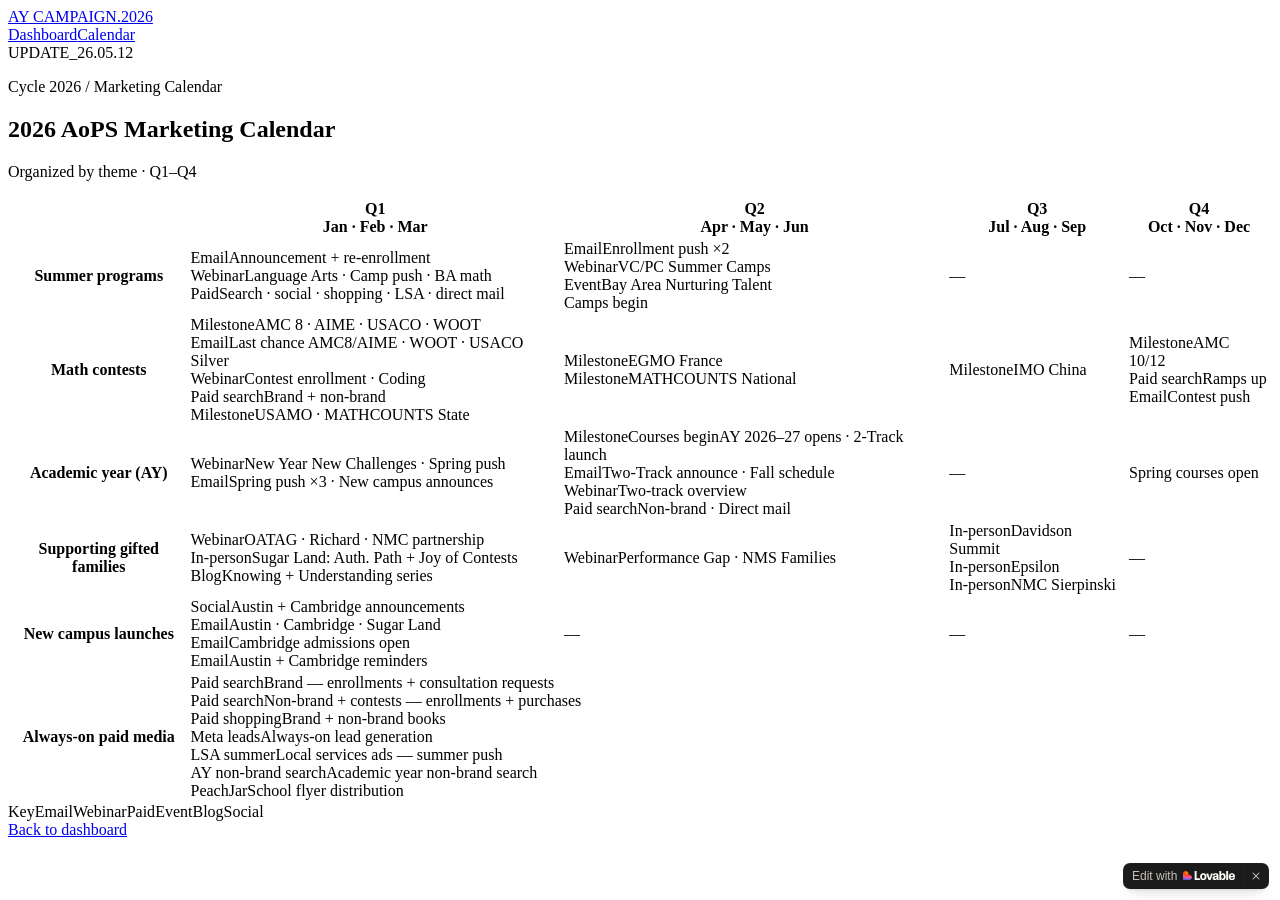
==== calendar.html @ ad394bd1 "Rename Marketing Calendar — Academia.HQ.html to calendar.html" ====
<!DOCTYPE html>
<!-- saved from url=(0062)https://preview-%2Dacademy-2026-dashboard.lovable.app/calendar -->
<html lang="en"><head><meta http-equiv="Content-Type" content="text/html; charset=UTF-8"><meta name="viewport" content="width=device-width, initial-scale=1"><link rel="stylesheet" href="./Marketing Calendar — Academia.HQ_files/styles-Cn8V7JbX.css" data-precedence="default"><title>Marketing Calendar — Academia.HQ</title><meta name="author" content="Lovable"><meta property="og:title" content="Lovable App"><meta property="og:description" content="Lovable Generated Project"><meta property="og:type" content="website"><meta name="twitter:card" content="summary"><meta name="twitter:site" content="@Lovable"><meta name="description" content="2026 marketing activities calendar organized by theme across Q1–Q4: summer programs, math contests, academic year, gifted families, and new campus launches."><link rel="modulepreload" href="https://preview--academy-2026-dashboard.lovable.app/assets/index-B-Gn3S8Y.js"><link rel="modulepreload" href="https://preview--academy-2026-dashboard.lovable.app/assets/calendar-WyUyFaJq.js">
<style>
	@font-face {
		font-family: 'CameraPlainVariable';
		src: url('https://cdn.gpteng.co/mcp-widgets/v1/fonts/CameraPlainVariable.woff2') format('woff2');
		font-weight: 100 900;
		font-style: normal;
		font-display: swap;
	}

	#lovable-badge {
		--badge-bg: #1b1b1b;
		--badge-text: #c5c1b9;
		--badge-text-hover: #dcdad5;
		--badge-radius: 6px;
		--badge-padding: 8px;
		--badge-gap: 6px;
		--badge-shadow: 
			0 0 0 1px rgba(0, 0, 0, 0.88),
			0 1px 0 0 rgba(0, 0, 0, 0.04),
			0 2px 2px -1px rgba(0, 0, 0, 0.08),
			0 4px 4px -2px rgba(0, 0, 0, 0.08),
			0 8px 8px -4px rgba(0, 0, 0, 0.08),
			0 16px 16px -8px rgba(0, 0, 0, 0.08);
		--badge-transition-duration: 0.2s;
		--badge-transition-easing: cubic-bezier(0.16, 1, 0.32, 1);
		--focus-color: #575ECF;
		--focus-offset: 2px;
		--focus-width: 2px;
		
		position: fixed;
		bottom: 12px;
		right: 12px;
		height: 24px;
		display: flex;
		align-items: center;
		z-index: 1000000;
		background-color: var(--badge-bg);
		color: var(--badge-text);
		border-radius: var(--badge-radius);
		box-shadow: var(--badge-shadow);
		font-size: 12px;
		font-family: CameraPlainVariable, "CameraPlainVariable Fallback", -apple-system, BlinkMacSystemFont, 'Segoe UI', Roboto, sans-serif;
		font-weight: 400 !important;
		text-transform: none !important;
		font-feature-settings: normal !important;
		transform: translateZ(0);
		will-change: transform, opacity;
	}

	#lovable-badge-cta {
		display: flex;
		align-items: center;
		gap: var(--badge-gap);
		padding: 0 var(--badge-padding);
		height: 100%;
		color: inherit;
		text-decoration: none;
		white-space: nowrap;
		border-radius: var(--badge-radius) 0 0 var(--badge-radius);
		transition: 
			background-color var(--badge-transition-duration) ease,
			color var(--badge-transition-duration) ease,
			transform 0.1s ease;
	}

	#lovable-badge-cta:hover {
		background: rgba(255, 255, 255, 0.04);
		color: var(--badge-text-hover);
	}

	#lovable-badge-cta:active {
		transform: scale(0.98);
	}

	#lovable-badge-cta:focus {
		outline: none;
	}

	#lovable-badge-cta:focus-visible {
		outline: var(--focus-width) solid var(--focus-color);
		outline-offset: var(--focus-offset);
		z-index: 1;
	}

	#lovable-badge-text {
		line-height: 1;
	}

	#lovable-badge-divider {
		width: 1px;
		height: 24px;
		background-color: rgba(255, 255, 255, 0.04);
		flex-shrink: 0;
	}

	#lovable-badge-close {
		width: 24px;
		height: 24px;
		min-width: 24px;
		min-height: 24px;
		cursor: pointer;
		background: none;
		border: none;
		padding: 0;
		display: flex;
		align-items: center;
		justify-content: center;
		border-radius: 0 var(--badge-radius) var(--badge-radius) 0;
		flex-shrink: 0;
		transition: 
			background-color var(--badge-transition-duration) ease,
			transform 0.1s ease;
	}

	#lovable-badge-close:hover {
		background: rgba(255, 255, 255, 0.04);
	}

	#lovable-badge-close:active {
		transform: scale(0.92);
	}

	#lovable-badge-close:focus {
		outline: none;
	}

	#lovable-badge-close:focus-visible {
		outline: var(--focus-width) solid var(--focus-color);
		outline-offset: calc(var(--focus-offset) * -1);
		z-index: 1;
	}

	#lovable-badge-close svg path {
		fill: var(--badge-text);
		transition: fill var(--badge-transition-duration) ease;
	}

	#lovable-badge-close:hover svg path {
		fill: var(--badge-text-hover);
	}

	@media (prefers-reduced-motion: reduce) {
		#lovable-badge-cta,
		#lovable-badge-close,
		#lovable-badge-close svg path {
			transition: none;
		}
		
		#lovable-badge-cta:active,
		#lovable-badge-close:active {
			transform: none;
		}
	}

	@media (prefers-contrast: high) {
		#lovable-badge {
			--badge-bg: #000;
			--badge-text: #fff;
			--badge-text-hover: #fff;
			border: 2px solid currentColor;
		}
		
		#lovable-badge-cta:focus-visible,
		#lovable-badge-close:focus-visible {
			outline-width: 3px;
		}
	}
</style>
<meta name="twitter:title" content="Lovable App"><meta name="twitter:description" content="Lovable Generated Project"><meta property="og:image" content="https://pub-bb2e103a32db4e198524a2e9ed8f35b4.r2.dev/c86d6704-e318-472f-9293-c8a360c2b26d/id-preview-19be04c4--fb2c8c8b-38e6-4d74-97dd-ea251c42cca8.lovable.app-1778769795192.png"><meta name="twitter:image" content="https://pub-bb2e103a32db4e198524a2e9ed8f35b4.r2.dev/c86d6704-e318-472f-9293-c8a360c2b26d/id-preview-19be04c4--fb2c8c8b-38e6-4d74-97dd-ea251c42cca8.lovable.app-1778769795192.png"><style type="text/css">
            .jcpwm-preloader {
                transform: translateX(0px) !important;
            }
        </style></head><body><!--$--><main class="min-h-screen bg-background text-foreground font-display"><nav class="sticky top-0 z-50 border-b border-border bg-background/80 backdrop-blur-md"><div class="mx-auto flex h-16 max-w-[1400px] items-center justify-between px-6"><div class="flex items-center gap-8"><a href="https://preview--academy-2026-dashboard.lovable.app/" class="text-xl font-extrabold tracking-tighter">AY CAMPAIGN.2026</a><div class="hidden gap-6 text-sm font-medium text-muted-foreground md:flex"><a href="https://preview--academy-2026-dashboard.lovable.app/" class="transition-colors hover:text-foreground">Dashboard</a><a class="text-foreground text-foreground" href="https://preview--academy-2026-dashboard.lovable.app/calendar" data-status="active" aria-current="page">Calendar</a></div></div><div class="rounded bg-foreground/5 px-2 py-1 font-mono text-[10px]">UPDATE_26.05.12</div></div></nav><section class="mx-auto max-w-[1400px] px-6 py-12"><header class="animate-entrance mb-10"><p class="mb-3 font-mono text-[11px] uppercase tracking-widest text-muted-foreground">Cycle 2026 / Marketing Calendar</p><h1 class="text-4xl font-extrabold tracking-tight md:text-5xl">2026 AoPS Marketing Calendar</h1><p class="mt-3 text-muted-foreground">Organized by theme · Q1–Q4</p></header><div class="animate-entrance overflow-hidden rounded-xl border border-border [animation-delay:100ms]"><div class="overflow-x-auto"><table class="w-full min-w-[1100px] border-collapse"><thead><tr class="border-b border-border bg-foreground/5"><th class="w-[180px] p-4 text-left"></th><th class="border-l border-border p-4 text-left align-bottom"><div class="text-lg font-bold">Q1</div><div class="font-mono text-[10px] uppercase tracking-widest text-muted-foreground">Jan · Feb · Mar</div></th><th class="border-l border-border p-4 text-left align-bottom"><div class="text-lg font-bold">Q2</div><div class="font-mono text-[10px] uppercase tracking-widest text-muted-foreground">Apr · May · Jun</div></th><th class="border-l border-border p-4 text-left align-bottom"><div class="text-lg font-bold">Q3</div><div class="font-mono text-[10px] uppercase tracking-widest text-muted-foreground">Jul · Aug · Sep</div></th><th class="border-l border-border p-4 text-left align-bottom"><div class="text-lg font-bold">Q4</div><div class="font-mono text-[10px] uppercase tracking-widest text-muted-foreground">Oct · Nov · Dec</div></th></tr></thead><tbody><tr class="border-b border-border align-top last:border-b-0"><th class="relative p-4 pl-6 text-left align-top"><span class="absolute left-0 top-4 bottom-4 w-1 rounded-r bg-indigo-400"></span><span class="text-sm font-bold">Summer programs</span></th><td class="border-l border-border p-4"><div class="space-y-2.5"><div class="text-xs leading-relaxed"><span class="mr-1 inline-block rounded px-1.5 py-0.5 font-mono text-[10px] font-medium bg-blue-100 text-blue-900 dark:bg-blue-950 dark:text-blue-200">Email</span><span>Announcement + re-enrollment</span></div><div class="text-xs leading-relaxed"><span class="mr-1 inline-block rounded px-1.5 py-0.5 font-mono text-[10px] font-medium bg-emerald-100 text-emerald-900 dark:bg-emerald-950 dark:text-emerald-200">Webinar</span><span>Language Arts · Camp push · BA math</span></div><div class="text-xs leading-relaxed"><span class="mr-1 inline-block rounded px-1.5 py-0.5 font-mono text-[10px] font-medium bg-amber-100 text-amber-900 dark:bg-amber-950 dark:text-amber-200">Paid</span><span>Search · social · shopping · LSA · direct mail</span></div></div></td><td class="border-l border-border p-4"><div class="space-y-2.5"><div class="text-xs leading-relaxed"><span class="mr-1 inline-block rounded px-1.5 py-0.5 font-mono text-[10px] font-medium bg-blue-100 text-blue-900 dark:bg-blue-950 dark:text-blue-200">Email</span><span>Enrollment push ×2</span></div><div class="text-xs leading-relaxed"><span class="mr-1 inline-block rounded px-1.5 py-0.5 font-mono text-[10px] font-medium bg-emerald-100 text-emerald-900 dark:bg-emerald-950 dark:text-emerald-200">Webinar</span><span>VC/PC Summer Camps</span></div><div class="text-xs leading-relaxed"><span class="mr-1 inline-block rounded px-1.5 py-0.5 font-mono text-[10px] font-medium bg-rose-100 text-rose-900 dark:bg-rose-950 dark:text-rose-200">Event</span><span>Bay Area Nurturing Talent</span></div><div class="text-xs leading-relaxed"><span class="mr-1 inline-block rounded px-1.5 py-0.5 font-mono text-[10px] font-medium bg-rose-100 text-rose-900 dark:bg-rose-950 dark:text-rose-200">Camps begin</span><span></span></div></div></td><td class="border-l border-border p-4"><div class="flex h-full min-h-[60px] items-center justify-center text-muted-foreground/30">—</div></td><td class="border-l border-border p-4"><div class="flex h-full min-h-[60px] items-center justify-center text-muted-foreground/30">—</div></td></tr><tr class="border-b border-border align-top last:border-b-0"><th class="relative p-4 pl-6 text-left align-top"><span class="absolute left-0 top-4 bottom-4 w-1 rounded-r bg-orange-400"></span><span class="text-sm font-bold">Math contests</span></th><td class="border-l border-border p-4"><div class="space-y-2.5"><div class="text-xs leading-relaxed"><span class="mr-1 inline-block rounded px-1.5 py-0.5 font-mono text-[10px] font-medium bg-rose-100 text-rose-900 dark:bg-rose-950 dark:text-rose-200">Milestone</span><span>AMC 8 · AIME · USACO · WOOT</span></div><div class="text-xs leading-relaxed"><span class="mr-1 inline-block rounded px-1.5 py-0.5 font-mono text-[10px] font-medium bg-blue-100 text-blue-900 dark:bg-blue-950 dark:text-blue-200">Email</span><span>Last chance AMC8/AIME · WOOT · USACO Silver</span></div><div class="text-xs leading-relaxed"><span class="mr-1 inline-block rounded px-1.5 py-0.5 font-mono text-[10px] font-medium bg-emerald-100 text-emerald-900 dark:bg-emerald-950 dark:text-emerald-200">Webinar</span><span>Contest enrollment · Coding</span></div><div class="text-xs leading-relaxed"><span class="mr-1 inline-block rounded px-1.5 py-0.5 font-mono text-[10px] font-medium bg-amber-100 text-amber-900 dark:bg-amber-950 dark:text-amber-200">Paid search</span><span>Brand + non-brand</span></div><div class="text-xs leading-relaxed"><span class="mr-1 inline-block rounded px-1.5 py-0.5 font-mono text-[10px] font-medium bg-rose-100 text-rose-900 dark:bg-rose-950 dark:text-rose-200">Milestone</span><span>USAMO · MATHCOUNTS State</span></div></div></td><td class="border-l border-border p-4"><div class="space-y-2.5"><div class="text-xs leading-relaxed"><span class="mr-1 inline-block rounded px-1.5 py-0.5 font-mono text-[10px] font-medium bg-rose-100 text-rose-900 dark:bg-rose-950 dark:text-rose-200">Milestone</span><span>EGMO France</span></div><div class="text-xs leading-relaxed"><span class="mr-1 inline-block rounded px-1.5 py-0.5 font-mono text-[10px] font-medium bg-rose-100 text-rose-900 dark:bg-rose-950 dark:text-rose-200">Milestone</span><span>MATHCOUNTS National</span></div></div></td><td class="border-l border-border p-4"><div class="space-y-2.5"><div class="text-xs leading-relaxed"><span class="mr-1 inline-block rounded px-1.5 py-0.5 font-mono text-[10px] font-medium bg-rose-100 text-rose-900 dark:bg-rose-950 dark:text-rose-200">Milestone</span><span>IMO China</span></div></div></td><td class="border-l border-border p-4"><div class="space-y-2.5"><div class="text-xs leading-relaxed"><span class="mr-1 inline-block rounded px-1.5 py-0.5 font-mono text-[10px] font-medium bg-rose-100 text-rose-900 dark:bg-rose-950 dark:text-rose-200">Milestone</span><span>AMC 10/12</span></div><div class="text-xs leading-relaxed"><span class="mr-1 inline-block rounded px-1.5 py-0.5 font-mono text-[10px] font-medium bg-amber-100 text-amber-900 dark:bg-amber-950 dark:text-amber-200">Paid search</span><span>Ramps up</span></div><div class="text-xs leading-relaxed"><span class="mr-1 inline-block rounded px-1.5 py-0.5 font-mono text-[10px] font-medium bg-blue-100 text-blue-900 dark:bg-blue-950 dark:text-blue-200">Email</span><span>Contest push</span></div></div></td></tr><tr class="border-b border-border align-top last:border-b-0"><th class="relative p-4 pl-6 text-left align-top"><span class="absolute left-0 top-4 bottom-4 w-1 rounded-r bg-emerald-400"></span><span class="text-sm font-bold">Academic year (AY)</span></th><td class="border-l border-border p-4"><div class="space-y-2.5"><div class="text-xs leading-relaxed"><span class="mr-1 inline-block rounded px-1.5 py-0.5 font-mono text-[10px] font-medium bg-emerald-100 text-emerald-900 dark:bg-emerald-950 dark:text-emerald-200">Webinar</span><span>New Year New Challenges · Spring push</span></div><div class="text-xs leading-relaxed"><span class="mr-1 inline-block rounded px-1.5 py-0.5 font-mono text-[10px] font-medium bg-blue-100 text-blue-900 dark:bg-blue-950 dark:text-blue-200">Email</span><span>Spring push ×3 · New campus announces</span></div></div></td><td class="border-l border-border p-4"><div class="space-y-2.5"><div class="text-xs leading-relaxed"><span class="mr-1 inline-block rounded px-1.5 py-0.5 font-mono text-[10px] font-medium bg-rose-100 text-rose-900 dark:bg-rose-950 dark:text-rose-200">Milestone</span><span class="mr-1 inline-block rounded px-1.5 py-0.5 font-mono text-[10px] font-medium bg-rose-100 text-rose-900 dark:bg-rose-950 dark:text-rose-200">Courses begin</span><span>AY 2026–27 opens · 2-Track launch</span></div><div class="text-xs leading-relaxed"><span class="mr-1 inline-block rounded px-1.5 py-0.5 font-mono text-[10px] font-medium bg-blue-100 text-blue-900 dark:bg-blue-950 dark:text-blue-200">Email</span><span>Two-Track announce · Fall schedule</span></div><div class="text-xs leading-relaxed"><span class="mr-1 inline-block rounded px-1.5 py-0.5 font-mono text-[10px] font-medium bg-emerald-100 text-emerald-900 dark:bg-emerald-950 dark:text-emerald-200">Webinar</span><span>Two-track overview</span></div><div class="text-xs leading-relaxed"><span class="mr-1 inline-block rounded px-1.5 py-0.5 font-mono text-[10px] font-medium bg-amber-100 text-amber-900 dark:bg-amber-950 dark:text-amber-200">Paid search</span><span>Non-brand · Direct mail</span></div></div></td><td class="border-l border-border p-4"><div class="flex h-full min-h-[60px] items-center justify-center text-muted-foreground/30">—</div></td><td class="border-l border-border p-4"><div class="space-y-2.5"><div class="text-xs leading-relaxed"><span class="mr-1 inline-block rounded px-1.5 py-0.5 font-mono text-[10px] font-medium bg-rose-100 text-rose-900 dark:bg-rose-950 dark:text-rose-200">Spring courses open</span><span></span></div></div></td></tr><tr class="border-b border-border align-top last:border-b-0"><th class="relative p-4 pl-6 text-left align-top"><span class="absolute left-0 top-4 bottom-4 w-1 rounded-r bg-rose-400"></span><span class="text-sm font-bold">Supporting gifted families</span></th><td class="border-l border-border p-4"><div class="space-y-2.5"><div class="text-xs leading-relaxed"><span class="mr-1 inline-block rounded px-1.5 py-0.5 font-mono text-[10px] font-medium bg-emerald-100 text-emerald-900 dark:bg-emerald-950 dark:text-emerald-200">Webinar</span><span>OATAG · Richard · NMC partnership</span></div><div class="text-xs leading-relaxed"><span class="mr-1 inline-block rounded px-1.5 py-0.5 font-mono text-[10px] font-medium bg-rose-100 text-rose-900 dark:bg-rose-950 dark:text-rose-200">In-person</span><span>Sugar Land: Auth. Path + Joy of Contests</span></div><div class="text-xs leading-relaxed"><span class="mr-1 inline-block rounded px-1.5 py-0.5 font-mono text-[10px] font-medium bg-violet-100 text-violet-900 dark:bg-violet-950 dark:text-violet-200">Blog</span><span>Knowing + Understanding series</span></div></div></td><td class="border-l border-border p-4"><div class="space-y-2.5"><div class="text-xs leading-relaxed"><span class="mr-1 inline-block rounded px-1.5 py-0.5 font-mono text-[10px] font-medium bg-emerald-100 text-emerald-900 dark:bg-emerald-950 dark:text-emerald-200">Webinar</span><span>Performance Gap · NMS Families</span></div></div></td><td class="border-l border-border p-4"><div class="space-y-2.5"><div class="text-xs leading-relaxed"><span class="mr-1 inline-block rounded px-1.5 py-0.5 font-mono text-[10px] font-medium bg-rose-100 text-rose-900 dark:bg-rose-950 dark:text-rose-200">In-person</span><span>Davidson Summit</span></div><div class="text-xs leading-relaxed"><span class="mr-1 inline-block rounded px-1.5 py-0.5 font-mono text-[10px] font-medium bg-rose-100 text-rose-900 dark:bg-rose-950 dark:text-rose-200">In-person</span><span>Epsilon</span></div><div class="text-xs leading-relaxed"><span class="mr-1 inline-block rounded px-1.5 py-0.5 font-mono text-[10px] font-medium bg-rose-100 text-rose-900 dark:bg-rose-950 dark:text-rose-200">In-person</span><span>NMC Sierpinski</span></div></div></td><td class="border-l border-border p-4"><div class="flex h-full min-h-[60px] items-center justify-center text-muted-foreground/30">—</div></td></tr><tr class="border-b border-border align-top last:border-b-0"><th class="relative p-4 pl-6 text-left align-top"><span class="absolute left-0 top-4 bottom-4 w-1 rounded-r bg-amber-400"></span><span class="text-sm font-bold">New campus launches</span></th><td class="border-l border-border p-4"><div class="space-y-2.5"><div class="text-xs leading-relaxed"><span class="mr-1 inline-block rounded px-1.5 py-0.5 font-mono text-[10px] font-medium bg-sky-100 text-sky-900 dark:bg-sky-950 dark:text-sky-200">Social</span><span>Austin + Cambridge announcements</span></div><div class="text-xs leading-relaxed"><span class="mr-1 inline-block rounded px-1.5 py-0.5 font-mono text-[10px] font-medium bg-blue-100 text-blue-900 dark:bg-blue-950 dark:text-blue-200">Email</span><span>Austin · Cambridge · Sugar Land</span></div><div class="text-xs leading-relaxed"><span class="mr-1 inline-block rounded px-1.5 py-0.5 font-mono text-[10px] font-medium bg-blue-100 text-blue-900 dark:bg-blue-950 dark:text-blue-200">Email</span><span>Cambridge admissions open</span></div><div class="text-xs leading-relaxed"><span class="mr-1 inline-block rounded px-1.5 py-0.5 font-mono text-[10px] font-medium bg-blue-100 text-blue-900 dark:bg-blue-950 dark:text-blue-200">Email</span><span>Austin + Cambridge reminders</span></div></div></td><td class="border-l border-border p-4"><div class="flex h-full min-h-[60px] items-center justify-center text-muted-foreground/30">—</div></td><td class="border-l border-border p-4"><div class="flex h-full min-h-[60px] items-center justify-center text-muted-foreground/30">—</div></td><td class="border-l border-border p-4"><div class="flex h-full min-h-[60px] items-center justify-center text-muted-foreground/30">—</div></td></tr><tr class="bg-foreground/[0.03] align-top"><th class="relative p-4 pl-6 text-left align-top"><span class="absolute left-0 top-4 bottom-4 w-1 rounded-r bg-foreground/40"></span><span class="text-sm font-bold">Always-on paid media</span></th><td colspan="4" class="border-l border-border p-4"><div class="grid grid-cols-1 gap-2 md:grid-cols-2 lg:grid-cols-3"><div class="text-xs leading-relaxed"><span class="mr-1 inline-block rounded px-1.5 py-0.5 font-mono text-[10px] font-medium bg-amber-100 text-amber-900 dark:bg-amber-950 dark:text-amber-200">Paid search</span><span>Brand — enrollments + consultation requests</span></div><div class="text-xs leading-relaxed"><span class="mr-1 inline-block rounded px-1.5 py-0.5 font-mono text-[10px] font-medium bg-amber-100 text-amber-900 dark:bg-amber-950 dark:text-amber-200">Paid search</span><span>Non-brand + contests — enrollments + purchases</span></div><div class="text-xs leading-relaxed"><span class="mr-1 inline-block rounded px-1.5 py-0.5 font-mono text-[10px] font-medium bg-amber-100 text-amber-900 dark:bg-amber-950 dark:text-amber-200">Paid shopping</span><span>Brand + non-brand books</span></div><div class="text-xs leading-relaxed"><span class="mr-1 inline-block rounded px-1.5 py-0.5 font-mono text-[10px] font-medium bg-amber-100 text-amber-900 dark:bg-amber-950 dark:text-amber-200">Meta leads</span><span>Always-on lead generation</span></div><div class="text-xs leading-relaxed"><span class="mr-1 inline-block rounded px-1.5 py-0.5 font-mono text-[10px] font-medium bg-amber-100 text-amber-900 dark:bg-amber-950 dark:text-amber-200">LSA summer</span><span>Local services ads — summer push</span></div><div class="text-xs leading-relaxed"><span class="mr-1 inline-block rounded px-1.5 py-0.5 font-mono text-[10px] font-medium bg-amber-100 text-amber-900 dark:bg-amber-950 dark:text-amber-200">AY non-brand search</span><span>Academic year non-brand search</span></div><div class="text-xs leading-relaxed"><span class="mr-1 inline-block rounded px-1.5 py-0.5 font-mono text-[10px] font-medium bg-amber-100 text-amber-900 dark:bg-amber-950 dark:text-amber-200">PeachJar</span><span>School flyer distribution</span></div></div></td></tr></tbody></table></div></div><div class="mt-6 flex flex-wrap items-center gap-3 text-xs text-muted-foreground"><span class="font-mono text-[10px] uppercase tracking-widest">Key</span><span class="flex items-center gap-1.5"><span class="size-2.5 rounded-sm bg-blue-100"></span>Email</span><span class="flex items-center gap-1.5"><span class="size-2.5 rounded-sm bg-emerald-100"></span>Webinar</span><span class="flex items-center gap-1.5"><span class="size-2.5 rounded-sm bg-amber-100"></span>Paid</span><span class="flex items-center gap-1.5"><span class="size-2.5 rounded-sm bg-rose-100"></span>Event</span><span class="flex items-center gap-1.5"><span class="size-2.5 rounded-sm bg-violet-100"></span>Blog</span><span class="flex items-center gap-1.5"><span class="size-2.5 rounded-sm bg-sky-100"></span>Social</span></div><div class="mt-10 flex gap-3"><a href="https://preview--academy-2026-dashboard.lovable.app/" class="rounded-md bg-foreground px-4 py-2 text-sm font-medium text-background transition-all hover:opacity-90">Back to dashboard</a></div></section></main><!--/$--><script src="./Marketing Calendar — Academia.HQ_files/lovable.js" type="module"></script>
<aside id="lovable-badge" role="complementary" dir="ltr" lang="en" aria-label="Edit with Lovable">
	<a id="lovable-badge-cta" target="_blank" href="https://lovable.dev/projects/fb2c8c8b-38e6-4d74-97dd-ea251c42cca8?utm_source=lovable-badge" rel="noopener nofollow" aria-label="Edit with Lovable">
		<span id="lovable-badge-text">Edit with</span>
		<svg xmlns="http://www.w3.org/2000/svg" width="52" height="16" fill="none" viewBox="0 0 52 16">
  <path fill="#FCFBF8" fill-rule="evenodd" d="M20.318 5.25c.643 0 1.206.14 1.69.418a2.81 2.81 0 0 1 1.118 1.191c.266.513.4 1.115.4 1.807s-.134 1.296-.4 1.812a2.81 2.81 0 0 1-1.118 1.193c-.484.278-1.047.418-1.69.418s-1.208-.14-1.695-.418a2.85 2.85 0 0 1-1.125-1.193c-.262-.516-.393-1.12-.393-1.812s.131-1.294.393-1.807a2.848 2.848 0 0 1 1.125-1.191c.487-.279 1.052-.418 1.695-.418Zm0 1.425c-.27 0-.504.076-.7.228-.193.147-.34.37-.443.67-.102.295-.153.66-.153 1.093 0 .435.05.801.153 1.1.102.3.25.524.443.676.196.147.43.22.7.22.27 0 .502-.073.694-.22.193-.152.341-.375.443-.67.103-.299.153-.667.153-1.106 0-.65-.112-1.145-.337-1.481a1.08 1.08 0 0 0-.953-.51ZM32.7 5.25c.61 0 1.127.1 1.549.3.422.197.74.48.953.849.217.368.325.809.325 1.32v2.704c0 .29.02.562.062.812.044.245.108.4.19.466V12h-1.935a5.895 5.895 0 0 1-.105-.684 7.745 7.745 0 0 1-.02-.228 2.293 2.293 0 0 1-.151.203c-.205.242-.47.437-.793.584-.32.143-.685.215-1.094.215-.406 0-.77-.08-1.094-.24a1.845 1.845 0 0 1-.756-.682 1.984 1.984 0 0 1-.27-1.045c0-.606.178-1.069.535-1.388.356-.324.87-.534 1.542-.633l1.125-.16c.225-.032.403-.074.534-.123a.622.622 0 0 0 .288-.196.549.549 0 0 0 .093-.327.65.65 0 0 0-.11-.367.702.702 0 0 0-.32-.27c-.14-.07-.31-.105-.51-.105-.32 0-.576.083-.768.251-.193.164-.298.39-.314.676h-1.923c.016-.434.147-.82.393-1.155.25-.34.596-.604 1.039-.792.442-.189.954-.283 1.535-.283Zm.99 3.498a.98.98 0 0 1-.215.14 2.49 2.49 0 0 1-.584.178l-.473.092c-.315.061-.553.156-.713.283-.155.127-.233.305-.233.534 0 .23.084.412.252.547.168.135.383.203.645.203s.494-.058.694-.173c.201-.118.355-.282.461-.49.11-.21.166-.448.166-.714v-.6Zm4.526-2.375c.065-.125.138-.243.221-.349.197-.25.437-.44.719-.571.282-.135.6-.203.952-.203.528 0 .988.138 1.377.412.389.275.688.67.896 1.186.21.512.314 1.12.314 1.824 0 .7-.107 1.309-.32 1.825-.213.512-.518.906-.915 1.18-.393.275-.854.412-1.383.412-.352 0-.667-.062-.946-.184a1.832 1.832 0 0 1-.7-.554 2.2 2.2 0 0 1-.234-.383V12h-1.843V3h1.862v3.373Zm1.284.296c-.274 0-.51.085-.707.253-.192.163-.338.397-.436.7a3.376 3.376 0 0 0-.148 1.05c0 .406.05.759.148 1.058.098.299.243.53.436.694.197.164.433.246.707.246.279 0 .512-.082.7-.246.193-.164.336-.395.43-.694.099-.3.148-.652.148-1.058 0-.405-.05-.757-.147-1.056-.095-.299-.238-.53-.43-.694a1.015 1.015 0 0 0-.7-.253Zm9.416-1.419c.602 0 1.136.131 1.604.393.466.262.829.643 1.086 1.143.263.5.394 1.097.394 1.794 0 .25-.002.449-.006.596H47.51c.018.288.071.538.164.75a1.3 1.3 0 0 0 .491.596c.214.13.465.196.757.196.319 0 .583-.082.792-.246.209-.167.34-.403.393-.706h1.862a2.48 2.48 0 0 1-.485 1.235 2.54 2.54 0 0 1-1.051.805c-.439.188-.949.283-1.53.283-.655 0-1.225-.125-1.708-.375a2.672 2.672 0 0 1-1.13-1.143c-.267-.508-.4-1.137-.4-1.887 0-.712.14-1.327.418-1.843a2.86 2.86 0 0 1 1.155-1.186c.491-.27 1.051-.405 1.678-.405Zm-.044 1.345c-.274 0-.516.068-.725.203a1.29 1.29 0 0 0-.479.59 2.045 2.045 0 0 0-.132.498h2.562a1.873 1.873 0 0 0-.138-.602 1.061 1.061 0 0 0-.418-.516 1.243 1.243 0 0 0-.67-.173Z" clip-rule="evenodd"></path>
  <path fill="#FCFBF8" d="m26.605 9.995 1.342-4.566h1.924L27.628 12h-2.07l-2.33-6.57h1.98l1.397 4.565Zm-13.013.143h2.256c1.632 0 1.421 1.837 1.418 1.861h-5.603V3h1.93v7.138Zm31.516 1.861h-1.862V3h1.862v8.999Z"></path>
  <path fill="url(#a)" fill-rule="evenodd" d="M2.7 3c1.492 0 2.7 1.192 2.7 2.663v1.012h.9c1.49 0 2.7 1.192 2.7 2.662S7.791 12 6.3 12H0V5.663C0 4.193 1.209 3 2.7 3Z" clip-rule="evenodd"></path>
  <defs>
    <radialgradient id="a" cx="0" cy="0" r="1" gradientTransform="matrix(-1.54236 7.07838 -10.231 -2.15602 4.627 5.022)" gradientUnits="userSpaceOnUse">
      <stop offset=".106" stop-color="#FE7B02"></stop>
      <stop offset=".394" stop-color="#FE3F21"></stop>
      <stop offset=".608" stop-color="#F858BC"></stop>
      <stop offset=".929" stop-color="#575ECF"></stop>
    </radialgradient>
  </defs>
</svg>


	</a>
	
	<span id="lovable-badge-divider" aria-hidden="true"></span>
	
	<button id="lovable-badge-close" aria-label="Dismiss" title="Dismiss" type="button">
		<svg xmlns="http://www.w3.org/2000/svg" width="16" height="16" fill="none" viewBox="0 0 16 16" aria-hidden="true">
			<path d="M10.646 4.646a.5.5 0 1 1 .707.708L8.707 8l2.646 2.646a.5.5 0 1 1-.707.707L8 8.707l-2.646 2.646a.5.5 0 1 1-.708-.707L7.293 8 4.646 5.354a.5.5 0 1 1 .708-.708L8 7.293l2.646-2.647Z"></path>
		</svg>
	</button>
</aside>
<script>
	// Don't show the lovable-badge if the page is in an iframe or if it's being rendered by puppeteer (screenshot service)
	if (window.self !== window.top || navigator.userAgent.includes('puppeteer')) {
		// the page is in an iframe
		var badge = document.getElementById('lovable-badge');
		if (badge) {
			badge.style.display = 'none';
		}
	}

	// Add click event listener to close button with animation
	var closeButton = document.getElementById('lovable-badge-close');
	if (closeButton) {
		closeButton.addEventListener('click', function(event) {
			event.preventDefault();
			event.stopPropagation();
			var badge = document.getElementById('lovable-badge');
			if (badge) {
				badge.classList.add('closing');
				setTimeout(function() {
					if (badge) {
						badge.style.display = 'none';
					}
				}, 240);
			}
		});
	}
</script>
</body></html>
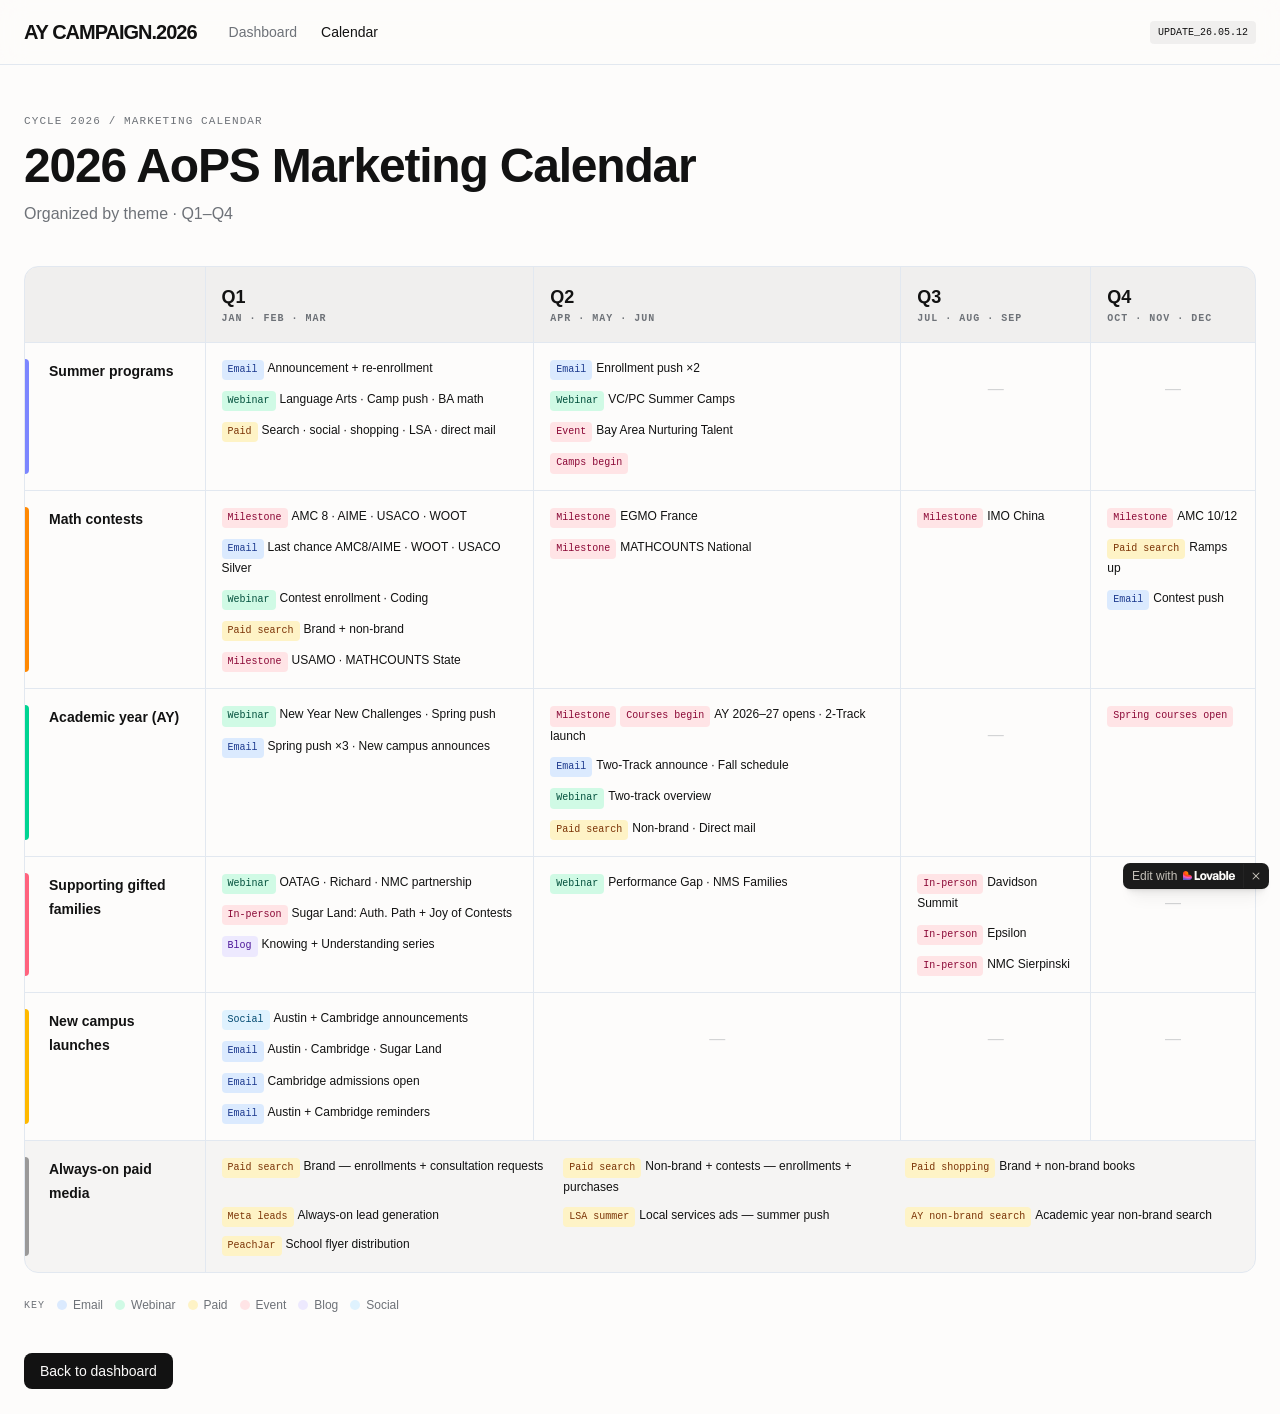
==== commit 60ce936c: "Update calendar.html" ====
--- a/calendar.html
+++ b/calendar.html
@@ -1,6 +1,6 @@
 <!DOCTYPE html>
 <!-- saved from url=(0062)https://preview-%2Dacademy-2026-dashboard.lovable.app/calendar -->
-<html lang="en"><head><meta http-equiv="Content-Type" content="text/html; charset=UTF-8"><meta name="viewport" content="width=device-width, initial-scale=1"><link rel="stylesheet" href="./Marketing Calendar — Academia.HQ_files/styles-Cn8V7JbX.css" data-precedence="default"><title>Marketing Calendar — Academia.HQ</title><meta name="author" content="Lovable"><meta property="og:title" content="Lovable App"><meta property="og:description" content="Lovable Generated Project"><meta property="og:type" content="website"><meta name="twitter:card" content="summary"><meta name="twitter:site" content="@Lovable"><meta name="description" content="2026 marketing activities calendar organized by theme across Q1–Q4: summer programs, math contests, academic year, gifted families, and new campus launches."><link rel="modulepreload" href="https://preview--academy-2026-dashboard.lovable.app/assets/index-B-Gn3S8Y.js"><link rel="modulepreload" href="https://preview--academy-2026-dashboard.lovable.app/assets/calendar-WyUyFaJq.js">
+<html lang="en"><head><meta http-equiv="Content-Type" content="text/html; charset=UTF-8"><meta name="viewport" content="width=device-width, initial-scale=1"><link rel="stylesheet" href="./styles-Cn8V7JbX.css" data-precedence="default"><title>Marketing Calendar — Academia.HQ</title><meta name="author" content="Lovable"><meta property="og:title" content="Lovable App"><meta property="og:description" content="Lovable Generated Project"><meta property="og:type" content="website"><meta name="twitter:card" content="summary"><meta name="twitter:site" content="@Lovable"><meta name="description" content="2026 marketing activities calendar organized by theme across Q1–Q4: summer programs, math contests, academic year, gifted families, and new campus launches."><link rel="modulepreload" href="./assets/index-B-Gn3S8Y.js"><link rel="modulepreload" href="./assets/calendar-WyUyFaJq.js">
 <style>
 	@font-face {
 		font-family: 'CameraPlainVariable';
@@ -173,7 +173,7 @@
             .jcpwm-preloader {
                 transform: translateX(0px) !important;
             }
-        </style></head><body><!--$--><main class="min-h-screen bg-background text-foreground font-display"><nav class="sticky top-0 z-50 border-b border-border bg-background/80 backdrop-blur-md"><div class="mx-auto flex h-16 max-w-[1400px] items-center justify-between px-6"><div class="flex items-center gap-8"><a href="https://preview--academy-2026-dashboard.lovable.app/" class="text-xl font-extrabold tracking-tighter">AY CAMPAIGN.2026</a><div class="hidden gap-6 text-sm font-medium text-muted-foreground md:flex"><a href="https://preview--academy-2026-dashboard.lovable.app/" class="transition-colors hover:text-foreground">Dashboard</a><a class="text-foreground text-foreground" href="https://preview--academy-2026-dashboard.lovable.app/calendar" data-status="active" aria-current="page">Calendar</a></div></div><div class="rounded bg-foreground/5 px-2 py-1 font-mono text-[10px]">UPDATE_26.05.12</div></div></nav><section class="mx-auto max-w-[1400px] px-6 py-12"><header class="animate-entrance mb-10"><p class="mb-3 font-mono text-[11px] uppercase tracking-widest text-muted-foreground">Cycle 2026 / Marketing Calendar</p><h1 class="text-4xl font-extrabold tracking-tight md:text-5xl">2026 AoPS Marketing Calendar</h1><p class="mt-3 text-muted-foreground">Organized by theme · Q1–Q4</p></header><div class="animate-entrance overflow-hidden rounded-xl border border-border [animation-delay:100ms]"><div class="overflow-x-auto"><table class="w-full min-w-[1100px] border-collapse"><thead><tr class="border-b border-border bg-foreground/5"><th class="w-[180px] p-4 text-left"></th><th class="border-l border-border p-4 text-left align-bottom"><div class="text-lg font-bold">Q1</div><div class="font-mono text-[10px] uppercase tracking-widest text-muted-foreground">Jan · Feb · Mar</div></th><th class="border-l border-border p-4 text-left align-bottom"><div class="text-lg font-bold">Q2</div><div class="font-mono text-[10px] uppercase tracking-widest text-muted-foreground">Apr · May · Jun</div></th><th class="border-l border-border p-4 text-left align-bottom"><div class="text-lg font-bold">Q3</div><div class="font-mono text-[10px] uppercase tracking-widest text-muted-foreground">Jul · Aug · Sep</div></th><th class="border-l border-border p-4 text-left align-bottom"><div class="text-lg font-bold">Q4</div><div class="font-mono text-[10px] uppercase tracking-widest text-muted-foreground">Oct · Nov · Dec</div></th></tr></thead><tbody><tr class="border-b border-border align-top last:border-b-0"><th class="relative p-4 pl-6 text-left align-top"><span class="absolute left-0 top-4 bottom-4 w-1 rounded-r bg-indigo-400"></span><span class="text-sm font-bold">Summer programs</span></th><td class="border-l border-border p-4"><div class="space-y-2.5"><div class="text-xs leading-relaxed"><span class="mr-1 inline-block rounded px-1.5 py-0.5 font-mono text-[10px] font-medium bg-blue-100 text-blue-900 dark:bg-blue-950 dark:text-blue-200">Email</span><span>Announcement + re-enrollment</span></div><div class="text-xs leading-relaxed"><span class="mr-1 inline-block rounded px-1.5 py-0.5 font-mono text-[10px] font-medium bg-emerald-100 text-emerald-900 dark:bg-emerald-950 dark:text-emerald-200">Webinar</span><span>Language Arts · Camp push · BA math</span></div><div class="text-xs leading-relaxed"><span class="mr-1 inline-block rounded px-1.5 py-0.5 font-mono text-[10px] font-medium bg-amber-100 text-amber-900 dark:bg-amber-950 dark:text-amber-200">Paid</span><span>Search · social · shopping · LSA · direct mail</span></div></div></td><td class="border-l border-border p-4"><div class="space-y-2.5"><div class="text-xs leading-relaxed"><span class="mr-1 inline-block rounded px-1.5 py-0.5 font-mono text-[10px] font-medium bg-blue-100 text-blue-900 dark:bg-blue-950 dark:text-blue-200">Email</span><span>Enrollment push ×2</span></div><div class="text-xs leading-relaxed"><span class="mr-1 inline-block rounded px-1.5 py-0.5 font-mono text-[10px] font-medium bg-emerald-100 text-emerald-900 dark:bg-emerald-950 dark:text-emerald-200">Webinar</span><span>VC/PC Summer Camps</span></div><div class="text-xs leading-relaxed"><span class="mr-1 inline-block rounded px-1.5 py-0.5 font-mono text-[10px] font-medium bg-rose-100 text-rose-900 dark:bg-rose-950 dark:text-rose-200">Event</span><span>Bay Area Nurturing Talent</span></div><div class="text-xs leading-relaxed"><span class="mr-1 inline-block rounded px-1.5 py-0.5 font-mono text-[10px] font-medium bg-rose-100 text-rose-900 dark:bg-rose-950 dark:text-rose-200">Camps begin</span><span></span></div></div></td><td class="border-l border-border p-4"><div class="flex h-full min-h-[60px] items-center justify-center text-muted-foreground/30">—</div></td><td class="border-l border-border p-4"><div class="flex h-full min-h-[60px] items-center justify-center text-muted-foreground/30">—</div></td></tr><tr class="border-b border-border align-top last:border-b-0"><th class="relative p-4 pl-6 text-left align-top"><span class="absolute left-0 top-4 bottom-4 w-1 rounded-r bg-orange-400"></span><span class="text-sm font-bold">Math contests</span></th><td class="border-l border-border p-4"><div class="space-y-2.5"><div class="text-xs leading-relaxed"><span class="mr-1 inline-block rounded px-1.5 py-0.5 font-mono text-[10px] font-medium bg-rose-100 text-rose-900 dark:bg-rose-950 dark:text-rose-200">Milestone</span><span>AMC 8 · AIME · USACO · WOOT</span></div><div class="text-xs leading-relaxed"><span class="mr-1 inline-block rounded px-1.5 py-0.5 font-mono text-[10px] font-medium bg-blue-100 text-blue-900 dark:bg-blue-950 dark:text-blue-200">Email</span><span>Last chance AMC8/AIME · WOOT · USACO Silver</span></div><div class="text-xs leading-relaxed"><span class="mr-1 inline-block rounded px-1.5 py-0.5 font-mono text-[10px] font-medium bg-emerald-100 text-emerald-900 dark:bg-emerald-950 dark:text-emerald-200">Webinar</span><span>Contest enrollment · Coding</span></div><div class="text-xs leading-relaxed"><span class="mr-1 inline-block rounded px-1.5 py-0.5 font-mono text-[10px] font-medium bg-amber-100 text-amber-900 dark:bg-amber-950 dark:text-amber-200">Paid search</span><span>Brand + non-brand</span></div><div class="text-xs leading-relaxed"><span class="mr-1 inline-block rounded px-1.5 py-0.5 font-mono text-[10px] font-medium bg-rose-100 text-rose-900 dark:bg-rose-950 dark:text-rose-200">Milestone</span><span>USAMO · MATHCOUNTS State</span></div></div></td><td class="border-l border-border p-4"><div class="space-y-2.5"><div class="text-xs leading-relaxed"><span class="mr-1 inline-block rounded px-1.5 py-0.5 font-mono text-[10px] font-medium bg-rose-100 text-rose-900 dark:bg-rose-950 dark:text-rose-200">Milestone</span><span>EGMO France</span></div><div class="text-xs leading-relaxed"><span class="mr-1 inline-block rounded px-1.5 py-0.5 font-mono text-[10px] font-medium bg-rose-100 text-rose-900 dark:bg-rose-950 dark:text-rose-200">Milestone</span><span>MATHCOUNTS National</span></div></div></td><td class="border-l border-border p-4"><div class="space-y-2.5"><div class="text-xs leading-relaxed"><span class="mr-1 inline-block rounded px-1.5 py-0.5 font-mono text-[10px] font-medium bg-rose-100 text-rose-900 dark:bg-rose-950 dark:text-rose-200">Milestone</span><span>IMO China</span></div></div></td><td class="border-l border-border p-4"><div class="space-y-2.5"><div class="text-xs leading-relaxed"><span class="mr-1 inline-block rounded px-1.5 py-0.5 font-mono text-[10px] font-medium bg-rose-100 text-rose-900 dark:bg-rose-950 dark:text-rose-200">Milestone</span><span>AMC 10/12</span></div><div class="text-xs leading-relaxed"><span class="mr-1 inline-block rounded px-1.5 py-0.5 font-mono text-[10px] font-medium bg-amber-100 text-amber-900 dark:bg-amber-950 dark:text-amber-200">Paid search</span><span>Ramps up</span></div><div class="text-xs leading-relaxed"><span class="mr-1 inline-block rounded px-1.5 py-0.5 font-mono text-[10px] font-medium bg-blue-100 text-blue-900 dark:bg-blue-950 dark:text-blue-200">Email</span><span>Contest push</span></div></div></td></tr><tr class="border-b border-border align-top last:border-b-0"><th class="relative p-4 pl-6 text-left align-top"><span class="absolute left-0 top-4 bottom-4 w-1 rounded-r bg-emerald-400"></span><span class="text-sm font-bold">Academic year (AY)</span></th><td class="border-l border-border p-4"><div class="space-y-2.5"><div class="text-xs leading-relaxed"><span class="mr-1 inline-block rounded px-1.5 py-0.5 font-mono text-[10px] font-medium bg-emerald-100 text-emerald-900 dark:bg-emerald-950 dark:text-emerald-200">Webinar</span><span>New Year New Challenges · Spring push</span></div><div class="text-xs leading-relaxed"><span class="mr-1 inline-block rounded px-1.5 py-0.5 font-mono text-[10px] font-medium bg-blue-100 text-blue-900 dark:bg-blue-950 dark:text-blue-200">Email</span><span>Spring push ×3 · New campus announces</span></div></div></td><td class="border-l border-border p-4"><div class="space-y-2.5"><div class="text-xs leading-relaxed"><span class="mr-1 inline-block rounded px-1.5 py-0.5 font-mono text-[10px] font-medium bg-rose-100 text-rose-900 dark:bg-rose-950 dark:text-rose-200">Milestone</span><span class="mr-1 inline-block rounded px-1.5 py-0.5 font-mono text-[10px] font-medium bg-rose-100 text-rose-900 dark:bg-rose-950 dark:text-rose-200">Courses begin</span><span>AY 2026–27 opens · 2-Track launch</span></div><div class="text-xs leading-relaxed"><span class="mr-1 inline-block rounded px-1.5 py-0.5 font-mono text-[10px] font-medium bg-blue-100 text-blue-900 dark:bg-blue-950 dark:text-blue-200">Email</span><span>Two-Track announce · Fall schedule</span></div><div class="text-xs leading-relaxed"><span class="mr-1 inline-block rounded px-1.5 py-0.5 font-mono text-[10px] font-medium bg-emerald-100 text-emerald-900 dark:bg-emerald-950 dark:text-emerald-200">Webinar</span><span>Two-track overview</span></div><div class="text-xs leading-relaxed"><span class="mr-1 inline-block rounded px-1.5 py-0.5 font-mono text-[10px] font-medium bg-amber-100 text-amber-900 dark:bg-amber-950 dark:text-amber-200">Paid search</span><span>Non-brand · Direct mail</span></div></div></td><td class="border-l border-border p-4"><div class="flex h-full min-h-[60px] items-center justify-center text-muted-foreground/30">—</div></td><td class="border-l border-border p-4"><div class="space-y-2.5"><div class="text-xs leading-relaxed"><span class="mr-1 inline-block rounded px-1.5 py-0.5 font-mono text-[10px] font-medium bg-rose-100 text-rose-900 dark:bg-rose-950 dark:text-rose-200">Spring courses open</span><span></span></div></div></td></tr><tr class="border-b border-border align-top last:border-b-0"><th class="relative p-4 pl-6 text-left align-top"><span class="absolute left-0 top-4 bottom-4 w-1 rounded-r bg-rose-400"></span><span class="text-sm font-bold">Supporting gifted families</span></th><td class="border-l border-border p-4"><div class="space-y-2.5"><div class="text-xs leading-relaxed"><span class="mr-1 inline-block rounded px-1.5 py-0.5 font-mono text-[10px] font-medium bg-emerald-100 text-emerald-900 dark:bg-emerald-950 dark:text-emerald-200">Webinar</span><span>OATAG · Richard · NMC partnership</span></div><div class="text-xs leading-relaxed"><span class="mr-1 inline-block rounded px-1.5 py-0.5 font-mono text-[10px] font-medium bg-rose-100 text-rose-900 dark:bg-rose-950 dark:text-rose-200">In-person</span><span>Sugar Land: Auth. Path + Joy of Contests</span></div><div class="text-xs leading-relaxed"><span class="mr-1 inline-block rounded px-1.5 py-0.5 font-mono text-[10px] font-medium bg-violet-100 text-violet-900 dark:bg-violet-950 dark:text-violet-200">Blog</span><span>Knowing + Understanding series</span></div></div></td><td class="border-l border-border p-4"><div class="space-y-2.5"><div class="text-xs leading-relaxed"><span class="mr-1 inline-block rounded px-1.5 py-0.5 font-mono text-[10px] font-medium bg-emerald-100 text-emerald-900 dark:bg-emerald-950 dark:text-emerald-200">Webinar</span><span>Performance Gap · NMS Families</span></div></div></td><td class="border-l border-border p-4"><div class="space-y-2.5"><div class="text-xs leading-relaxed"><span class="mr-1 inline-block rounded px-1.5 py-0.5 font-mono text-[10px] font-medium bg-rose-100 text-rose-900 dark:bg-rose-950 dark:text-rose-200">In-person</span><span>Davidson Summit</span></div><div class="text-xs leading-relaxed"><span class="mr-1 inline-block rounded px-1.5 py-0.5 font-mono text-[10px] font-medium bg-rose-100 text-rose-900 dark:bg-rose-950 dark:text-rose-200">In-person</span><span>Epsilon</span></div><div class="text-xs leading-relaxed"><span class="mr-1 inline-block rounded px-1.5 py-0.5 font-mono text-[10px] font-medium bg-rose-100 text-rose-900 dark:bg-rose-950 dark:text-rose-200">In-person</span><span>NMC Sierpinski</span></div></div></td><td class="border-l border-border p-4"><div class="flex h-full min-h-[60px] items-center justify-center text-muted-foreground/30">—</div></td></tr><tr class="border-b border-border align-top last:border-b-0"><th class="relative p-4 pl-6 text-left align-top"><span class="absolute left-0 top-4 bottom-4 w-1 rounded-r bg-amber-400"></span><span class="text-sm font-bold">New campus launches</span></th><td class="border-l border-border p-4"><div class="space-y-2.5"><div class="text-xs leading-relaxed"><span class="mr-1 inline-block rounded px-1.5 py-0.5 font-mono text-[10px] font-medium bg-sky-100 text-sky-900 dark:bg-sky-950 dark:text-sky-200">Social</span><span>Austin + Cambridge announcements</span></div><div class="text-xs leading-relaxed"><span class="mr-1 inline-block rounded px-1.5 py-0.5 font-mono text-[10px] font-medium bg-blue-100 text-blue-900 dark:bg-blue-950 dark:text-blue-200">Email</span><span>Austin · Cambridge · Sugar Land</span></div><div class="text-xs leading-relaxed"><span class="mr-1 inline-block rounded px-1.5 py-0.5 font-mono text-[10px] font-medium bg-blue-100 text-blue-900 dark:bg-blue-950 dark:text-blue-200">Email</span><span>Cambridge admissions open</span></div><div class="text-xs leading-relaxed"><span class="mr-1 inline-block rounded px-1.5 py-0.5 font-mono text-[10px] font-medium bg-blue-100 text-blue-900 dark:bg-blue-950 dark:text-blue-200">Email</span><span>Austin + Cambridge reminders</span></div></div></td><td class="border-l border-border p-4"><div class="flex h-full min-h-[60px] items-center justify-center text-muted-foreground/30">—</div></td><td class="border-l border-border p-4"><div class="flex h-full min-h-[60px] items-center justify-center text-muted-foreground/30">—</div></td><td class="border-l border-border p-4"><div class="flex h-full min-h-[60px] items-center justify-center text-muted-foreground/30">—</div></td></tr><tr class="bg-foreground/[0.03] align-top"><th class="relative p-4 pl-6 text-left align-top"><span class="absolute left-0 top-4 bottom-4 w-1 rounded-r bg-foreground/40"></span><span class="text-sm font-bold">Always-on paid media</span></th><td colspan="4" class="border-l border-border p-4"><div class="grid grid-cols-1 gap-2 md:grid-cols-2 lg:grid-cols-3"><div class="text-xs leading-relaxed"><span class="mr-1 inline-block rounded px-1.5 py-0.5 font-mono text-[10px] font-medium bg-amber-100 text-amber-900 dark:bg-amber-950 dark:text-amber-200">Paid search</span><span>Brand — enrollments + consultation requests</span></div><div class="text-xs leading-relaxed"><span class="mr-1 inline-block rounded px-1.5 py-0.5 font-mono text-[10px] font-medium bg-amber-100 text-amber-900 dark:bg-amber-950 dark:text-amber-200">Paid search</span><span>Non-brand + contests — enrollments + purchases</span></div><div class="text-xs leading-relaxed"><span class="mr-1 inline-block rounded px-1.5 py-0.5 font-mono text-[10px] font-medium bg-amber-100 text-amber-900 dark:bg-amber-950 dark:text-amber-200">Paid shopping</span><span>Brand + non-brand books</span></div><div class="text-xs leading-relaxed"><span class="mr-1 inline-block rounded px-1.5 py-0.5 font-mono text-[10px] font-medium bg-amber-100 text-amber-900 dark:bg-amber-950 dark:text-amber-200">Meta leads</span><span>Always-on lead generation</span></div><div class="text-xs leading-relaxed"><span class="mr-1 inline-block rounded px-1.5 py-0.5 font-mono text-[10px] font-medium bg-amber-100 text-amber-900 dark:bg-amber-950 dark:text-amber-200">LSA summer</span><span>Local services ads — summer push</span></div><div class="text-xs leading-relaxed"><span class="mr-1 inline-block rounded px-1.5 py-0.5 font-mono text-[10px] font-medium bg-amber-100 text-amber-900 dark:bg-amber-950 dark:text-amber-200">AY non-brand search</span><span>Academic year non-brand search</span></div><div class="text-xs leading-relaxed"><span class="mr-1 inline-block rounded px-1.5 py-0.5 font-mono text-[10px] font-medium bg-amber-100 text-amber-900 dark:bg-amber-950 dark:text-amber-200">PeachJar</span><span>School flyer distribution</span></div></div></td></tr></tbody></table></div></div><div class="mt-6 flex flex-wrap items-center gap-3 text-xs text-muted-foreground"><span class="font-mono text-[10px] uppercase tracking-widest">Key</span><span class="flex items-center gap-1.5"><span class="size-2.5 rounded-sm bg-blue-100"></span>Email</span><span class="flex items-center gap-1.5"><span class="size-2.5 rounded-sm bg-emerald-100"></span>Webinar</span><span class="flex items-center gap-1.5"><span class="size-2.5 rounded-sm bg-amber-100"></span>Paid</span><span class="flex items-center gap-1.5"><span class="size-2.5 rounded-sm bg-rose-100"></span>Event</span><span class="flex items-center gap-1.5"><span class="size-2.5 rounded-sm bg-violet-100"></span>Blog</span><span class="flex items-center gap-1.5"><span class="size-2.5 rounded-sm bg-sky-100"></span>Social</span></div><div class="mt-10 flex gap-3"><a href="https://preview--academy-2026-dashboard.lovable.app/" class="rounded-md bg-foreground px-4 py-2 text-sm font-medium text-background transition-all hover:opacity-90">Back to dashboard</a></div></section></main><!--/$--><script src="./Marketing Calendar — Academia.HQ_files/lovable.js" type="module"></script>
+        </style></head><body><!--$--><main class="min-h-screen bg-background text-foreground font-display"><nav class="sticky top-0 z-50 border-b border-border bg-background/80 backdrop-blur-md"><div class="mx-auto flex h-16 max-w-[1400px] items-center justify-between px-6"><div class="flex items-center gap-8"><a href="./" class="text-xl font-extrabold tracking-tighter">AY CAMPAIGN.2026</a><div class="hidden gap-6 text-sm font-medium text-muted-foreground md:flex"><a href="./" class="transition-colors hover:text-foreground">Dashboard</a><a class="text-foreground text-foreground" href="./calendar" data-status="active" aria-current="page">Calendar</a></div></div><div class="rounded bg-foreground/5 px-2 py-1 font-mono text-[10px]">UPDATE_26.05.12</div></div></nav><section class="mx-auto max-w-[1400px] px-6 py-12"><header class="animate-entrance mb-10"><p class="mb-3 font-mono text-[11px] uppercase tracking-widest text-muted-foreground">Cycle 2026 / Marketing Calendar</p><h1 class="text-4xl font-extrabold tracking-tight md:text-5xl">2026 AoPS Marketing Calendar</h1><p class="mt-3 text-muted-foreground">Organized by theme · Q1–Q4</p></header><div class="animate-entrance overflow-hidden rounded-xl border border-border [animation-delay:100ms]"><div class="overflow-x-auto"><table class="w-full min-w-[1100px] border-collapse"><thead><tr class="border-b border-border bg-foreground/5"><th class="w-[180px] p-4 text-left"></th><th class="border-l border-border p-4 text-left align-bottom"><div class="text-lg font-bold">Q1</div><div class="font-mono text-[10px] uppercase tracking-widest text-muted-foreground">Jan · Feb · Mar</div></th><th class="border-l border-border p-4 text-left align-bottom"><div class="text-lg font-bold">Q2</div><div class="font-mono text-[10px] uppercase tracking-widest text-muted-foreground">Apr · May · Jun</div></th><th class="border-l border-border p-4 text-left align-bottom"><div class="text-lg font-bold">Q3</div><div class="font-mono text-[10px] uppercase tracking-widest text-muted-foreground">Jul · Aug · Sep</div></th><th class="border-l border-border p-4 text-left align-bottom"><div class="text-lg font-bold">Q4</div><div class="font-mono text-[10px] uppercase tracking-widest text-muted-foreground">Oct · Nov · Dec</div></th></tr></thead><tbody><tr class="border-b border-border align-top last:border-b-0"><th class="relative p-4 pl-6 text-left align-top"><span class="absolute left-0 top-4 bottom-4 w-1 rounded-r bg-indigo-400"></span><span class="text-sm font-bold">Summer programs</span></th><td class="border-l border-border p-4"><div class="space-y-2.5"><div class="text-xs leading-relaxed"><span class="mr-1 inline-block rounded px-1.5 py-0.5 font-mono text-[10px] font-medium bg-blue-100 text-blue-900 dark:bg-blue-950 dark:text-blue-200">Email</span><span>Announcement + re-enrollment</span></div><div class="text-xs leading-relaxed"><span class="mr-1 inline-block rounded px-1.5 py-0.5 font-mono text-[10px] font-medium bg-emerald-100 text-emerald-900 dark:bg-emerald-950 dark:text-emerald-200">Webinar</span><span>Language Arts · Camp push · BA math</span></div><div class="text-xs leading-relaxed"><span class="mr-1 inline-block rounded px-1.5 py-0.5 font-mono text-[10px] font-medium bg-amber-100 text-amber-900 dark:bg-amber-950 dark:text-amber-200">Paid</span><span>Search · social · shopping · LSA · direct mail</span></div></div></td><td class="border-l border-border p-4"><div class="space-y-2.5"><div class="text-xs leading-relaxed"><span class="mr-1 inline-block rounded px-1.5 py-0.5 font-mono text-[10px] font-medium bg-blue-100 text-blue-900 dark:bg-blue-950 dark:text-blue-200">Email</span><span>Enrollment push ×2</span></div><div class="text-xs leading-relaxed"><span class="mr-1 inline-block rounded px-1.5 py-0.5 font-mono text-[10px] font-medium bg-emerald-100 text-emerald-900 dark:bg-emerald-950 dark:text-emerald-200">Webinar</span><span>VC/PC Summer Camps</span></div><div class="text-xs leading-relaxed"><span class="mr-1 inline-block rounded px-1.5 py-0.5 font-mono text-[10px] font-medium bg-rose-100 text-rose-900 dark:bg-rose-950 dark:text-rose-200">Event</span><span>Bay Area Nurturing Talent</span></div><div class="text-xs leading-relaxed"><span class="mr-1 inline-block rounded px-1.5 py-0.5 font-mono text-[10px] font-medium bg-rose-100 text-rose-900 dark:bg-rose-950 dark:text-rose-200">Camps begin</span><span></span></div></div></td><td class="border-l border-border p-4"><div class="flex h-full min-h-[60px] items-center justify-center text-muted-foreground/30">—</div></td><td class="border-l border-border p-4"><div class="flex h-full min-h-[60px] items-center justify-center text-muted-foreground/30">—</div></td></tr><tr class="border-b border-border align-top last:border-b-0"><th class="relative p-4 pl-6 text-left align-top"><span class="absolute left-0 top-4 bottom-4 w-1 rounded-r bg-orange-400"></span><span class="text-sm font-bold">Math contests</span></th><td class="border-l border-border p-4"><div class="space-y-2.5"><div class="text-xs leading-relaxed"><span class="mr-1 inline-block rounded px-1.5 py-0.5 font-mono text-[10px] font-medium bg-rose-100 text-rose-900 dark:bg-rose-950 dark:text-rose-200">Milestone</span><span>AMC 8 · AIME · USACO · WOOT</span></div><div class="text-xs leading-relaxed"><span class="mr-1 inline-block rounded px-1.5 py-0.5 font-mono text-[10px] font-medium bg-blue-100 text-blue-900 dark:bg-blue-950 dark:text-blue-200">Email</span><span>Last chance AMC8/AIME · WOOT · USACO Silver</span></div><div class="text-xs leading-relaxed"><span class="mr-1 inline-block rounded px-1.5 py-0.5 font-mono text-[10px] font-medium bg-emerald-100 text-emerald-900 dark:bg-emerald-950 dark:text-emerald-200">Webinar</span><span>Contest enrollment · Coding</span></div><div class="text-xs leading-relaxed"><span class="mr-1 inline-block rounded px-1.5 py-0.5 font-mono text-[10px] font-medium bg-amber-100 text-amber-900 dark:bg-amber-950 dark:text-amber-200">Paid search</span><span>Brand + non-brand</span></div><div class="text-xs leading-relaxed"><span class="mr-1 inline-block rounded px-1.5 py-0.5 font-mono text-[10px] font-medium bg-rose-100 text-rose-900 dark:bg-rose-950 dark:text-rose-200">Milestone</span><span>USAMO · MATHCOUNTS State</span></div></div></td><td class="border-l border-border p-4"><div class="space-y-2.5"><div class="text-xs leading-relaxed"><span class="mr-1 inline-block rounded px-1.5 py-0.5 font-mono text-[10px] font-medium bg-rose-100 text-rose-900 dark:bg-rose-950 dark:text-rose-200">Milestone</span><span>EGMO France</span></div><div class="text-xs leading-relaxed"><span class="mr-1 inline-block rounded px-1.5 py-0.5 font-mono text-[10px] font-medium bg-rose-100 text-rose-900 dark:bg-rose-950 dark:text-rose-200">Milestone</span><span>MATHCOUNTS National</span></div></div></td><td class="border-l border-border p-4"><div class="space-y-2.5"><div class="text-xs leading-relaxed"><span class="mr-1 inline-block rounded px-1.5 py-0.5 font-mono text-[10px] font-medium bg-rose-100 text-rose-900 dark:bg-rose-950 dark:text-rose-200">Milestone</span><span>IMO China</span></div></div></td><td class="border-l border-border p-4"><div class="space-y-2.5"><div class="text-xs leading-relaxed"><span class="mr-1 inline-block rounded px-1.5 py-0.5 font-mono text-[10px] font-medium bg-rose-100 text-rose-900 dark:bg-rose-950 dark:text-rose-200">Milestone</span><span>AMC 10/12</span></div><div class="text-xs leading-relaxed"><span class="mr-1 inline-block rounded px-1.5 py-0.5 font-mono text-[10px] font-medium bg-amber-100 text-amber-900 dark:bg-amber-950 dark:text-amber-200">Paid search</span><span>Ramps up</span></div><div class="text-xs leading-relaxed"><span class="mr-1 inline-block rounded px-1.5 py-0.5 font-mono text-[10px] font-medium bg-blue-100 text-blue-900 dark:bg-blue-950 dark:text-blue-200">Email</span><span>Contest push</span></div></div></td></tr><tr class="border-b border-border align-top last:border-b-0"><th class="relative p-4 pl-6 text-left align-top"><span class="absolute left-0 top-4 bottom-4 w-1 rounded-r bg-emerald-400"></span><span class="text-sm font-bold">Academic year (AY)</span></th><td class="border-l border-border p-4"><div class="space-y-2.5"><div class="text-xs leading-relaxed"><span class="mr-1 inline-block rounded px-1.5 py-0.5 font-mono text-[10px] font-medium bg-emerald-100 text-emerald-900 dark:bg-emerald-950 dark:text-emerald-200">Webinar</span><span>New Year New Challenges · Spring push</span></div><div class="text-xs leading-relaxed"><span class="mr-1 inline-block rounded px-1.5 py-0.5 font-mono text-[10px] font-medium bg-blue-100 text-blue-900 dark:bg-blue-950 dark:text-blue-200">Email</span><span>Spring push ×3 · New campus announces</span></div></div></td><td class="border-l border-border p-4"><div class="space-y-2.5"><div class="text-xs leading-relaxed"><span class="mr-1 inline-block rounded px-1.5 py-0.5 font-mono text-[10px] font-medium bg-rose-100 text-rose-900 dark:bg-rose-950 dark:text-rose-200">Milestone</span><span class="mr-1 inline-block rounded px-1.5 py-0.5 font-mono text-[10px] font-medium bg-rose-100 text-rose-900 dark:bg-rose-950 dark:text-rose-200">Courses begin</span><span>AY 2026–27 opens · 2-Track launch</span></div><div class="text-xs leading-relaxed"><span class="mr-1 inline-block rounded px-1.5 py-0.5 font-mono text-[10px] font-medium bg-blue-100 text-blue-900 dark:bg-blue-950 dark:text-blue-200">Email</span><span>Two-Track announce · Fall schedule</span></div><div class="text-xs leading-relaxed"><span class="mr-1 inline-block rounded px-1.5 py-0.5 font-mono text-[10px] font-medium bg-emerald-100 text-emerald-900 dark:bg-emerald-950 dark:text-emerald-200">Webinar</span><span>Two-track overview</span></div><div class="text-xs leading-relaxed"><span class="mr-1 inline-block rounded px-1.5 py-0.5 font-mono text-[10px] font-medium bg-amber-100 text-amber-900 dark:bg-amber-950 dark:text-amber-200">Paid search</span><span>Non-brand · Direct mail</span></div></div></td><td class="border-l border-border p-4"><div class="flex h-full min-h-[60px] items-center justify-center text-muted-foreground/30">—</div></td><td class="border-l border-border p-4"><div class="space-y-2.5"><div class="text-xs leading-relaxed"><span class="mr-1 inline-block rounded px-1.5 py-0.5 font-mono text-[10px] font-medium bg-rose-100 text-rose-900 dark:bg-rose-950 dark:text-rose-200">Spring courses open</span><span></span></div></div></td></tr><tr class="border-b border-border align-top last:border-b-0"><th class="relative p-4 pl-6 text-left align-top"><span class="absolute left-0 top-4 bottom-4 w-1 rounded-r bg-rose-400"></span><span class="text-sm font-bold">Supporting gifted families</span></th><td class="border-l border-border p-4"><div class="space-y-2.5"><div class="text-xs leading-relaxed"><span class="mr-1 inline-block rounded px-1.5 py-0.5 font-mono text-[10px] font-medium bg-emerald-100 text-emerald-900 dark:bg-emerald-950 dark:text-emerald-200">Webinar</span><span>OATAG · Richard · NMC partnership</span></div><div class="text-xs leading-relaxed"><span class="mr-1 inline-block rounded px-1.5 py-0.5 font-mono text-[10px] font-medium bg-rose-100 text-rose-900 dark:bg-rose-950 dark:text-rose-200">In-person</span><span>Sugar Land: Auth. Path + Joy of Contests</span></div><div class="text-xs leading-relaxed"><span class="mr-1 inline-block rounded px-1.5 py-0.5 font-mono text-[10px] font-medium bg-violet-100 text-violet-900 dark:bg-violet-950 dark:text-violet-200">Blog</span><span>Knowing + Understanding series</span></div></div></td><td class="border-l border-border p-4"><div class="space-y-2.5"><div class="text-xs leading-relaxed"><span class="mr-1 inline-block rounded px-1.5 py-0.5 font-mono text-[10px] font-medium bg-emerald-100 text-emerald-900 dark:bg-emerald-950 dark:text-emerald-200">Webinar</span><span>Performance Gap · NMS Families</span></div></div></td><td class="border-l border-border p-4"><div class="space-y-2.5"><div class="text-xs leading-relaxed"><span class="mr-1 inline-block rounded px-1.5 py-0.5 font-mono text-[10px] font-medium bg-rose-100 text-rose-900 dark:bg-rose-950 dark:text-rose-200">In-person</span><span>Davidson Summit</span></div><div class="text-xs leading-relaxed"><span class="mr-1 inline-block rounded px-1.5 py-0.5 font-mono text-[10px] font-medium bg-rose-100 text-rose-900 dark:bg-rose-950 dark:text-rose-200">In-person</span><span>Epsilon</span></div><div class="text-xs leading-relaxed"><span class="mr-1 inline-block rounded px-1.5 py-0.5 font-mono text-[10px] font-medium bg-rose-100 text-rose-900 dark:bg-rose-950 dark:text-rose-200">In-person</span><span>NMC Sierpinski</span></div></div></td><td class="border-l border-border p-4"><div class="flex h-full min-h-[60px] items-center justify-center text-muted-foreground/30">—</div></td></tr><tr class="border-b border-border align-top last:border-b-0"><th class="relative p-4 pl-6 text-left align-top"><span class="absolute left-0 top-4 bottom-4 w-1 rounded-r bg-amber-400"></span><span class="text-sm font-bold">New campus launches</span></th><td class="border-l border-border p-4"><div class="space-y-2.5"><div class="text-xs leading-relaxed"><span class="mr-1 inline-block rounded px-1.5 py-0.5 font-mono text-[10px] font-medium bg-sky-100 text-sky-900 dark:bg-sky-950 dark:text-sky-200">Social</span><span>Austin + Cambridge announcements</span></div><div class="text-xs leading-relaxed"><span class="mr-1 inline-block rounded px-1.5 py-0.5 font-mono text-[10px] font-medium bg-blue-100 text-blue-900 dark:bg-blue-950 dark:text-blue-200">Email</span><span>Austin · Cambridge · Sugar Land</span></div><div class="text-xs leading-relaxed"><span class="mr-1 inline-block rounded px-1.5 py-0.5 font-mono text-[10px] font-medium bg-blue-100 text-blue-900 dark:bg-blue-950 dark:text-blue-200">Email</span><span>Cambridge admissions open</span></div><div class="text-xs leading-relaxed"><span class="mr-1 inline-block rounded px-1.5 py-0.5 font-mono text-[10px] font-medium bg-blue-100 text-blue-900 dark:bg-blue-950 dark:text-blue-200">Email</span><span>Austin + Cambridge reminders</span></div></div></td><td class="border-l border-border p-4"><div class="flex h-full min-h-[60px] items-center justify-center text-muted-foreground/30">—</div></td><td class="border-l border-border p-4"><div class="flex h-full min-h-[60px] items-center justify-center text-muted-foreground/30">—</div></td><td class="border-l border-border p-4"><div class="flex h-full min-h-[60px] items-center justify-center text-muted-foreground/30">—</div></td></tr><tr class="bg-foreground/[0.03] align-top"><th class="relative p-4 pl-6 text-left align-top"><span class="absolute left-0 top-4 bottom-4 w-1 rounded-r bg-foreground/40"></span><span class="text-sm font-bold">Always-on paid media</span></th><td colspan="4" class="border-l border-border p-4"><div class="grid grid-cols-1 gap-2 md:grid-cols-2 lg:grid-cols-3"><div class="text-xs leading-relaxed"><span class="mr-1 inline-block rounded px-1.5 py-0.5 font-mono text-[10px] font-medium bg-amber-100 text-amber-900 dark:bg-amber-950 dark:text-amber-200">Paid search</span><span>Brand — enrollments + consultation requests</span></div><div class="text-xs leading-relaxed"><span class="mr-1 inline-block rounded px-1.5 py-0.5 font-mono text-[10px] font-medium bg-amber-100 text-amber-900 dark:bg-amber-950 dark:text-amber-200">Paid search</span><span>Non-brand + contests — enrollments + purchases</span></div><div class="text-xs leading-relaxed"><span class="mr-1 inline-block rounded px-1.5 py-0.5 font-mono text-[10px] font-medium bg-amber-100 text-amber-900 dark:bg-amber-950 dark:text-amber-200">Paid shopping</span><span>Brand + non-brand books</span></div><div class="text-xs leading-relaxed"><span class="mr-1 inline-block rounded px-1.5 py-0.5 font-mono text-[10px] font-medium bg-amber-100 text-amber-900 dark:bg-amber-950 dark:text-amber-200">Meta leads</span><span>Always-on lead generation</span></div><div class="text-xs leading-relaxed"><span class="mr-1 inline-block rounded px-1.5 py-0.5 font-mono text-[10px] font-medium bg-amber-100 text-amber-900 dark:bg-amber-950 dark:text-amber-200">LSA summer</span><span>Local services ads — summer push</span></div><div class="text-xs leading-relaxed"><span class="mr-1 inline-block rounded px-1.5 py-0.5 font-mono text-[10px] font-medium bg-amber-100 text-amber-900 dark:bg-amber-950 dark:text-amber-200">AY non-brand search</span><span>Academic year non-brand search</span></div><div class="text-xs leading-relaxed"><span class="mr-1 inline-block rounded px-1.5 py-0.5 font-mono text-[10px] font-medium bg-amber-100 text-amber-900 dark:bg-amber-950 dark:text-amber-200">PeachJar</span><span>School flyer distribution</span></div></div></td></tr></tbody></table></div></div><div class="mt-6 flex flex-wrap items-center gap-3 text-xs text-muted-foreground"><span class="font-mono text-[10px] uppercase tracking-widest">Key</span><span class="flex items-center gap-1.5"><span class="size-2.5 rounded-sm bg-blue-100"></span>Email</span><span class="flex items-center gap-1.5"><span class="size-2.5 rounded-sm bg-emerald-100"></span>Webinar</span><span class="flex items-center gap-1.5"><span class="size-2.5 rounded-sm bg-amber-100"></span>Paid</span><span class="flex items-center gap-1.5"><span class="size-2.5 rounded-sm bg-rose-100"></span>Event</span><span class="flex items-center gap-1.5"><span class="size-2.5 rounded-sm bg-violet-100"></span>Blog</span><span class="flex items-center gap-1.5"><span class="size-2.5 rounded-sm bg-sky-100"></span>Social</span></div><div class="mt-10 flex gap-3"><a href="./" class="rounded-md bg-foreground px-4 py-2 text-sm font-medium text-background transition-all hover:opacity-90">Back to dashboard</a></div></section></main><!--/$--><script src="./lovable.js" type="module"></script>
 <aside id="lovable-badge" role="complementary" dir="ltr" lang="en" aria-label="Edit with Lovable">
 	<a id="lovable-badge-cta" target="_blank" href="https://lovable.dev/projects/fb2c8c8b-38e6-4d74-97dd-ea251c42cca8?utm_source=lovable-badge" rel="noopener nofollow" aria-label="Edit with Lovable">
 		<span id="lovable-badge-text">Edit with</span>
--- a/styles-Cn8V7JbX.css
+++ b/styles-Cn8V7JbX.css
@@ -0,0 +1 @@
+@layer properties{@supports (((-webkit-hyphens:none)) and (not (margin-trim:inline))) or ((-moz-orient:inline) and (not (color:rgb(from red r g b)))){*,:before,:after,::backdrop{--tw-translate-x:0;--tw-translate-y:0;--tw-translate-z:0;--tw-rotate-x:initial;--tw-rotate-y:initial;--tw-rotate-z:initial;--tw-skew-x:initial;--tw-skew-y:initial;--tw-space-y-reverse:0;--tw-space-x-reverse:0;--tw-border-style:solid;--tw-leading:initial;--tw-font-weight:initial;--tw-tracking:initial;--tw-ordinal:initial;--tw-slashed-zero:initial;--tw-numeric-figure:initial;--tw-numeric-spacing:initial;--tw-numeric-fraction:initial;--tw-shadow:0 0 #0000;--tw-shadow-color:initial;--tw-shadow-alpha:100%;--tw-inset-shadow:0 0 #0000;--tw-inset-shadow-color:initial;--tw-inset-shadow-alpha:100%;--tw-ring-color:initial;--tw-ring-shadow:0 0 #0000;--tw-inset-ring-color:initial;--tw-inset-ring-shadow:0 0 #0000;--tw-ring-inset:initial;--tw-ring-offset-width:0px;--tw-ring-offset-color:#fff;--tw-ring-offset-shadow:0 0 #0000;--tw-outline-style:solid;--tw-backdrop-blur:initial;--tw-backdrop-brightness:initial;--tw-backdrop-contrast:initial;--tw-backdrop-grayscale:initial;--tw-backdrop-hue-rotate:initial;--tw-backdrop-invert:initial;--tw-backdrop-opacity:initial;--tw-backdrop-saturate:initial;--tw-backdrop-sepia:initial;--tw-duration:initial;--tw-ease:initial;--tw-content:"";--tw-animation-delay:0s;--tw-animation-direction:normal;--tw-animation-duration:initial;--tw-animation-fill-mode:none;--tw-animation-iteration-count:1;--tw-enter-blur:0;--tw-enter-opacity:1;--tw-enter-rotate:0;--tw-enter-scale:1;--tw-enter-translate-x:0;--tw-enter-translate-y:0;--tw-exit-blur:0;--tw-exit-opacity:1;--tw-exit-rotate:0;--tw-exit-scale:1;--tw-exit-translate-x:0;--tw-exit-translate-y:0}}}@layer theme{:root,:host{--font-sans:ui-sans-serif, system-ui, sans-serif, "Apple Color Emoji", "Segoe UI Emoji", "Segoe UI Symbol", "Noto Color Emoji";--color-orange-400:oklch(75% .183 55.934);--color-amber-100:oklch(96.2% .059 95.617);--color-amber-200:oklch(92.4% .12 95.746);--color-amber-400:oklch(82.8% .189 84.429);--color-amber-900:oklch(41.4% .112 45.904);--color-amber-950:oklch(27.9% .077 45.635);--color-emerald-100:oklch(95% .052 163.051);--color-emerald-200:oklch(90.5% .093 164.15);--color-emerald-400:oklch(76.5% .177 163.223);--color-emerald-600:oklch(59.6% .145 163.225);--color-emerald-900:oklch(37.8% .077 168.94);--color-emerald-950:oklch(26.2% .051 172.552);--color-sky-100:oklch(95.1% .026 236.824);--color-sky-200:oklch(90.1% .058 230.902);--color-sky-900:oklch(39.1% .09 240.876);--color-sky-950:oklch(29.3% .066 243.157);--color-blue-100:oklch(93.2% .032 255.585);--color-blue-200:oklch(88.2% .059 254.128);--color-blue-900:oklch(37.9% .146 265.522);--color-blue-950:oklch(28.2% .091 267.935);--color-indigo-400:oklch(67.3% .182 276.935);--color-violet-100:oklch(94.3% .029 294.588);--color-violet-200:oklch(89.4% .057 293.283);--color-violet-900:oklch(38% .189 293.745);--color-violet-950:oklch(28.3% .141 291.089);--color-rose-100:oklch(94.1% .03 12.58);--color-rose-200:oklch(89.2% .058 10.001);--color-rose-400:oklch(71.2% .194 13.428);--color-rose-900:oklch(41% .159 10.272);--color-rose-950:oklch(27.1% .105 12.094);--color-black:#000;--spacing:.25rem;--container-sm:24rem;--container-md:28rem;--container-lg:32rem;--container-xl:36rem;--container-2xl:42rem;--container-7xl:80rem;--text-xs:.75rem;--text-xs--line-height:calc(1 / .75);--text-sm:.875rem;--text-sm--line-height:calc(1.25 / .875);--text-base:1rem;--text-base--line-height: 1.5 ;--text-lg:1.125rem;--text-lg--line-height:calc(1.75 / 1.125);--text-xl:1.25rem;--text-xl--line-height:calc(1.75 / 1.25);--text-2xl:1.5rem;--text-2xl--line-height:calc(2 / 1.5);--text-3xl:1.875rem;--text-3xl--line-height: 1.2 ;--text-4xl:2.25rem;--text-4xl--line-height:calc(2.5 / 2.25);--text-5xl:3rem;--text-5xl--line-height:1;--text-7xl:4.5rem;--text-7xl--line-height:1;--font-weight-normal:400;--font-weight-medium:500;--font-weight-semibold:600;--font-weight-bold:700;--font-weight-extrabold:800;--tracking-tighter:-.05em;--tracking-tight:-.025em;--tracking-widest:.1em;--leading-relaxed:1.625;--ease-in-out:cubic-bezier(.4, 0, .2, 1);--animate-pulse:pulse 2s cubic-bezier(.4, 0, .6, 1) infinite;--blur-md:12px;--aspect-video:16 / 9;--default-transition-duration:.15s;--default-transition-timing-function:cubic-bezier(.4, 0, .2, 1);--default-font-family:var(--font-sans);--default-mono-font-family:"JetBrains Mono", monospace;--color-background:var(--background);--color-foreground:var(--foreground);--color-border:var(--border)}}@layer base{*,:after,:before,::backdrop{box-sizing:border-box;border:0 solid;margin:0;padding:0}::file-selector-button{box-sizing:border-box;border:0 solid;margin:0;padding:0}html,:host{-webkit-text-size-adjust:100%;tab-size:4;line-height:1.5;font-family:var(--default-font-family,ui-sans-serif, system-ui, sans-serif, "Apple Color Emoji", "Segoe UI Emoji", "Segoe UI Symbol", "Noto Color Emoji");font-feature-settings:var(--default-font-feature-settings,normal);font-variation-settings:var(--default-font-variation-settings,normal);-webkit-tap-highlight-color:transparent}hr{height:0;color:inherit;border-top-width:1px}abbr:where([title]){-webkit-text-decoration:underline dotted;text-decoration:underline dotted}h1,h2,h3,h4,h5,h6{font-size:inherit;font-weight:inherit}a{color:inherit;-webkit-text-decoration:inherit;text-decoration:inherit}b,strong{font-weight:bolder}code,kbd,samp,pre{font-family:var(--default-mono-font-family,ui-monospace, SFMono-Regular, Menlo, Monaco, Consolas, "Liberation Mono", "Courier New", monospace);font-feature-settings:var(--default-mono-font-feature-settings,normal);font-variation-settings:var(--default-mono-font-variation-settings,normal);font-size:1em}small{font-size:80%}sub,sup{vertical-align:baseline;font-size:75%;line-height:0;position:relative}sub{bottom:-.25em}sup{top:-.5em}table{text-indent:0;border-color:inherit;border-collapse:collapse}:-moz-focusring{outline:auto}progress{vertical-align:baseline}summary{display:list-item}ol,ul,menu{list-style:none}img,svg,video,canvas,audio,iframe,embed,object{vertical-align:middle;display:block}img,video{max-width:100%;height:auto}button,input,select,optgroup,textarea{font:inherit;font-feature-settings:inherit;font-variation-settings:inherit;letter-spacing:inherit;color:inherit;opacity:1;background-color:#0000;border-radius:0}::file-selector-button{font:inherit;font-feature-settings:inherit;font-variation-settings:inherit;letter-spacing:inherit;color:inherit;opacity:1;background-color:#0000;border-radius:0}:where(select:is([multiple],[size])) optgroup{font-weight:bolder}:where(select:is([multiple],[size])) optgroup option{padding-inline-start:20px}::file-selector-button{margin-inline-end:4px}::placeholder{opacity:1}@supports (not ((-webkit-appearance:-apple-pay-button))) or (contain-intrinsic-size:1px){::placeholder{color:currentColor}@supports (color:color-mix(in lab,red,red)){::placeholder{color:color-mix(in oklab,currentcolor 50%,transparent)}}}textarea{resize:vertical}::-webkit-search-decoration{-webkit-appearance:none}::-webkit-date-and-time-value{min-height:1lh;text-align:inherit}::-webkit-datetime-edit{display:inline-flex}::-webkit-datetime-edit-fields-wrapper{padding:0}::-webkit-datetime-edit{padding-block:0}::-webkit-datetime-edit-year-field{padding-block:0}::-webkit-datetime-edit-month-field{padding-block:0}::-webkit-datetime-edit-day-field{padding-block:0}::-webkit-datetime-edit-hour-field{padding-block:0}::-webkit-datetime-edit-minute-field{padding-block:0}::-webkit-datetime-edit-second-field{padding-block:0}::-webkit-datetime-edit-millisecond-field{padding-block:0}::-webkit-datetime-edit-meridiem-field{padding-block:0}::-webkit-calendar-picker-indicator{line-height:1}:-moz-ui-invalid{box-shadow:none}button,input:where([type=button],[type=reset],[type=submit]){appearance:button}::file-selector-button{appearance:button}::-webkit-inner-spin-button{height:auto}::-webkit-outer-spin-button{height:auto}[hidden]:where(:not([hidden=until-found])){display:none!important}*{border-color:var(--color-border)}body{background-color:var(--color-background);color:var(--color-foreground)}}@layer components;@layer utilities{.pointer-events-none{pointer-events:none}.invisible{visibility:hidden}.sr-only{clip-path:inset(50%);white-space:nowrap;border-width:0;width:1px;height:1px;margin:-1px;padding:0;position:absolute;overflow:hidden}.absolute{position:absolute}.fixed{position:fixed}.relative{position:relative}.sticky{position:sticky}.inset-0{inset:calc(var(--spacing) * 0)}.inset-x-0{inset-inline:calc(var(--spacing) * 0)}.inset-y-0{inset-block:calc(var(--spacing) * 0)}.start{inset-inline-start:var(--spacing)}.-top-12{top:calc(var(--spacing) * -12)}.top-0{top:calc(var(--spacing) * 0)}.top-1\.5{top:calc(var(--spacing) * 1.5)}.top-1\/2{top:50%}.top-2{top:calc(var(--spacing) * 2)}.top-3\.5{top:calc(var(--spacing) * 3.5)}.top-4{top:calc(var(--spacing) * 4)}.top-\[1px\]{top:1px}.top-\[50\%\]{top:50%}.top-\[60\%\]{top:60%}.top-full{top:100%}.-right-12{right:calc(var(--spacing) * -12)}.right-0{right:calc(var(--spacing) * 0)}.right-1{right:calc(var(--spacing) * 1)}.right-2{right:calc(var(--spacing) * 2)}.right-3{right:calc(var(--spacing) * 3)}.right-4{right:calc(var(--spacing) * 4)}.-bottom-12{bottom:calc(var(--spacing) * -12)}.bottom-0{bottom:calc(var(--spacing) * 0)}.bottom-4{bottom:calc(var(--spacing) * 4)}.-left-12{left:calc(var(--spacing) * -12)}.-left-\[33px\]{left:-33px}.-left-\[37px\]{left:-37px}.left-0{left:calc(var(--spacing) * 0)}.left-1\/2{left:50%}.left-2{left:calc(var(--spacing) * 2)}.left-\[50\%\]{left:50%}.z-10{z-index:10}.z-20{z-index:20}.z-50{z-index:50}.z-\[1\]{z-index:1}.-mx-1{margin-inline:calc(var(--spacing) * -1)}.mx-2{margin-inline:calc(var(--spacing) * 2)}.mx-3\.5{margin-inline:calc(var(--spacing) * 3.5)}.mx-auto{margin-inline:auto}.my-0\.5{margin-block:calc(var(--spacing) * .5)}.my-1{margin-block:calc(var(--spacing) * 1)}.-mt-4{margin-top:calc(var(--spacing) * -4)}.mt-1{margin-top:calc(var(--spacing) * 1)}.mt-1\.5{margin-top:calc(var(--spacing) * 1.5)}.mt-2{margin-top:calc(var(--spacing) * 2)}.mt-3{margin-top:calc(var(--spacing) * 3)}.mt-4{margin-top:calc(var(--spacing) * 4)}.mt-6{margin-top:calc(var(--spacing) * 6)}.mt-10{margin-top:calc(var(--spacing) * 10)}.mt-12{margin-top:calc(var(--spacing) * 12)}.mt-24{margin-top:calc(var(--spacing) * 24)}.mt-auto{margin-top:auto}.mr-1{margin-right:calc(var(--spacing) * 1)}.mr-2{margin-right:calc(var(--spacing) * 2)}.mb-1{margin-bottom:calc(var(--spacing) * 1)}.mb-2{margin-bottom:calc(var(--spacing) * 2)}.mb-3{margin-bottom:calc(var(--spacing) * 3)}.mb-6{margin-bottom:calc(var(--spacing) * 6)}.mb-8{margin-bottom:calc(var(--spacing) * 8)}.mb-10{margin-bottom:calc(var(--spacing) * 10)}.mb-12{margin-bottom:calc(var(--spacing) * 12)}.mb-16{margin-bottom:calc(var(--spacing) * 16)}.-ml-4{margin-left:calc(var(--spacing) * -4)}.ml-1{margin-left:calc(var(--spacing) * 1)}.ml-auto{margin-left:auto}.block{display:block}.flex{display:flex}.grid{display:grid}.hidden{display:none}.inline-block{display:inline-block}.inline-flex{display:inline-flex}.table{display:table}.aspect-square{aspect-ratio:1}.aspect-video{aspect-ratio:var(--aspect-video)}.size-\(--cell-size\){width:var(--cell-size);height:var(--cell-size)}.size-2{width:calc(var(--spacing) * 2);height:calc(var(--spacing) * 2)}.size-2\.5{width:calc(var(--spacing) * 2.5);height:calc(var(--spacing) * 2.5)}.size-4{width:calc(var(--spacing) * 4);height:calc(var(--spacing) * 4)}.size-8{width:calc(var(--spacing) * 8);height:calc(var(--spacing) * 8)}.h-\(--cell-size\){height:var(--cell-size)}.h-1\.5{height:calc(var(--spacing) * 1.5)}.h-2{height:calc(var(--spacing) * 2)}.h-2\.5{height:calc(var(--spacing) * 2.5)}.h-3{height:calc(var(--spacing) * 3)}.h-3\.5{height:calc(var(--spacing) * 3.5)}.h-4{height:calc(var(--spacing) * 4)}.h-5{height:calc(var(--spacing) * 5)}.h-7{height:calc(var(--spacing) * 7)}.h-8{height:calc(var(--spacing) * 8)}.h-9{height:calc(var(--spacing) * 9)}.h-10{height:calc(var(--spacing) * 10)}.h-12{height:calc(var(--spacing) * 12)}.h-16{height:calc(var(--spacing) * 16)}.h-\[1px\]{height:1px}.h-\[var\(--radix-navigation-menu-viewport-height\)\]{height:var(--radix-navigation-menu-viewport-height)}.h-\[var\(--radix-select-trigger-height\)\]{height:var(--radix-select-trigger-height)}.h-auto{height:auto}.h-full{height:100%}.h-px{height:1px}.h-svh{height:100svh}.max-h-\(--radix-context-menu-content-available-height\){max-height:var(--radix-context-menu-content-available-height)}.max-h-\(--radix-select-content-available-height\){max-height:var(--radix-select-content-available-height)}.max-h-\[300px\]{max-height:300px}.max-h-\[var\(--radix-dropdown-menu-content-available-height\)\]{max-height:var(--radix-dropdown-menu-content-available-height)}.min-h-0{min-height:calc(var(--spacing) * 0)}.min-h-\[60px\]{min-height:60px}.min-h-screen{min-height:100vh}.min-h-svh{min-height:100svh}.w-\(--cell-size\){width:var(--cell-size)}.w-\(--sidebar-width\){width:var(--sidebar-width)}.w-0{width:calc(var(--spacing) * 0)}.w-1{width:calc(var(--spacing) * 1)}.w-2{width:calc(var(--spacing) * 2)}.w-2\.5{width:calc(var(--spacing) * 2.5)}.w-3{width:calc(var(--spacing) * 3)}.w-3\.5{width:calc(var(--spacing) * 3.5)}.w-3\/4{width:75%}.w-4{width:calc(var(--spacing) * 4)}.w-5{width:calc(var(--spacing) * 5)}.w-7{width:calc(var(--spacing) * 7)}.w-8{width:calc(var(--spacing) * 8)}.w-9{width:calc(var(--spacing) * 9)}.w-10{width:calc(var(--spacing) * 10)}.w-64{width:calc(var(--spacing) * 64)}.w-72{width:calc(var(--spacing) * 72)}.w-\[1px\]{width:1px}.w-\[100px\]{width:100px}.w-\[180px\]{width:180px}.w-auto{width:auto}.w-fit{width:fit-content}.w-full{width:100%}.w-max{width:max-content}.w-px{width:1px}.max-w-\(--skeleton-width\){max-width:var(--skeleton-width)}.max-w-2xl{max-width:var(--container-2xl)}.max-w-7xl{max-width:var(--container-7xl)}.max-w-\[1400px\]{max-width:1400px}.max-w-lg{max-width:var(--container-lg)}.max-w-max{max-width:max-content}.max-w-md{max-width:var(--container-md)}.max-w-xl{max-width:var(--container-xl)}.min-w-\(--cell-size\){min-width:var(--cell-size)}.min-w-0{min-width:calc(var(--spacing) * 0)}.min-w-5{min-width:calc(var(--spacing) * 5)}.min-w-8{min-width:calc(var(--spacing) * 8)}.min-w-9{min-width:calc(var(--spacing) * 9)}.min-w-10{min-width:calc(var(--spacing) * 10)}.min-w-\[8rem\]{min-width:8rem}.min-w-\[12rem\]{min-width:12rem}.min-w-\[1100px\]{min-width:1100px}.min-w-\[var\(--radix-select-trigger-width\)\]{min-width:var(--radix-select-trigger-width)}.flex-1{flex:1}.shrink-0{flex-shrink:0}.grow{flex-grow:1}.grow-0{flex-grow:0}.basis-full{flex-basis:100%}.caption-bottom{caption-side:bottom}.border-collapse{border-collapse:collapse}.origin-\(--radix-context-menu-content-transform-origin\){transform-origin:var(--radix-context-menu-content-transform-origin)}.origin-\(--radix-dropdown-menu-content-transform-origin\){transform-origin:var(--radix-dropdown-menu-content-transform-origin)}.origin-\(--radix-hover-card-content-transform-origin\){transform-origin:var(--radix-hover-card-content-transform-origin)}.origin-\(--radix-menubar-content-transform-origin\){transform-origin:var(--radix-menubar-content-transform-origin)}.origin-\(--radix-popover-content-transform-origin\){transform-origin:var(--radix-popover-content-transform-origin)}.origin-\(--radix-select-content-transform-origin\){transform-origin:var(--radix-select-content-transform-origin)}.origin-\(--radix-tooltip-content-transform-origin\){transform-origin:var(--radix-tooltip-content-transform-origin)}.-translate-x-1\/2{--tw-translate-x: -50% ;translate:var(--tw-translate-x) var(--tw-translate-y)}.-translate-x-px{--tw-translate-x:-1px;translate:var(--tw-translate-x) var(--tw-translate-y)}.translate-x-\[-50\%\]{--tw-translate-x:-50%;translate:var(--tw-translate-x) var(--tw-translate-y)}.translate-x-px{--tw-translate-x:1px;translate:var(--tw-translate-x) var(--tw-translate-y)}.-translate-y-1\/2{--tw-translate-y: -50% ;translate:var(--tw-translate-x) var(--tw-translate-y)}.translate-y-\[-50\%\]{--tw-translate-y:-50%;translate:var(--tw-translate-x) var(--tw-translate-y)}.rotate-45{rotate:45deg}.rotate-90{rotate:90deg}.transform{transform:var(--tw-rotate-x,) var(--tw-rotate-y,) var(--tw-rotate-z,) var(--tw-skew-x,) var(--tw-skew-y,)}.animate-caret-blink{animation:1.25s ease-out infinite caret-blink}.animate-in{animation:enter var(--tw-animation-duration,var(--tw-duration,.15s))var(--tw-ease,ease)var(--tw-animation-delay,0s)var(--tw-animation-iteration-count,1)var(--tw-animation-direction,normal)var(--tw-animation-fill-mode,none)}.animate-pulse{animation:var(--animate-pulse)}.cursor-default{cursor:default}.cursor-pointer{cursor:pointer}.touch-none{touch-action:none}.list-none{list-style-type:none}.grid-cols-1{grid-template-columns:repeat(1,minmax(0,1fr))}.grid-cols-3{grid-template-columns:repeat(3,minmax(0,1fr))}.flex-col{flex-direction:column}.flex-col-reverse{flex-direction:column-reverse}.flex-row{flex-direction:row}.flex-wrap{flex-wrap:wrap}.place-content-center{place-content:center}.items-baseline{align-items:baseline}.items-center{align-items:center}.items-end{align-items:flex-end}.items-start{align-items:flex-start}.items-stretch{align-items:stretch}.justify-between{justify-content:space-between}.justify-center{justify-content:center}.gap-1{gap:calc(var(--spacing) * 1)}.gap-1\.5{gap:calc(var(--spacing) * 1.5)}.gap-2{gap:calc(var(--spacing) * 2)}.gap-3{gap:calc(var(--spacing) * 3)}.gap-4{gap:calc(var(--spacing) * 4)}.gap-6{gap:calc(var(--spacing) * 6)}.gap-8{gap:calc(var(--spacing) * 8)}.gap-12{gap:calc(var(--spacing) * 12)}.gap-px{gap:1px}:where(.space-y-1\.5>:not(:last-child)){--tw-space-y-reverse:0;margin-block-start:calc(calc(var(--spacing) * 1.5) * var(--tw-space-y-reverse));margin-block-end:calc(calc(var(--spacing) * 1.5) * calc(1 - var(--tw-space-y-reverse)))}:where(.space-y-2>:not(:last-child)){--tw-space-y-reverse:0;margin-block-start:calc(calc(var(--spacing) * 2) * var(--tw-space-y-reverse));margin-block-end:calc(calc(var(--spacing) * 2) * calc(1 - var(--tw-space-y-reverse)))}:where(.space-y-2\.5>:not(:last-child)){--tw-space-y-reverse:0;margin-block-start:calc(calc(var(--spacing) * 2.5) * var(--tw-space-y-reverse));margin-block-end:calc(calc(var(--spacing) * 2.5) * calc(1 - var(--tw-space-y-reverse)))}:where(.space-y-6>:not(:last-child)){--tw-space-y-reverse:0;margin-block-start:calc(calc(var(--spacing) * 6) * var(--tw-space-y-reverse));margin-block-end:calc(calc(var(--spacing) * 6) * calc(1 - var(--tw-space-y-reverse)))}:where(.space-y-12>:not(:last-child)){--tw-space-y-reverse:0;margin-block-start:calc(calc(var(--spacing) * 12) * var(--tw-space-y-reverse));margin-block-end:calc(calc(var(--spacing) * 12) * calc(1 - var(--tw-space-y-reverse)))}:where(.space-x-1>:not(:last-child)){--tw-space-x-reverse:0;margin-inline-start:calc(calc(var(--spacing) * 1) * var(--tw-space-x-reverse));margin-inline-end:calc(calc(var(--spacing) * 1) * calc(1 - var(--tw-space-x-reverse)))}.overflow-auto{overflow:auto}.overflow-hidden{overflow:hidden}.overflow-x-auto{overflow-x:auto}.overflow-x-hidden{overflow-x:hidden}.overflow-y-auto{overflow-y:auto}.rounded{border-radius:.25rem}.rounded-2xl{border-radius:calc(var(--radius) + 8px)}.rounded-\[2px\]{border-radius:2px}.rounded-\[inherit\]{border-radius:inherit}.rounded-full{border-radius:3.40282e38px}.rounded-lg{border-radius:var(--radius)}.rounded-md{border-radius:calc(var(--radius) - 2px)}.rounded-none{border-radius:0}.rounded-sm{border-radius:calc(var(--radius) - 4px)}.rounded-xl{border-radius:calc(var(--radius) + 4px)}.rounded-t-\[10px\]{border-top-left-radius:10px;border-top-right-radius:10px}.rounded-l-md{border-top-left-radius:calc(var(--radius) - 2px);border-bottom-left-radius:calc(var(--radius) - 2px)}.rounded-tl-sm{border-top-left-radius:calc(var(--radius) - 4px)}.rounded-r{border-top-right-radius:.25rem;border-bottom-right-radius:.25rem}.rounded-r-md{border-top-right-radius:calc(var(--radius) - 2px);border-bottom-right-radius:calc(var(--radius) - 2px)}.border{border-style:var(--tw-border-style);border-width:1px}.border-2{border-style:var(--tw-border-style);border-width:2px}.border-\[1\.5px\]{border-style:var(--tw-border-style);border-width:1.5px}.border-y{border-block-style:var(--tw-border-style);border-block-width:1px}.border-t{border-top-style:var(--tw-border-style);border-top-width:1px}.border-r{border-right-style:var(--tw-border-style);border-right-width:1px}.border-b{border-bottom-style:var(--tw-border-style);border-bottom-width:1px}.border-l{border-left-style:var(--tw-border-style);border-left-width:1px}.border-dashed{--tw-border-style:dashed;border-style:dashed}.border-\(--color-border\){border-color:var(--color-border)}.border-border,.border-border\/50{border-color:var(--border)}@supports (color:color-mix(in lab,red,red)){.border-border\/50{border-color:color-mix(in oklab,var(--border) 50%,transparent)}}.border-destructive\/50{border-color:var(--destructive)}@supports (color:color-mix(in lab,red,red)){.border-destructive\/50{border-color:color-mix(in oklab,var(--destructive) 50%,transparent)}}.border-foreground\/10{border-color:var(--foreground)}@supports (color:color-mix(in lab,red,red)){.border-foreground\/10{border-color:color-mix(in oklab,var(--foreground) 10%,transparent)}}.border-input{border-color:var(--input)}.border-primary,.border-primary\/50{border-color:var(--primary)}@supports (color:color-mix(in lab,red,red)){.border-primary\/50{border-color:color-mix(in oklab,var(--primary) 50%,transparent)}}.border-sidebar-border{border-color:var(--sidebar-border)}.border-transparent{border-color:#0000}.border-t-transparent{border-top-color:#0000}.border-l-transparent{border-left-color:#0000}.bg-\(--color-bg\){background-color:var(--color-bg)}.bg-accent{background-color:var(--accent)}.bg-amber-100{background-color:var(--color-amber-100)}.bg-amber-400{background-color:var(--color-amber-400)}.bg-background,.bg-background\/80{background-color:var(--background)}@supports (color:color-mix(in lab,red,red)){.bg-background\/80{background-color:color-mix(in oklab,var(--background) 80%,transparent)}}.bg-black\/80{background-color:#000c}@supports (color:color-mix(in lab,red,red)){.bg-black\/80{background-color:color-mix(in oklab,var(--color-black) 80%,transparent)}}.bg-blue-100{background-color:var(--color-blue-100)}.bg-border{background-color:var(--border)}.bg-card{background-color:var(--card)}.bg-destructive{background-color:var(--destructive)}.bg-emerald-100{background-color:var(--color-emerald-100)}.bg-emerald-400{background-color:var(--color-emerald-400)}.bg-foreground,.bg-foreground\/5{background-color:var(--foreground)}@supports (color:color-mix(in lab,red,red)){.bg-foreground\/5{background-color:color-mix(in oklab,var(--foreground) 5%,transparent)}}.bg-foreground\/10{background-color:var(--foreground)}@supports (color:color-mix(in lab,red,red)){.bg-foreground\/10{background-color:color-mix(in oklab,var(--foreground) 10%,transparent)}}.bg-foreground\/25{background-color:var(--foreground)}@supports (color:color-mix(in lab,red,red)){.bg-foreground\/25{background-color:color-mix(in oklab,var(--foreground) 25%,transparent)}}.bg-foreground\/40{background-color:var(--foreground)}@supports (color:color-mix(in lab,red,red)){.bg-foreground\/40{background-color:color-mix(in oklab,var(--foreground) 40%,transparent)}}.bg-foreground\/45{background-color:var(--foreground)}@supports (color:color-mix(in lab,red,red)){.bg-foreground\/45{background-color:color-mix(in oklab,var(--foreground) 45%,transparent)}}.bg-foreground\/70{background-color:var(--foreground)}@supports (color:color-mix(in lab,red,red)){.bg-foreground\/70{background-color:color-mix(in oklab,var(--foreground) 70%,transparent)}}.bg-foreground\/\[0\.03\]{background-color:var(--foreground)}@supports (color:color-mix(in lab,red,red)){.bg-foreground\/\[0\.03\]{background-color:color-mix(in oklab,var(--foreground) 3%,transparent)}}.bg-indigo-400{background-color:var(--color-indigo-400)}.bg-muted,.bg-muted\/50{background-color:var(--muted)}@supports (color:color-mix(in lab,red,red)){.bg-muted\/50{background-color:color-mix(in oklab,var(--muted) 50%,transparent)}}.bg-orange-400{background-color:var(--color-orange-400)}.bg-popover{background-color:var(--popover)}.bg-primary,.bg-primary\/10{background-color:var(--primary)}@supports (color:color-mix(in lab,red,red)){.bg-primary\/10{background-color:color-mix(in oklab,var(--primary) 10%,transparent)}}.bg-primary\/20{background-color:var(--primary)}@supports (color:color-mix(in lab,red,red)){.bg-primary\/20{background-color:color-mix(in oklab,var(--primary) 20%,transparent)}}.bg-rose-100{background-color:var(--color-rose-100)}.bg-rose-400{background-color:var(--color-rose-400)}.bg-secondary{background-color:var(--secondary)}.bg-sidebar{background-color:var(--sidebar)}.bg-sidebar-border{background-color:var(--sidebar-border)}.bg-sky-100{background-color:var(--color-sky-100)}.bg-transparent{background-color:#0000}.bg-violet-100{background-color:var(--color-violet-100)}.fill-current{fill:currentColor}.fill-primary{fill:var(--primary)}.p-0{padding:calc(var(--spacing) * 0)}.p-1{padding:calc(var(--spacing) * 1)}.p-2{padding:calc(var(--spacing) * 2)}.p-3{padding:calc(var(--spacing) * 3)}.p-4{padding:calc(var(--spacing) * 4)}.p-5{padding:calc(var(--spacing) * 5)}.p-6{padding:calc(var(--spacing) * 6)}.p-8{padding:calc(var(--spacing) * 8)}.p-\[1px\]{padding:1px}.px-\(--cell-size\){padding-inline:var(--cell-size)}.px-1{padding-inline:calc(var(--spacing) * 1)}.px-1\.5{padding-inline:calc(var(--spacing) * 1.5)}.px-2{padding-inline:calc(var(--spacing) * 2)}.px-2\.5{padding-inline:calc(var(--spacing) * 2.5)}.px-3{padding-inline:calc(var(--spacing) * 3)}.px-4{padding-inline:calc(var(--spacing) * 4)}.px-6{padding-inline:calc(var(--spacing) * 6)}.px-8{padding-inline:calc(var(--spacing) * 8)}.py-0\.5{padding-block:calc(var(--spacing) * .5)}.py-1{padding-block:calc(var(--spacing) * 1)}.py-1\.5{padding-block:calc(var(--spacing) * 1.5)}.py-2{padding-block:calc(var(--spacing) * 2)}.py-3{padding-block:calc(var(--spacing) * 3)}.py-4{padding-block:calc(var(--spacing) * 4)}.py-6{padding-block:calc(var(--spacing) * 6)}.py-12{padding-block:calc(var(--spacing) * 12)}.pt-0{padding-top:calc(var(--spacing) * 0)}.pt-3{padding-top:calc(var(--spacing) * 3)}.pt-4{padding-top:calc(var(--spacing) * 4)}.pt-6{padding-top:calc(var(--spacing) * 6)}.pr-1{padding-right:calc(var(--spacing) * 1)}.pr-2{padding-right:calc(var(--spacing) * 2)}.pr-2\.5{padding-right:calc(var(--spacing) * 2.5)}.pr-8{padding-right:calc(var(--spacing) * 8)}.pb-3{padding-bottom:calc(var(--spacing) * 3)}.pb-4{padding-bottom:calc(var(--spacing) * 4)}.pl-2{padding-left:calc(var(--spacing) * 2)}.pl-2\.5{padding-left:calc(var(--spacing) * 2.5)}.pl-4{padding-left:calc(var(--spacing) * 4)}.pl-6{padding-left:calc(var(--spacing) * 6)}.pl-8{padding-left:calc(var(--spacing) * 8)}.text-center{text-align:center}.text-left{text-align:left}.align-bottom{vertical-align:bottom}.align-middle{vertical-align:middle}.align-top{vertical-align:top}.font-display{font-family:Inter,sans-serif}.font-mono{font-family:JetBrains Mono,monospace}.text-2xl{font-size:var(--text-2xl);line-height:var(--tw-leading,var(--text-2xl--line-height))}.text-3xl{font-size:var(--text-3xl);line-height:var(--tw-leading,var(--text-3xl--line-height))}.text-4xl{font-size:var(--text-4xl);line-height:var(--tw-leading,var(--text-4xl--line-height))}.text-7xl{font-size:var(--text-7xl);line-height:var(--tw-leading,var(--text-7xl--line-height))}.text-base{font-size:var(--text-base);line-height:var(--tw-leading,var(--text-base--line-height))}.text-lg{font-size:var(--text-lg);line-height:var(--tw-leading,var(--text-lg--line-height))}.text-sm{font-size:var(--text-sm);line-height:var(--tw-leading,var(--text-sm--line-height))}.text-xl{font-size:var(--text-xl);line-height:var(--tw-leading,var(--text-xl--line-height))}.text-xs{font-size:var(--text-xs);line-height:var(--tw-leading,var(--text-xs--line-height))}.text-\[0\.8rem\]{font-size:.8rem}.text-\[10px\]{font-size:10px}.text-\[11px\]{font-size:11px}.leading-none{--tw-leading:1;line-height:1}.leading-relaxed{--tw-leading:var(--leading-relaxed);line-height:var(--leading-relaxed)}.font-bold{--tw-font-weight:var(--font-weight-bold);font-weight:var(--font-weight-bold)}.font-extrabold{--tw-font-weight:var(--font-weight-extrabold);font-weight:var(--font-weight-extrabold)}.font-medium{--tw-font-weight:var(--font-weight-medium);font-weight:var(--font-weight-medium)}.font-normal{--tw-font-weight:var(--font-weight-normal);font-weight:var(--font-weight-normal)}.font-semibold{--tw-font-weight:var(--font-weight-semibold);font-weight:var(--font-weight-semibold)}.tracking-tight{--tw-tracking:var(--tracking-tight);letter-spacing:var(--tracking-tight)}.tracking-tighter{--tw-tracking:var(--tracking-tighter);letter-spacing:var(--tracking-tighter)}.tracking-widest{--tw-tracking:var(--tracking-widest);letter-spacing:var(--tracking-widest)}.text-balance{text-wrap:balance}.text-pretty{text-wrap:pretty}.break-words{overflow-wrap:break-word}.whitespace-nowrap{white-space:nowrap}.text-accent-foreground{color:var(--accent-foreground)}.text-amber-900{color:var(--color-amber-900)}.text-background{color:var(--background)}.text-blue-900{color:var(--color-blue-900)}.text-card-foreground{color:var(--card-foreground)}.text-current{color:currentColor}.text-destructive{color:var(--destructive)}.text-destructive-foreground{color:var(--destructive-foreground)}.text-emerald-600{color:var(--color-emerald-600)}.text-emerald-900{color:var(--color-emerald-900)}.text-foreground{color:var(--foreground)}.text-muted-foreground,.text-muted-foreground\/30{color:var(--muted-foreground)}@supports (color:color-mix(in lab,red,red)){.text-muted-foreground\/30{color:color-mix(in oklab,var(--muted-foreground) 30%,transparent)}}.text-popover-foreground{color:var(--popover-foreground)}.text-primary{color:var(--primary)}.text-primary-foreground{color:var(--primary-foreground)}.text-rose-900{color:var(--color-rose-900)}.text-secondary-foreground{color:var(--secondary-foreground)}.text-sidebar-foreground,.text-sidebar-foreground\/70{color:var(--sidebar-foreground)}@supports (color:color-mix(in lab,red,red)){.text-sidebar-foreground\/70{color:color-mix(in oklab,var(--sidebar-foreground) 70%,transparent)}}.text-sky-900{color:var(--color-sky-900)}.text-violet-900{color:var(--color-violet-900)}.uppercase{text-transform:uppercase}.tabular-nums{--tw-numeric-spacing:tabular-nums;font-variant-numeric:var(--tw-ordinal,) var(--tw-slashed-zero,) var(--tw-numeric-figure,) var(--tw-numeric-spacing,) var(--tw-numeric-fraction,)}.underline-offset-4{text-underline-offset:4px}.opacity-0{opacity:0}.opacity-50{opacity:.5}.opacity-60{opacity:.6}.opacity-70{opacity:.7}.shadow{--tw-shadow:0 1px 3px 0 var(--tw-shadow-color,#0000001a), 0 1px 2px -1px var(--tw-shadow-color,#0000001a);box-shadow:var(--tw-inset-shadow),var(--tw-inset-ring-shadow),var(--tw-ring-offset-shadow),var(--tw-ring-shadow),var(--tw-shadow)}.shadow-\[0_0_0_1px_var\(--sidebar-border\)\]{--tw-shadow:0 0 0 1px var(--tw-shadow-color,var(--sidebar-border));box-shadow:var(--tw-inset-shadow),var(--tw-inset-ring-shadow),var(--tw-ring-offset-shadow),var(--tw-ring-shadow),var(--tw-shadow)}.shadow-lg{--tw-shadow:0 10px 15px -3px var(--tw-shadow-color,#0000001a), 0 4px 6px -4px var(--tw-shadow-color,#0000001a);box-shadow:var(--tw-inset-shadow),var(--tw-inset-ring-shadow),var(--tw-ring-offset-shadow),var(--tw-ring-shadow),var(--tw-shadow)}.shadow-md{--tw-shadow:0 4px 6px -1px var(--tw-shadow-color,#0000001a), 0 2px 4px -2px var(--tw-shadow-color,#0000001a);box-shadow:var(--tw-inset-shadow),var(--tw-inset-ring-shadow),var(--tw-ring-offset-shadow),var(--tw-ring-shadow),var(--tw-shadow)}.shadow-none{--tw-shadow:0 0 #0000;box-shadow:var(--tw-inset-shadow),var(--tw-inset-ring-shadow),var(--tw-ring-offset-shadow),var(--tw-ring-shadow),var(--tw-shadow)}.shadow-sm{--tw-shadow:0 1px 3px 0 var(--tw-shadow-color,#0000001a), 0 1px 2px -1px var(--tw-shadow-color,#0000001a);box-shadow:var(--tw-inset-shadow),var(--tw-inset-ring-shadow),var(--tw-ring-offset-shadow),var(--tw-ring-shadow),var(--tw-shadow)}.shadow-xl{--tw-shadow:0 20px 25px -5px var(--tw-shadow-color,#0000001a), 0 8px 10px -6px var(--tw-shadow-color,#0000001a);box-shadow:var(--tw-inset-shadow),var(--tw-inset-ring-shadow),var(--tw-ring-offset-shadow),var(--tw-ring-shadow),var(--tw-shadow)}.shadow-xs{--tw-shadow:0 1px 2px 0 var(--tw-shadow-color,#0000000d);box-shadow:var(--tw-inset-shadow),var(--tw-inset-ring-shadow),var(--tw-ring-offset-shadow),var(--tw-ring-shadow),var(--tw-shadow)}.ring-0{--tw-ring-shadow:var(--tw-ring-inset,) 0 0 0 calc(0px + var(--tw-ring-offset-width)) var(--tw-ring-color,currentcolor);box-shadow:var(--tw-inset-shadow),var(--tw-inset-ring-shadow),var(--tw-ring-offset-shadow),var(--tw-ring-shadow),var(--tw-shadow)}.ring-1{--tw-ring-shadow:var(--tw-ring-inset,) 0 0 0 calc(1px + var(--tw-ring-offset-width)) var(--tw-ring-color,currentcolor);box-shadow:var(--tw-inset-shadow),var(--tw-inset-ring-shadow),var(--tw-ring-offset-shadow),var(--tw-ring-shadow),var(--tw-shadow)}.ring-4{--tw-ring-shadow:var(--tw-ring-inset,) 0 0 0 calc(4px + var(--tw-ring-offset-width)) var(--tw-ring-color,currentcolor);box-shadow:var(--tw-inset-shadow),var(--tw-inset-ring-shadow),var(--tw-ring-offset-shadow),var(--tw-ring-shadow),var(--tw-shadow)}.ring-background{--tw-ring-color:var(--background)}.ring-ring{--tw-ring-color:var(--ring)}.ring-sidebar-ring{--tw-ring-color:var(--sidebar-ring)}.ring-offset-background{--tw-ring-offset-color:var(--background)}.outline{outline-style:var(--tw-outline-style);outline-width:1px}.backdrop-blur-md{--tw-backdrop-blur:blur(var(--blur-md));-webkit-backdrop-filter:var(--tw-backdrop-blur,) var(--tw-backdrop-brightness,) var(--tw-backdrop-contrast,) var(--tw-backdrop-grayscale,) var(--tw-backdrop-hue-rotate,) var(--tw-backdrop-invert,) var(--tw-backdrop-opacity,) var(--tw-backdrop-saturate,) var(--tw-backdrop-sepia,);backdrop-filter:var(--tw-backdrop-blur,) var(--tw-backdrop-brightness,) var(--tw-backdrop-contrast,) var(--tw-backdrop-grayscale,) var(--tw-backdrop-hue-rotate,) var(--tw-backdrop-invert,) var(--tw-backdrop-opacity,) var(--tw-backdrop-saturate,) var(--tw-backdrop-sepia,)}.transition{transition-property:color,background-color,border-color,outline-color,text-decoration-color,fill,stroke,--tw-gradient-from,--tw-gradient-via,--tw-gradient-to,opacity,box-shadow,transform,translate,scale,rotate,filter,-webkit-backdrop-filter,backdrop-filter,display,content-visibility,overlay,pointer-events;transition-timing-function:var(--tw-ease,var(--default-transition-timing-function));transition-duration:var(--tw-duration,var(--default-transition-duration))}.transition-\[left\,right\,width\]{transition-property:left,right,width;transition-timing-function:var(--tw-ease,var(--default-transition-timing-function));transition-duration:var(--tw-duration,var(--default-transition-duration))}.transition-\[margin\,opacity\]{transition-property:margin,opacity;transition-timing-function:var(--tw-ease,var(--default-transition-timing-function));transition-duration:var(--tw-duration,var(--default-transition-duration))}.transition-\[width\,height\,padding\]{transition-property:width,height,padding;transition-timing-function:var(--tw-ease,var(--default-transition-timing-function));transition-duration:var(--tw-duration,var(--default-transition-duration))}.transition-\[width\]{transition-property:width;transition-timing-function:var(--tw-ease,var(--default-transition-timing-function));transition-duration:var(--tw-duration,var(--default-transition-duration))}.transition-all{transition-property:all;transition-timing-function:var(--tw-ease,var(--default-transition-timing-function));transition-duration:var(--tw-duration,var(--default-transition-duration))}.transition-colors{transition-property:color,background-color,border-color,outline-color,text-decoration-color,fill,stroke,--tw-gradient-from,--tw-gradient-via,--tw-gradient-to;transition-timing-function:var(--tw-ease,var(--default-transition-timing-function));transition-duration:var(--tw-duration,var(--default-transition-duration))}.transition-opacity{transition-property:opacity;transition-timing-function:var(--tw-ease,var(--default-transition-timing-function));transition-duration:var(--tw-duration,var(--default-transition-duration))}.transition-transform{transition-property:transform,translate,scale,rotate;transition-timing-function:var(--tw-ease,var(--default-transition-timing-function));transition-duration:var(--tw-duration,var(--default-transition-duration))}.duration-200{--tw-duration:.2s;transition-duration:.2s}.duration-300{--tw-duration:.3s;transition-duration:.3s}.duration-1000{--tw-duration:1s;transition-duration:1s}.ease-in-out{--tw-ease:var(--ease-in-out);transition-timing-function:var(--ease-in-out)}.ease-linear{--tw-ease:linear;transition-timing-function:linear}.fade-in-0{--tw-enter-opacity:0}.outline-none{--tw-outline-style:none;outline-style:none}.select-none{-webkit-user-select:none;user-select:none}.zoom-in-95{--tw-enter-scale:.95}.\[--cell-size\:2rem\]{--cell-size:2rem}.\[animation-delay\:100ms\]{animation-delay:.1s}.\[animation-delay\:200ms\]{animation-delay:.2s}.\[animation-delay\:300ms\]{animation-delay:.3s}.group-focus-within\/menu-item\:opacity-100:is(:where(.group\/menu-item):focus-within *){opacity:1}@media(hover:hover){.group-hover\/menu-item\:opacity-100:is(:where(.group\/menu-item):hover *){opacity:1}}.group-has-\[\[data-sidebar\=menu-action\]\]\/menu-item\:pr-8:is(:where(.group\/menu-item):has([data-sidebar=menu-action]) *){padding-right:calc(var(--spacing) * 8)}.group-data-\[collapsible\=icon\]\:-mt-8:is(:where(.group)[data-collapsible=icon] *){margin-top:calc(var(--spacing) * -8)}.group-data-\[collapsible\=icon\]\:hidden:is(:where(.group)[data-collapsible=icon] *){display:none}.group-data-\[collapsible\=icon\]\:\!size-8:is(:where(.group)[data-collapsible=icon] *){width:calc(var(--spacing) * 8)!important;height:calc(var(--spacing) * 8)!important}.group-data-\[collapsible\=icon\]\:w-\(--sidebar-width-icon\):is(:where(.group)[data-collapsible=icon] *){width:var(--sidebar-width-icon)}.group-data-\[collapsible\=icon\]\:w-\[calc\(var\(--sidebar-width-icon\)_\+_theme\(spacing\.4\)\)\]:is(:where(.group)[data-collapsible=icon] *){width:calc(var(--sidebar-width-icon) + 1rem)}.group-data-\[collapsible\=icon\]\:w-\[calc\(var\(--sidebar-width-icon\)_\+_theme\(spacing\.4\)_\+2px\)\]:is(:where(.group)[data-collapsible=icon] *){width:calc(var(--sidebar-width-icon) + 1rem + 2px)}.group-data-\[collapsible\=icon\]\:overflow-hidden:is(:where(.group)[data-collapsible=icon] *){overflow:hidden}.group-data-\[collapsible\=icon\]\:\!p-0:is(:where(.group)[data-collapsible=icon] *){padding:calc(var(--spacing) * 0)!important}.group-data-\[collapsible\=icon\]\:\!p-2:is(:where(.group)[data-collapsible=icon] *){padding:calc(var(--spacing) * 2)!important}.group-data-\[collapsible\=icon\]\:opacity-0:is(:where(.group)[data-collapsible=icon] *){opacity:0}.group-data-\[collapsible\=offcanvas\]\:right-\[calc\(var\(--sidebar-width\)\*-1\)\]:is(:where(.group)[data-collapsible=offcanvas] *){right:calc(var(--sidebar-width) * -1)}.group-data-\[collapsible\=offcanvas\]\:left-\[calc\(var\(--sidebar-width\)\*-1\)\]:is(:where(.group)[data-collapsible=offcanvas] *){left:calc(var(--sidebar-width) * -1)}.group-data-\[collapsible\=offcanvas\]\:w-0:is(:where(.group)[data-collapsible=offcanvas] *){width:calc(var(--spacing) * 0)}.group-data-\[collapsible\=offcanvas\]\:translate-x-0:is(:where(.group)[data-collapsible=offcanvas] *){--tw-translate-x:calc(var(--spacing) * 0);translate:var(--tw-translate-x) var(--tw-translate-y)}.group-data-\[focused\=true\]\/day\:relative:is(:where(.group\/day)[data-focused=true] *){position:relative}.group-data-\[focused\=true\]\/day\:z-10:is(:where(.group\/day)[data-focused=true] *){z-index:10}.group-data-\[focused\=true\]\/day\:border-ring:is(:where(.group\/day)[data-focused=true] *){border-color:var(--ring)}.group-data-\[focused\=true\]\/day\:ring-\[3px\]:is(:where(.group\/day)[data-focused=true] *){--tw-ring-shadow:var(--tw-ring-inset,) 0 0 0 calc(3px + var(--tw-ring-offset-width)) var(--tw-ring-color,currentcolor);box-shadow:var(--tw-inset-shadow),var(--tw-inset-ring-shadow),var(--tw-ring-offset-shadow),var(--tw-ring-shadow),var(--tw-shadow)}.group-data-\[focused\=true\]\/day\:ring-ring\/50:is(:where(.group\/day)[data-focused=true] *){--tw-ring-color:var(--ring)}@supports (color:color-mix(in lab,red,red)){.group-data-\[focused\=true\]\/day\:ring-ring\/50:is(:where(.group\/day)[data-focused=true] *){--tw-ring-color:color-mix(in oklab, var(--ring) 50%, transparent)}}.group-data-\[side\=left\]\:-right-4:is(:where(.group)[data-side=left] *){right:calc(var(--spacing) * -4)}.group-data-\[side\=left\]\:border-r:is(:where(.group)[data-side=left] *){border-right-style:var(--tw-border-style);border-right-width:1px}.group-data-\[side\=right\]\:left-0:is(:where(.group)[data-side=right] *){left:calc(var(--spacing) * 0)}.group-data-\[side\=right\]\:rotate-180:is(:where(.group)[data-side=right] *){rotate:180deg}.group-data-\[side\=right\]\:border-l:is(:where(.group)[data-side=right] *){border-left-style:var(--tw-border-style);border-left-width:1px}.group-data-\[state\=open\]\:rotate-180:is(:where(.group)[data-state=open] *){rotate:180deg}.group-data-\[variant\=floating\]\:rounded-lg:is(:where(.group)[data-variant=floating] *){border-radius:var(--radius)}.group-data-\[variant\=floating\]\:border:is(:where(.group)[data-variant=floating] *){border-style:var(--tw-border-style);border-width:1px}.group-data-\[variant\=floating\]\:border-sidebar-border:is(:where(.group)[data-variant=floating] *){border-color:var(--sidebar-border)}.group-data-\[variant\=floating\]\:shadow:is(:where(.group)[data-variant=floating] *){--tw-shadow:0 1px 3px 0 var(--tw-shadow-color,#0000001a), 0 1px 2px -1px var(--tw-shadow-color,#0000001a);box-shadow:var(--tw-inset-shadow),var(--tw-inset-ring-shadow),var(--tw-ring-offset-shadow),var(--tw-ring-shadow),var(--tw-shadow)}.group-\[\.toast\]\:bg-muted:is(:where(.group).toast *){background-color:var(--muted)}.group-\[\.toast\]\:bg-primary:is(:where(.group).toast *){background-color:var(--primary)}.group-\[\.toast\]\:text-muted-foreground:is(:where(.group).toast *){color:var(--muted-foreground)}.group-\[\.toast\]\:text-primary-foreground:is(:where(.group).toast *){color:var(--primary-foreground)}.group-\[\.toaster\]\:border-border:is(:where(.group).toaster *){border-color:var(--border)}.group-\[\.toaster\]\:bg-background:is(:where(.group).toaster *){background-color:var(--background)}.group-\[\.toaster\]\:text-foreground:is(:where(.group).toaster *){color:var(--foreground)}.group-\[\.toaster\]\:shadow-lg:is(:where(.group).toaster *){--tw-shadow:0 10px 15px -3px var(--tw-shadow-color,#0000001a), 0 4px 6px -4px var(--tw-shadow-color,#0000001a);box-shadow:var(--tw-inset-shadow),var(--tw-inset-ring-shadow),var(--tw-ring-offset-shadow),var(--tw-ring-shadow),var(--tw-shadow)}@media(hover:hover){.peer-hover\/menu-button\:text-sidebar-accent-foreground:is(:where(.peer\/menu-button):hover~*){color:var(--sidebar-accent-foreground)}}.peer-disabled\:cursor-not-allowed:is(:where(.peer):disabled~*){cursor:not-allowed}.peer-disabled\:opacity-70:is(:where(.peer):disabled~*){opacity:.7}.peer-data-\[active\=true\]\/menu-button\:text-sidebar-accent-foreground:is(:where(.peer\/menu-button)[data-active=true]~*){color:var(--sidebar-accent-foreground)}.peer-data-\[size\=default\]\/menu-button\:top-1\.5:is(:where(.peer\/menu-button)[data-size=default]~*){top:calc(var(--spacing) * 1.5)}.peer-data-\[size\=lg\]\/menu-button\:top-2\.5:is(:where(.peer\/menu-button)[data-size=lg]~*){top:calc(var(--spacing) * 2.5)}.peer-data-\[size\=sm\]\/menu-button\:top-1:is(:where(.peer\/menu-button)[data-size=sm]~*){top:calc(var(--spacing) * 1)}.selection\:bg-primary\/10 ::selection{background-color:var(--primary)}@supports (color:color-mix(in lab,red,red)){.selection\:bg-primary\/10 ::selection{background-color:color-mix(in oklab,var(--primary) 10%,transparent)}}.selection\:bg-primary\/10::selection{background-color:var(--primary)}@supports (color:color-mix(in lab,red,red)){.selection\:bg-primary\/10::selection{background-color:color-mix(in oklab,var(--primary) 10%,transparent)}}.file\:border-0::file-selector-button{border-style:var(--tw-border-style);border-width:0}.file\:bg-transparent::file-selector-button{background-color:#0000}.file\:text-sm::file-selector-button{font-size:var(--text-sm);line-height:var(--tw-leading,var(--text-sm--line-height))}.file\:font-medium::file-selector-button{--tw-font-weight:var(--font-weight-medium);font-weight:var(--font-weight-medium)}.file\:text-foreground::file-selector-button{color:var(--foreground)}.placeholder\:text-muted-foreground::placeholder{color:var(--muted-foreground)}.after\:absolute:after{content:var(--tw-content);position:absolute}.after\:-inset-2:after{content:var(--tw-content);inset:calc(var(--spacing) * -2)}.after\:inset-y-0:after{content:var(--tw-content);inset-block:calc(var(--spacing) * 0)}.after\:left-1\/2:after{content:var(--tw-content);left:50%}.after\:w-1:after{content:var(--tw-content);width:calc(var(--spacing) * 1)}.after\:w-\[2px\]:after{content:var(--tw-content);width:2px}.after\:-translate-x-1\/2:after{content:var(--tw-content);--tw-translate-x: -50% ;translate:var(--tw-translate-x) var(--tw-translate-y)}.group-data-\[collapsible\=offcanvas\]\:after\:left-full:is(:where(.group)[data-collapsible=offcanvas] *):after{content:var(--tw-content);left:100%}.first\:rounded-l-md:first-child{border-top-left-radius:calc(var(--radius) - 2px);border-bottom-left-radius:calc(var(--radius) - 2px)}.first\:border-l:first-child{border-left-style:var(--tw-border-style);border-left-width:1px}.last\:rounded-r-md:last-child{border-top-right-radius:calc(var(--radius) - 2px);border-bottom-right-radius:calc(var(--radius) - 2px)}.last\:border-b-0:last-child{border-bottom-style:var(--tw-border-style);border-bottom-width:0}@media(hover:hover){.hover\:bg-accent:hover{background-color:var(--accent)}.hover\:bg-destructive\/80:hover{background-color:var(--destructive)}@supports (color:color-mix(in lab,red,red)){.hover\:bg-destructive\/80:hover{background-color:color-mix(in oklab,var(--destructive) 80%,transparent)}}.hover\:bg-destructive\/90:hover{background-color:var(--destructive)}@supports (color:color-mix(in lab,red,red)){.hover\:bg-destructive\/90:hover{background-color:color-mix(in oklab,var(--destructive) 90%,transparent)}}.hover\:bg-muted:hover,.hover\:bg-muted\/50:hover{background-color:var(--muted)}@supports (color:color-mix(in lab,red,red)){.hover\:bg-muted\/50:hover{background-color:color-mix(in oklab,var(--muted) 50%,transparent)}}.hover\:bg-primary\/80:hover{background-color:var(--primary)}@supports (color:color-mix(in lab,red,red)){.hover\:bg-primary\/80:hover{background-color:color-mix(in oklab,var(--primary) 80%,transparent)}}.hover\:bg-primary\/90:hover{background-color:var(--primary)}@supports (color:color-mix(in lab,red,red)){.hover\:bg-primary\/90:hover{background-color:color-mix(in oklab,var(--primary) 90%,transparent)}}.hover\:bg-secondary\/80:hover{background-color:var(--secondary)}@supports (color:color-mix(in lab,red,red)){.hover\:bg-secondary\/80:hover{background-color:color-mix(in oklab,var(--secondary) 80%,transparent)}}.hover\:bg-sidebar-accent:hover{background-color:var(--sidebar-accent)}.hover\:text-accent-foreground:hover{color:var(--accent-foreground)}.hover\:text-foreground:hover{color:var(--foreground)}.hover\:text-muted-foreground:hover{color:var(--muted-foreground)}.hover\:text-sidebar-accent-foreground:hover{color:var(--sidebar-accent-foreground)}.hover\:underline:hover{text-decoration-line:underline}.hover\:opacity-90:hover{opacity:.9}.hover\:opacity-100:hover{opacity:1}.hover\:shadow-\[0_0_0_1px_var\(--sidebar-accent\)\]:hover{--tw-shadow:0 0 0 1px var(--tw-shadow-color,var(--sidebar-accent));box-shadow:var(--tw-inset-shadow),var(--tw-inset-ring-shadow),var(--tw-ring-offset-shadow),var(--tw-ring-shadow),var(--tw-shadow)}.group-data-\[collapsible\=offcanvas\]\:hover\:bg-sidebar:is(:where(.group)[data-collapsible=offcanvas] *):hover{background-color:var(--sidebar)}.hover\:after\:bg-sidebar-border:hover:after{content:var(--tw-content);background-color:var(--sidebar-border)}}.focus\:bg-accent:focus{background-color:var(--accent)}.focus\:text-accent-foreground:focus{color:var(--accent-foreground)}.focus\:ring-1:focus{--tw-ring-shadow:var(--tw-ring-inset,) 0 0 0 calc(1px + var(--tw-ring-offset-width)) var(--tw-ring-color,currentcolor);box-shadow:var(--tw-inset-shadow),var(--tw-inset-ring-shadow),var(--tw-ring-offset-shadow),var(--tw-ring-shadow),var(--tw-shadow)}.focus\:ring-2:focus{--tw-ring-shadow:var(--tw-ring-inset,) 0 0 0 calc(2px + var(--tw-ring-offset-width)) var(--tw-ring-color,currentcolor);box-shadow:var(--tw-inset-shadow),var(--tw-inset-ring-shadow),var(--tw-ring-offset-shadow),var(--tw-ring-shadow),var(--tw-shadow)}.focus\:ring-ring:focus{--tw-ring-color:var(--ring)}.focus\:ring-offset-2:focus{--tw-ring-offset-width:2px;--tw-ring-offset-shadow:var(--tw-ring-inset,) 0 0 0 var(--tw-ring-offset-width) var(--tw-ring-offset-color)}.focus\:outline-none:focus{--tw-outline-style:none;outline-style:none}.focus-visible\:ring-1:focus-visible{--tw-ring-shadow:var(--tw-ring-inset,) 0 0 0 calc(1px + var(--tw-ring-offset-width)) var(--tw-ring-color,currentcolor);box-shadow:var(--tw-inset-shadow),var(--tw-inset-ring-shadow),var(--tw-ring-offset-shadow),var(--tw-ring-shadow),var(--tw-shadow)}.focus-visible\:ring-2:focus-visible{--tw-ring-shadow:var(--tw-ring-inset,) 0 0 0 calc(2px + var(--tw-ring-offset-width)) var(--tw-ring-color,currentcolor);box-shadow:var(--tw-inset-shadow),var(--tw-inset-ring-shadow),var(--tw-ring-offset-shadow),var(--tw-ring-shadow),var(--tw-shadow)}.focus-visible\:ring-ring:focus-visible{--tw-ring-color:var(--ring)}.focus-visible\:ring-sidebar-ring:focus-visible{--tw-ring-color:var(--sidebar-ring)}.focus-visible\:ring-offset-1:focus-visible{--tw-ring-offset-width:1px;--tw-ring-offset-shadow:var(--tw-ring-inset,) 0 0 0 var(--tw-ring-offset-width) var(--tw-ring-offset-color)}.focus-visible\:ring-offset-2:focus-visible{--tw-ring-offset-width:2px;--tw-ring-offset-shadow:var(--tw-ring-inset,) 0 0 0 var(--tw-ring-offset-width) var(--tw-ring-offset-color)}.focus-visible\:ring-offset-background:focus-visible{--tw-ring-offset-color:var(--background)}.focus-visible\:outline-none:focus-visible{--tw-outline-style:none;outline-style:none}.active\:bg-sidebar-accent:active{background-color:var(--sidebar-accent)}.active\:text-sidebar-accent-foreground:active{color:var(--sidebar-accent-foreground)}.disabled\:pointer-events-none:disabled{pointer-events:none}.disabled\:cursor-not-allowed:disabled{cursor:not-allowed}.disabled\:opacity-50:disabled{opacity:.5}.has-focus\:border-ring:has(:focus){border-color:var(--ring)}.has-focus\:ring-\[3px\]:has(:focus){--tw-ring-shadow:var(--tw-ring-inset,) 0 0 0 calc(3px + var(--tw-ring-offset-width)) var(--tw-ring-color,currentcolor);box-shadow:var(--tw-inset-shadow),var(--tw-inset-ring-shadow),var(--tw-ring-offset-shadow),var(--tw-ring-shadow),var(--tw-shadow)}.has-focus\:ring-ring\/50:has(:focus){--tw-ring-color:var(--ring)}@supports (color:color-mix(in lab,red,red)){.has-focus\:ring-ring\/50:has(:focus){--tw-ring-color:color-mix(in oklab, var(--ring) 50%, transparent)}}.has-\[\:disabled\]\:opacity-50:has(:disabled){opacity:.5}.has-\[\[data-variant\=inset\]\]\:bg-sidebar:has([data-variant=inset]){background-color:var(--sidebar)}.aria-disabled\:pointer-events-none[aria-disabled=true]{pointer-events:none}.aria-disabled\:opacity-50[aria-disabled=true]{opacity:.5}.aria-selected\:text-muted-foreground[aria-selected=true]{color:var(--muted-foreground)}.data-\[active\=true\]\:bg-sidebar-accent[data-active=true]{background-color:var(--sidebar-accent)}.data-\[active\=true\]\:font-medium[data-active=true]{--tw-font-weight:var(--font-weight-medium);font-weight:var(--font-weight-medium)}.data-\[active\=true\]\:text-sidebar-accent-foreground[data-active=true]{color:var(--sidebar-accent-foreground)}.data-\[disabled\]\:pointer-events-none[data-disabled]{pointer-events:none}.data-\[disabled\]\:opacity-50[data-disabled]{opacity:.5}.data-\[disabled\=true\]\:pointer-events-none[data-disabled=true]{pointer-events:none}.data-\[disabled\=true\]\:opacity-50[data-disabled=true]{opacity:.5}.data-\[motion\=from-end\]\:slide-in-from-right-52[data-motion=from-end]{--tw-enter-translate-x:calc(52*var(--spacing))}.data-\[motion\=from-start\]\:slide-in-from-left-52[data-motion=from-start]{--tw-enter-translate-x:calc(52*var(--spacing)*-1)}.data-\[motion\=to-end\]\:slide-out-to-right-52[data-motion=to-end]{--tw-exit-translate-x:calc(52*var(--spacing))}.data-\[motion\=to-start\]\:slide-out-to-left-52[data-motion=to-start]{--tw-exit-translate-x:calc(52*var(--spacing)*-1)}.data-\[motion\^\=from-\]\:animate-in[data-motion^=from-]{animation:enter var(--tw-animation-duration,var(--tw-duration,.15s))var(--tw-ease,ease)var(--tw-animation-delay,0s)var(--tw-animation-iteration-count,1)var(--tw-animation-direction,normal)var(--tw-animation-fill-mode,none)}.data-\[motion\^\=from-\]\:fade-in[data-motion^=from-]{--tw-enter-opacity:0}.data-\[motion\^\=to-\]\:animate-out[data-motion^=to-]{animation:exit var(--tw-animation-duration,var(--tw-duration,.15s))var(--tw-ease,ease)var(--tw-animation-delay,0s)var(--tw-animation-iteration-count,1)var(--tw-animation-direction,normal)var(--tw-animation-fill-mode,none)}.data-\[motion\^\=to-\]\:fade-out[data-motion^=to-]{--tw-exit-opacity:0}.data-\[panel-group-direction\=vertical\]\:h-px[data-panel-group-direction=vertical]{height:1px}.data-\[panel-group-direction\=vertical\]\:w-full[data-panel-group-direction=vertical]{width:100%}.data-\[panel-group-direction\=vertical\]\:flex-col[data-panel-group-direction=vertical]{flex-direction:column}.data-\[panel-group-direction\=vertical\]\:after\:left-0[data-panel-group-direction=vertical]:after{content:var(--tw-content);left:calc(var(--spacing) * 0)}.data-\[panel-group-direction\=vertical\]\:after\:h-1[data-panel-group-direction=vertical]:after{content:var(--tw-content);height:calc(var(--spacing) * 1)}.data-\[panel-group-direction\=vertical\]\:after\:w-full[data-panel-group-direction=vertical]:after{content:var(--tw-content);width:100%}.data-\[panel-group-direction\=vertical\]\:after\:translate-x-0[data-panel-group-direction=vertical]:after{content:var(--tw-content);--tw-translate-x:calc(var(--spacing) * 0);translate:var(--tw-translate-x) var(--tw-translate-y)}.data-\[panel-group-direction\=vertical\]\:after\:-translate-y-1\/2[data-panel-group-direction=vertical]:after{content:var(--tw-content);--tw-translate-y: -50% ;translate:var(--tw-translate-x) var(--tw-translate-y)}.data-\[placeholder\]\:text-muted-foreground[data-placeholder]{color:var(--muted-foreground)}.data-\[range-end\=true\]\:rounded-md[data-range-end=true]{border-radius:calc(var(--radius) - 2px)}.data-\[range-end\=true\]\:bg-primary[data-range-end=true]{background-color:var(--primary)}.data-\[range-end\=true\]\:text-primary-foreground[data-range-end=true]{color:var(--primary-foreground)}.data-\[range-middle\=true\]\:rounded-none[data-range-middle=true]{border-radius:0}.data-\[range-middle\=true\]\:bg-accent[data-range-middle=true]{background-color:var(--accent)}.data-\[range-middle\=true\]\:text-accent-foreground[data-range-middle=true]{color:var(--accent-foreground)}.data-\[range-start\=true\]\:rounded-md[data-range-start=true]{border-radius:calc(var(--radius) - 2px)}.data-\[range-start\=true\]\:bg-primary[data-range-start=true]{background-color:var(--primary)}.data-\[range-start\=true\]\:text-primary-foreground[data-range-start=true]{color:var(--primary-foreground)}.data-\[selected-single\=true\]\:bg-primary[data-selected-single=true]{background-color:var(--primary)}.data-\[selected-single\=true\]\:text-primary-foreground[data-selected-single=true]{color:var(--primary-foreground)}.data-\[selected\=true\]\:rounded-none[data-selected=true]{border-radius:0}.data-\[selected\=true\]\:bg-accent[data-selected=true]{background-color:var(--accent)}.data-\[selected\=true\]\:text-accent-foreground[data-selected=true]{color:var(--accent-foreground)}.data-\[side\=bottom\]\:translate-y-1[data-side=bottom]{--tw-translate-y:calc(var(--spacing) * 1);translate:var(--tw-translate-x) var(--tw-translate-y)}.data-\[side\=bottom\]\:slide-in-from-top-2[data-side=bottom]{--tw-enter-translate-y:calc(2*var(--spacing)*-1)}.data-\[side\=left\]\:-translate-x-1[data-side=left]{--tw-translate-x:calc(var(--spacing) * -1);translate:var(--tw-translate-x) var(--tw-translate-y)}.data-\[side\=left\]\:slide-in-from-right-2[data-side=left]{--tw-enter-translate-x:calc(2*var(--spacing))}.data-\[side\=right\]\:translate-x-1[data-side=right]{--tw-translate-x:calc(var(--spacing) * 1);translate:var(--tw-translate-x) var(--tw-translate-y)}.data-\[side\=right\]\:slide-in-from-left-2[data-side=right]{--tw-enter-translate-x:calc(2*var(--spacing)*-1)}.data-\[side\=top\]\:-translate-y-1[data-side=top]{--tw-translate-y:calc(var(--spacing) * -1);translate:var(--tw-translate-x) var(--tw-translate-y)}.data-\[side\=top\]\:slide-in-from-bottom-2[data-side=top]{--tw-enter-translate-y:calc(2*var(--spacing))}.data-\[state\=active\]\:bg-background[data-state=active]{background-color:var(--background)}.data-\[state\=active\]\:text-foreground[data-state=active]{color:var(--foreground)}.data-\[state\=active\]\:shadow[data-state=active]{--tw-shadow:0 1px 3px 0 var(--tw-shadow-color,#0000001a), 0 1px 2px -1px var(--tw-shadow-color,#0000001a);box-shadow:var(--tw-inset-shadow),var(--tw-inset-ring-shadow),var(--tw-ring-offset-shadow),var(--tw-ring-shadow),var(--tw-shadow)}.data-\[state\=checked\]\:translate-x-4[data-state=checked]{--tw-translate-x:calc(var(--spacing) * 4);translate:var(--tw-translate-x) var(--tw-translate-y)}.data-\[state\=checked\]\:bg-primary[data-state=checked]{background-color:var(--primary)}.data-\[state\=checked\]\:text-primary-foreground[data-state=checked]{color:var(--primary-foreground)}.data-\[state\=closed\]\:animate-accordion-up[data-state=closed]{animation:accordion-up var(--tw-animation-duration,var(--tw-duration,.2s))var(--tw-ease,ease-out)var(--tw-animation-delay,0s)var(--tw-animation-iteration-count,1)var(--tw-animation-direction,normal)var(--tw-animation-fill-mode,none)}.data-\[state\=closed\]\:animate-out[data-state=closed]{animation:exit var(--tw-animation-duration,var(--tw-duration,.15s))var(--tw-ease,ease)var(--tw-animation-delay,0s)var(--tw-animation-iteration-count,1)var(--tw-animation-direction,normal)var(--tw-animation-fill-mode,none)}.data-\[state\=closed\]\:duration-300[data-state=closed]{--tw-duration:.3s;transition-duration:.3s}.data-\[state\=closed\]\:fade-out-0[data-state=closed]{--tw-exit-opacity:0}.data-\[state\=closed\]\:zoom-out-95[data-state=closed]{--tw-exit-scale:.95}.data-\[state\=closed\]\:slide-out-to-bottom[data-state=closed]{--tw-exit-translate-y:100%}.data-\[state\=closed\]\:slide-out-to-left[data-state=closed]{--tw-exit-translate-x:-100%}.data-\[state\=closed\]\:slide-out-to-left-1\/2[data-state=closed]{--tw-exit-translate-x: -50% }.data-\[state\=closed\]\:slide-out-to-right[data-state=closed]{--tw-exit-translate-x:100%}.data-\[state\=closed\]\:slide-out-to-top[data-state=closed]{--tw-exit-translate-y:-100%}.data-\[state\=closed\]\:slide-out-to-top-\[48\%\][data-state=closed]{--tw-exit-translate-y: -48% }.data-\[state\=hidden\]\:animate-out[data-state=hidden]{animation:exit var(--tw-animation-duration,var(--tw-duration,.15s))var(--tw-ease,ease)var(--tw-animation-delay,0s)var(--tw-animation-iteration-count,1)var(--tw-animation-direction,normal)var(--tw-animation-fill-mode,none)}.data-\[state\=hidden\]\:fade-out[data-state=hidden]{--tw-exit-opacity:0}.data-\[state\=on\]\:bg-accent[data-state=on]{background-color:var(--accent)}.data-\[state\=on\]\:text-accent-foreground[data-state=on]{color:var(--accent-foreground)}.data-\[state\=open\]\:animate-accordion-down[data-state=open]{animation:accordion-down var(--tw-animation-duration,var(--tw-duration,.2s))var(--tw-ease,ease-out)var(--tw-animation-delay,0s)var(--tw-animation-iteration-count,1)var(--tw-animation-direction,normal)var(--tw-animation-fill-mode,none)}.data-\[state\=open\]\:animate-in[data-state=open]{animation:enter var(--tw-animation-duration,var(--tw-duration,.15s))var(--tw-ease,ease)var(--tw-animation-delay,0s)var(--tw-animation-iteration-count,1)var(--tw-animation-direction,normal)var(--tw-animation-fill-mode,none)}.data-\[state\=open\]\:bg-accent[data-state=open],.data-\[state\=open\]\:bg-accent\/50[data-state=open]{background-color:var(--accent)}@supports (color:color-mix(in lab,red,red)){.data-\[state\=open\]\:bg-accent\/50[data-state=open]{background-color:color-mix(in oklab,var(--accent) 50%,transparent)}}.data-\[state\=open\]\:bg-secondary[data-state=open]{background-color:var(--secondary)}.data-\[state\=open\]\:text-accent-foreground[data-state=open]{color:var(--accent-foreground)}.data-\[state\=open\]\:text-muted-foreground[data-state=open]{color:var(--muted-foreground)}.data-\[state\=open\]\:opacity-100[data-state=open]{opacity:1}.data-\[state\=open\]\:duration-500[data-state=open]{--tw-duration:.5s;transition-duration:.5s}.data-\[state\=open\]\:fade-in-0[data-state=open]{--tw-enter-opacity:0}.data-\[state\=open\]\:zoom-in-90[data-state=open]{--tw-enter-scale:.9}.data-\[state\=open\]\:zoom-in-95[data-state=open]{--tw-enter-scale:.95}.data-\[state\=open\]\:slide-in-from-bottom[data-state=open]{--tw-enter-translate-y:100%}.data-\[state\=open\]\:slide-in-from-left[data-state=open]{--tw-enter-translate-x:-100%}.data-\[state\=open\]\:slide-in-from-left-1\/2[data-state=open]{--tw-enter-translate-x: -50% }.data-\[state\=open\]\:slide-in-from-right[data-state=open]{--tw-enter-translate-x:100%}.data-\[state\=open\]\:slide-in-from-top[data-state=open]{--tw-enter-translate-y:-100%}.data-\[state\=open\]\:slide-in-from-top-\[48\%\][data-state=open]{--tw-enter-translate-y: -48% }@media(hover:hover){.data-\[state\=open\]\:hover\:bg-accent[data-state=open]:hover{background-color:var(--accent)}.data-\[state\=open\]\:hover\:bg-sidebar-accent[data-state=open]:hover{background-color:var(--sidebar-accent)}.data-\[state\=open\]\:hover\:text-sidebar-accent-foreground[data-state=open]:hover{color:var(--sidebar-accent-foreground)}}.data-\[state\=open\]\:focus\:bg-accent[data-state=open]:focus{background-color:var(--accent)}.data-\[state\=selected\]\:bg-muted[data-state=selected]{background-color:var(--muted)}.data-\[state\=unchecked\]\:translate-x-0[data-state=unchecked]{--tw-translate-x:calc(var(--spacing) * 0);translate:var(--tw-translate-x) var(--tw-translate-y)}.data-\[state\=unchecked\]\:bg-input[data-state=unchecked]{background-color:var(--input)}.data-\[state\=visible\]\:animate-in[data-state=visible]{animation:enter var(--tw-animation-duration,var(--tw-duration,.15s))var(--tw-ease,ease)var(--tw-animation-delay,0s)var(--tw-animation-iteration-count,1)var(--tw-animation-direction,normal)var(--tw-animation-fill-mode,none)}.data-\[state\=visible\]\:fade-in[data-state=visible]{--tw-enter-opacity:0}@media(min-width:40rem){.sm\:mt-0{margin-top:calc(var(--spacing) * 0)}.sm\:flex{display:flex}.sm\:max-w-sm{max-width:var(--container-sm)}.sm\:flex-row{flex-direction:row}.sm\:justify-end{justify-content:flex-end}.sm\:gap-2\.5{gap:calc(var(--spacing) * 2.5)}:where(.sm\:space-x-2>:not(:last-child)){--tw-space-x-reverse:0;margin-inline-start:calc(calc(var(--spacing) * 2) * var(--tw-space-x-reverse));margin-inline-end:calc(calc(var(--spacing) * 2) * calc(1 - var(--tw-space-x-reverse)))}.sm\:rounded-lg{border-radius:var(--radius)}.sm\:text-left{text-align:left}}@media(min-width:48rem){.md\:absolute{position:absolute}.md\:block{display:block}.md\:flex{display:flex}.md\:w-\[var\(--radix-navigation-menu-viewport-width\)\]{width:var(--radix-navigation-menu-viewport-width)}.md\:w-auto{width:auto}.md\:grid-cols-2{grid-template-columns:repeat(2,minmax(0,1fr))}.md\:grid-cols-3{grid-template-columns:repeat(3,minmax(0,1fr))}.md\:grid-cols-4{grid-template-columns:repeat(4,minmax(0,1fr))}.md\:flex-row{flex-direction:row}.md\:items-end{align-items:flex-end}.md\:text-5xl{font-size:var(--text-5xl);line-height:var(--tw-leading,var(--text-5xl--line-height))}.md\:text-sm{font-size:var(--text-sm);line-height:var(--tw-leading,var(--text-sm--line-height))}.md\:opacity-0{opacity:0}.md\:peer-data-\[variant\=inset\]\:m-2:is(:where(.peer)[data-variant=inset]~*){margin:calc(var(--spacing) * 2)}.md\:peer-data-\[variant\=inset\]\:ml-0:is(:where(.peer)[data-variant=inset]~*){margin-left:calc(var(--spacing) * 0)}.md\:peer-data-\[variant\=inset\]\:rounded-xl:is(:where(.peer)[data-variant=inset]~*){border-radius:calc(var(--radius) + 4px)}.md\:peer-data-\[variant\=inset\]\:shadow:is(:where(.peer)[data-variant=inset]~*){--tw-shadow:0 1px 3px 0 var(--tw-shadow-color,#0000001a), 0 1px 2px -1px var(--tw-shadow-color,#0000001a);box-shadow:var(--tw-inset-shadow),var(--tw-inset-ring-shadow),var(--tw-ring-offset-shadow),var(--tw-ring-shadow),var(--tw-shadow)}.md\:peer-data-\[state\=collapsed\]\:peer-data-\[variant\=inset\]\:ml-2:is(:where(.peer)[data-state=collapsed]~*):is(:where(.peer)[data-variant=inset]~*){margin-left:calc(var(--spacing) * 2)}}.after\:md\:hidden:after{content:var(--tw-content)}@media(min-width:48rem){.after\:md\:hidden:after{display:none}}@media(min-width:64rem){.lg\:col-span-5{grid-column:span 5/span 5}.lg\:col-span-7{grid-column:span 7/span 7}.lg\:grid-cols-3{grid-template-columns:repeat(3,minmax(0,1fr))}.lg\:grid-cols-12{grid-template-columns:repeat(12,minmax(0,1fr))}}.dark\:border-destructive:is(.dark *){border-color:var(--destructive)}.dark\:bg-amber-950:is(.dark *){background-color:var(--color-amber-950)}.dark\:bg-blue-950:is(.dark *){background-color:var(--color-blue-950)}.dark\:bg-emerald-950:is(.dark *){background-color:var(--color-emerald-950)}.dark\:bg-rose-950:is(.dark *){background-color:var(--color-rose-950)}.dark\:bg-sky-950:is(.dark *){background-color:var(--color-sky-950)}.dark\:bg-violet-950:is(.dark *){background-color:var(--color-violet-950)}.dark\:text-amber-200:is(.dark *){color:var(--color-amber-200)}.dark\:text-blue-200:is(.dark *){color:var(--color-blue-200)}.dark\:text-emerald-200:is(.dark *){color:var(--color-emerald-200)}.dark\:text-rose-200:is(.dark *){color:var(--color-rose-200)}.dark\:text-sky-200:is(.dark *){color:var(--color-sky-200)}.dark\:text-violet-200:is(.dark *){color:var(--color-violet-200)}.\[\&_\.recharts-cartesian-axis-tick_text\]\:fill-muted-foreground .recharts-cartesian-axis-tick text{fill:var(--muted-foreground)}.\[\&_\.recharts-cartesian-grid_line\[stroke\=\'\#ccc\'\]\]\:stroke-border\/50 .recharts-cartesian-grid line[stroke="#ccc"]{stroke:var(--border)}@supports (color:color-mix(in lab,red,red)){.\[\&_\.recharts-cartesian-grid_line\[stroke\=\'\#ccc\'\]\]\:stroke-border\/50 .recharts-cartesian-grid line[stroke="#ccc"]{stroke:color-mix(in oklab,var(--border) 50%,transparent)}}.\[\&_\.recharts-curve\.recharts-tooltip-cursor\]\:stroke-border .recharts-curve.recharts-tooltip-cursor{stroke:var(--border)}.\[\&_\.recharts-dot\[stroke\=\'\#fff\'\]\]\:stroke-transparent .recharts-dot[stroke="#fff"]{stroke:#0000}.\[\&_\.recharts-layer\]\:outline-none .recharts-layer{--tw-outline-style:none;outline-style:none}.\[\&_\.recharts-polar-grid_\[stroke\=\'\#ccc\'\]\]\:stroke-border .recharts-polar-grid [stroke="#ccc"]{stroke:var(--border)}.\[\&_\.recharts-radial-bar-background-sector\]\:fill-muted .recharts-radial-bar-background-sector,.\[\&_\.recharts-rectangle\.recharts-tooltip-cursor\]\:fill-muted .recharts-rectangle.recharts-tooltip-cursor{fill:var(--muted)}.\[\&_\.recharts-reference-line_\[stroke\=\'\#ccc\'\]\]\:stroke-border .recharts-reference-line [stroke="#ccc"]{stroke:var(--border)}.\[\&_\.recharts-sector\]\:outline-none .recharts-sector{--tw-outline-style:none;outline-style:none}.\[\&_\.recharts-sector\[stroke\=\'\#fff\'\]\]\:stroke-transparent .recharts-sector[stroke="#fff"]{stroke:#0000}.\[\&_\.recharts-surface\]\:outline-none .recharts-surface{--tw-outline-style:none;outline-style:none}.\[\&_\[cmdk-group-heading\]\]\:px-2 [cmdk-group-heading]{padding-inline:calc(var(--spacing) * 2)}.\[\&_\[cmdk-group-heading\]\]\:py-1\.5 [cmdk-group-heading]{padding-block:calc(var(--spacing) * 1.5)}.\[\&_\[cmdk-group-heading\]\]\:text-xs [cmdk-group-heading]{font-size:var(--text-xs);line-height:var(--tw-leading,var(--text-xs--line-height))}.\[\&_\[cmdk-group-heading\]\]\:font-medium [cmdk-group-heading]{--tw-font-weight:var(--font-weight-medium);font-weight:var(--font-weight-medium)}.\[\&_\[cmdk-group-heading\]\]\:text-muted-foreground [cmdk-group-heading]{color:var(--muted-foreground)}.\[\&_\[cmdk-group\]\]\:px-2 [cmdk-group]{padding-inline:calc(var(--spacing) * 2)}.\[\&_\[cmdk-group\]\:not\(\[hidden\]\)_\~\[cmdk-group\]\]\:pt-0 [cmdk-group]:not([hidden])~[cmdk-group]{padding-top:calc(var(--spacing) * 0)}.\[\&_\[cmdk-input-wrapper\]_svg\]\:h-5 [cmdk-input-wrapper] svg{height:calc(var(--spacing) * 5)}.\[\&_\[cmdk-input-wrapper\]_svg\]\:w-5 [cmdk-input-wrapper] svg{width:calc(var(--spacing) * 5)}.\[\&_\[cmdk-input\]\]\:h-12 [cmdk-input]{height:calc(var(--spacing) * 12)}.\[\&_\[cmdk-item\]\]\:px-2 [cmdk-item]{padding-inline:calc(var(--spacing) * 2)}.\[\&_\[cmdk-item\]\]\:py-3 [cmdk-item]{padding-block:calc(var(--spacing) * 3)}.\[\&_\[cmdk-item\]_svg\]\:h-5 [cmdk-item] svg{height:calc(var(--spacing) * 5)}.\[\&_\[cmdk-item\]_svg\]\:w-5 [cmdk-item] svg{width:calc(var(--spacing) * 5)}.\[\&_p\]\:leading-relaxed p{--tw-leading:var(--leading-relaxed);line-height:var(--leading-relaxed)}.\[\&_svg\]\:pointer-events-none svg{pointer-events:none}.\[\&_svg\]\:size-4 svg{width:calc(var(--spacing) * 4);height:calc(var(--spacing) * 4)}.\[\&_svg\]\:shrink-0 svg{flex-shrink:0}.\[\&_tr\]\:border-b tr{border-bottom-style:var(--tw-border-style);border-bottom-width:1px}.\[\&_tr\:last-child\]\:border-0 tr:last-child{border-style:var(--tw-border-style);border-width:0}.\[\&\:first-child\[data-selected\=true\]_button\]\:rounded-l-md:first-child[data-selected=true] button{border-top-left-radius:calc(var(--radius) - 2px);border-bottom-left-radius:calc(var(--radius) - 2px)}.\[\&\:has\(\[role\=checkbox\]\)\]\:pr-0:has([role=checkbox]){padding-right:calc(var(--spacing) * 0)}:is(.rtl\:\*\*\:\[\.rdp-button\\_next\>svg\]\:rotate-180:where(:dir(rtl),[dir=rtl],[dir=rtl] *) *):is(.rdp-button_next>svg),:is(.rtl\:\*\*\:\[\.rdp-button\\_previous\>svg\]\:rotate-180:where(:dir(rtl),[dir=rtl],[dir=rtl] *) *):is(.rdp-button_previous>svg){rotate:180deg}.\[\&\:last-child\[data-selected\=true\]_button\]\:rounded-r-md:last-child[data-selected=true] button{border-top-right-radius:calc(var(--radius) - 2px);border-bottom-right-radius:calc(var(--radius) - 2px)}.\[\&\>\[role\=checkbox\]\]\:translate-y-\[2px\]>[role=checkbox]{--tw-translate-y:2px;translate:var(--tw-translate-x) var(--tw-translate-y)}.\[\&\>button\]\:hidden>button{display:none}.\[\&\>span\]\:line-clamp-1>span{-webkit-line-clamp:1;-webkit-box-orient:vertical;display:-webkit-box;overflow:hidden}.\[\&\>span\]\:text-xs>span{font-size:var(--text-xs);line-height:var(--tw-leading,var(--text-xs--line-height))}.\[\&\>span\]\:opacity-70>span{opacity:.7}.\[\&\>span\:last-child\]\:truncate>span:last-child{text-overflow:ellipsis;white-space:nowrap;overflow:hidden}.\[\&\>svg\]\:absolute>svg{position:absolute}.\[\&\>svg\]\:top-4>svg{top:calc(var(--spacing) * 4)}.\[\&\>svg\]\:left-4>svg{left:calc(var(--spacing) * 4)}.\[\&\>svg\]\:size-3\.5>svg{width:calc(var(--spacing) * 3.5);height:calc(var(--spacing) * 3.5)}.\[\&\>svg\]\:size-4>svg{width:calc(var(--spacing) * 4);height:calc(var(--spacing) * 4)}.\[\&\>svg\]\:h-2\.5>svg{height:calc(var(--spacing) * 2.5)}.\[\&\>svg\]\:h-3>svg{height:calc(var(--spacing) * 3)}.\[\&\>svg\]\:h-3\.5>svg{height:calc(var(--spacing) * 3.5)}.\[\&\>svg\]\:w-2\.5>svg{width:calc(var(--spacing) * 2.5)}.\[\&\>svg\]\:w-3>svg{width:calc(var(--spacing) * 3)}.\[\&\>svg\]\:w-3\.5>svg{width:calc(var(--spacing) * 3.5)}.\[\&\>svg\]\:shrink-0>svg{flex-shrink:0}.\[\&\>svg\]\:text-destructive>svg{color:var(--destructive)}.\[\&\>svg\]\:text-foreground>svg{color:var(--foreground)}.\[\&\>svg\]\:text-muted-foreground>svg{color:var(--muted-foreground)}.\[\&\>svg\]\:text-sidebar-accent-foreground>svg{color:var(--sidebar-accent-foreground)}.\[\&\>svg\+div\]\:translate-y-\[-3px\]>svg+div{--tw-translate-y:-3px;translate:var(--tw-translate-x) var(--tw-translate-y)}.\[\&\>svg\~\*\]\:pl-7>svg~*{padding-left:calc(var(--spacing) * 7)}.\[\&\>tr\]\:last\:border-b-0>tr:last-child{border-bottom-style:var(--tw-border-style);border-bottom-width:0}.\[\&\[data-panel-group-direction\=vertical\]\>div\]\:rotate-90[data-panel-group-direction=vertical]>div{rotate:90deg}.\[\&\[data-state\=open\]\>svg\]\:rotate-180[data-state=open]>svg{rotate:180deg}[data-side=left] .\[\[data-side\=left\]_\&\]\:cursor-w-resize{cursor:w-resize}[data-side=left][data-collapsible=offcanvas] .\[\[data-side\=left\]\[data-collapsible\=offcanvas\]_\&\]\:-right-2{right:calc(var(--spacing) * -2)}[data-side=left][data-state=collapsed] .\[\[data-side\=left\]\[data-state\=collapsed\]_\&\]\:cursor-e-resize,[data-side=right] .\[\[data-side\=right\]_\&\]\:cursor-e-resize{cursor:e-resize}[data-side=right][data-collapsible=offcanvas] .\[\[data-side\=right\]\[data-collapsible\=offcanvas\]_\&\]\:-left-2{left:calc(var(--spacing) * -2)}[data-side=right][data-state=collapsed] .\[\[data-side\=right\]\[data-state\=collapsed\]_\&\]\:cursor-w-resize{cursor:w-resize}[data-slot=card-content] .\[\[data-slot\=card-content\]_\&\]\:bg-transparent,[data-slot=popover-content] .\[\[data-slot\=popover-content\]_\&\]\:bg-transparent{background-color:#0000}}@property --tw-animation-delay{syntax:"*";inherits:false;initial-value:0s}@property --tw-animation-direction{syntax:"*";inherits:false;initial-value:normal}@property --tw-animation-duration{syntax:"*";inherits:false}@property --tw-animation-fill-mode{syntax:"*";inherits:false;initial-value:none}@property --tw-animation-iteration-count{syntax:"*";inherits:false;initial-value:1}@property --tw-enter-blur{syntax:"*";inherits:false;initial-value:0}@property --tw-enter-opacity{syntax:"*";inherits:false;initial-value:1}@property --tw-enter-rotate{syntax:"*";inherits:false;initial-value:0}@property --tw-enter-scale{syntax:"*";inherits:false;initial-value:1}@property --tw-enter-translate-x{syntax:"*";inherits:false;initial-value:0}@property --tw-enter-translate-y{syntax:"*";inherits:false;initial-value:0}@property --tw-exit-blur{syntax:"*";inherits:false;initial-value:0}@property --tw-exit-opacity{syntax:"*";inherits:false;initial-value:1}@property --tw-exit-rotate{syntax:"*";inherits:false;initial-value:0}@property --tw-exit-scale{syntax:"*";inherits:false;initial-value:1}@property --tw-exit-translate-x{syntax:"*";inherits:false;initial-value:0}@property --tw-exit-translate-y{syntax:"*";inherits:false;initial-value:0}@keyframes entrance{0%{opacity:0;transform:translateY(10px)}to{opacity:1;transform:translateY(0)}}@keyframes slide-right{0%{clip-path:inset(0 100% 0 0)}to{clip-path:inset(0)}}.animate-entrance{animation:.6s cubic-bezier(.32,.72,0,1) both entrance}.animate-slide{animation:.8s cubic-bezier(.32,.72,0,1) both slide-right}:root{--radius:.625rem;--background:oklch(99.2% .002 90);--foreground:oklch(18% 0 0);--card:oklch(100% 0 0);--card-foreground:oklch(18% 0 0);--popover:oklch(100% 0 0);--popover-foreground:oklch(18% 0 0);--primary:oklch(48% .21 264);--primary-foreground:oklch(99% 0 0);--secondary:oklch(96% .005 90);--secondary-foreground:oklch(18% 0 0);--muted:oklch(96% .005 90);--muted-foreground:oklch(55% .01 260);--accent:oklch(96.8% .007 247.896);--accent-foreground:oklch(20.8% .042 265.755);--destructive:oklch(57.7% .245 27.325);--destructive-foreground:oklch(98.4% .003 247.858);--border:oklch(92.9% .013 255.508);--input:oklch(92.9% .013 255.508);--ring:oklch(70.4% .04 256.788);--chart-1:oklch(64.6% .222 41.116);--chart-2:oklch(60% .118 184.704);--chart-3:oklch(39.8% .07 227.392);--chart-4:oklch(82.8% .189 84.429);--chart-5:oklch(76.9% .188 70.08);--sidebar:oklch(98.4% .003 247.858);--sidebar-foreground:oklch(12.9% .042 264.695);--sidebar-primary:oklch(20.8% .042 265.755);--sidebar-primary-foreground:oklch(98.4% .003 247.858);--sidebar-accent:oklch(96.8% .007 247.896);--sidebar-accent-foreground:oklch(20.8% .042 265.755);--sidebar-border:oklch(92.9% .013 255.508);--sidebar-ring:oklch(70.4% .04 256.788)}.dark{--background:oklch(12.9% .042 264.695);--foreground:oklch(98.4% .003 247.858);--card:oklch(20.8% .042 265.755);--card-foreground:oklch(98.4% .003 247.858);--popover:oklch(20.8% .042 265.755);--popover-foreground:oklch(98.4% .003 247.858);--primary:oklch(92.9% .013 255.508);--primary-foreground:oklch(20.8% .042 265.755);--secondary:oklch(27.9% .041 260.031);--secondary-foreground:oklch(98.4% .003 247.858);--muted:oklch(27.9% .041 260.031);--muted-foreground:oklch(70.4% .04 256.788);--accent:oklch(27.9% .041 260.031);--accent-foreground:oklch(98.4% .003 247.858);--destructive:oklch(70.4% .191 22.216);--destructive-foreground:oklch(98.4% .003 247.858);--border:oklch(100% 0 0/.1);--input:oklch(100% 0 0/.15);--ring:oklch(55.1% .027 264.364);--chart-1:oklch(48.8% .243 264.376);--chart-2:oklch(69.6% .17 162.48);--chart-3:oklch(76.9% .188 70.08);--chart-4:oklch(62.7% .265 303.9);--chart-5:oklch(64.5% .246 16.439);--sidebar:oklch(20.8% .042 265.755);--sidebar-foreground:oklch(98.4% .003 247.858);--sidebar-primary:oklch(48.8% .243 264.376);--sidebar-primary-foreground:oklch(98.4% .003 247.858);--sidebar-accent:oklch(27.9% .041 260.031);--sidebar-accent-foreground:oklch(98.4% .003 247.858);--sidebar-border:oklch(100% 0 0/.1);--sidebar-ring:oklch(55.1% .027 264.364)}@property --tw-translate-x{syntax:"*";inherits:false;initial-value:0}@property --tw-translate-y{syntax:"*";inherits:false;initial-value:0}@property --tw-translate-z{syntax:"*";inherits:false;initial-value:0}@property --tw-rotate-x{syntax:"*";inherits:false}@property --tw-rotate-y{syntax:"*";inherits:false}@property --tw-rotate-z{syntax:"*";inherits:false}@property --tw-skew-x{syntax:"*";inherits:false}@property --tw-skew-y{syntax:"*";inherits:false}@property --tw-space-y-reverse{syntax:"*";inherits:false;initial-value:0}@property --tw-space-x-reverse{syntax:"*";inherits:false;initial-value:0}@property --tw-border-style{syntax:"*";inherits:false;initial-value:solid}@property --tw-leading{syntax:"*";inherits:false}@property --tw-font-weight{syntax:"*";inherits:false}@property --tw-tracking{syntax:"*";inherits:false}@property --tw-ordinal{syntax:"*";inherits:false}@property --tw-slashed-zero{syntax:"*";inherits:false}@property --tw-numeric-figure{syntax:"*";inherits:false}@property --tw-numeric-spacing{syntax:"*";inherits:false}@property --tw-numeric-fraction{syntax:"*";inherits:false}@property --tw-shadow{syntax:"*";inherits:false;initial-value:0 0 #0000}@property --tw-shadow-color{syntax:"*";inherits:false}@property --tw-shadow-alpha{syntax:"<percentage>";inherits:false;initial-value:100%}@property --tw-inset-shadow{syntax:"*";inherits:false;initial-value:0 0 #0000}@property --tw-inset-shadow-color{syntax:"*";inherits:false}@property --tw-inset-shadow-alpha{syntax:"<percentage>";inherits:false;initial-value:100%}@property --tw-ring-color{syntax:"*";inherits:false}@property --tw-ring-shadow{syntax:"*";inherits:false;initial-value:0 0 #0000}@property --tw-inset-ring-color{syntax:"*";inherits:false}@property --tw-inset-ring-shadow{syntax:"*";inherits:false;initial-value:0 0 #0000}@property --tw-ring-inset{syntax:"*";inherits:false}@property --tw-ring-offset-width{syntax:"<length>";inherits:false;initial-value:0}@property --tw-ring-offset-color{syntax:"*";inherits:false;initial-value:#fff}@property --tw-ring-offset-shadow{syntax:"*";inherits:false;initial-value:0 0 #0000}@property --tw-outline-style{syntax:"*";inherits:false;initial-value:solid}@property --tw-backdrop-blur{syntax:"*";inherits:false}@property --tw-backdrop-brightness{syntax:"*";inherits:false}@property --tw-backdrop-contrast{syntax:"*";inherits:false}@property --tw-backdrop-grayscale{syntax:"*";inherits:false}@property --tw-backdrop-hue-rotate{syntax:"*";inherits:false}@property --tw-backdrop-invert{syntax:"*";inherits:false}@property --tw-backdrop-opacity{syntax:"*";inherits:false}@property --tw-backdrop-saturate{syntax:"*";inherits:false}@property --tw-backdrop-sepia{syntax:"*";inherits:false}@property --tw-duration{syntax:"*";inherits:false}@property --tw-ease{syntax:"*";inherits:false}@property --tw-content{syntax:"*";inherits:false;initial-value:""}@keyframes pulse{50%{opacity:.5}}@keyframes enter{0%{opacity:var(--tw-enter-opacity,1);transform:translate3d(var(--tw-enter-translate-x,0),var(--tw-enter-translate-y,0),0)scale3d(var(--tw-enter-scale,1),var(--tw-enter-scale,1),var(--tw-enter-scale,1))rotate(var(--tw-enter-rotate,0));filter:blur(var(--tw-enter-blur,0))}}@keyframes exit{to{opacity:var(--tw-exit-opacity,1);transform:translate3d(var(--tw-exit-translate-x,0),var(--tw-exit-translate-y,0),0)scale3d(var(--tw-exit-scale,1),var(--tw-exit-scale,1),var(--tw-exit-scale,1))rotate(var(--tw-exit-rotate,0));filter:blur(var(--tw-exit-blur,0))}}@keyframes accordion-down{0%{height:0}to{height:var(--radix-accordion-content-height,var(--bits-accordion-content-height,var(--reka-accordion-content-height,var(--kb-accordion-content-height,var(--ngp-accordion-content-height,auto)))))}}@keyframes accordion-up{0%{height:var(--radix-accordion-content-height,var(--bits-accordion-content-height,var(--reka-accordion-content-height,var(--kb-accordion-content-height,var(--ngp-accordion-content-height,auto)))))}to{height:0}}@keyframes caret-blink{0%,70%,to{opacity:1}20%,50%{opacity:0}}
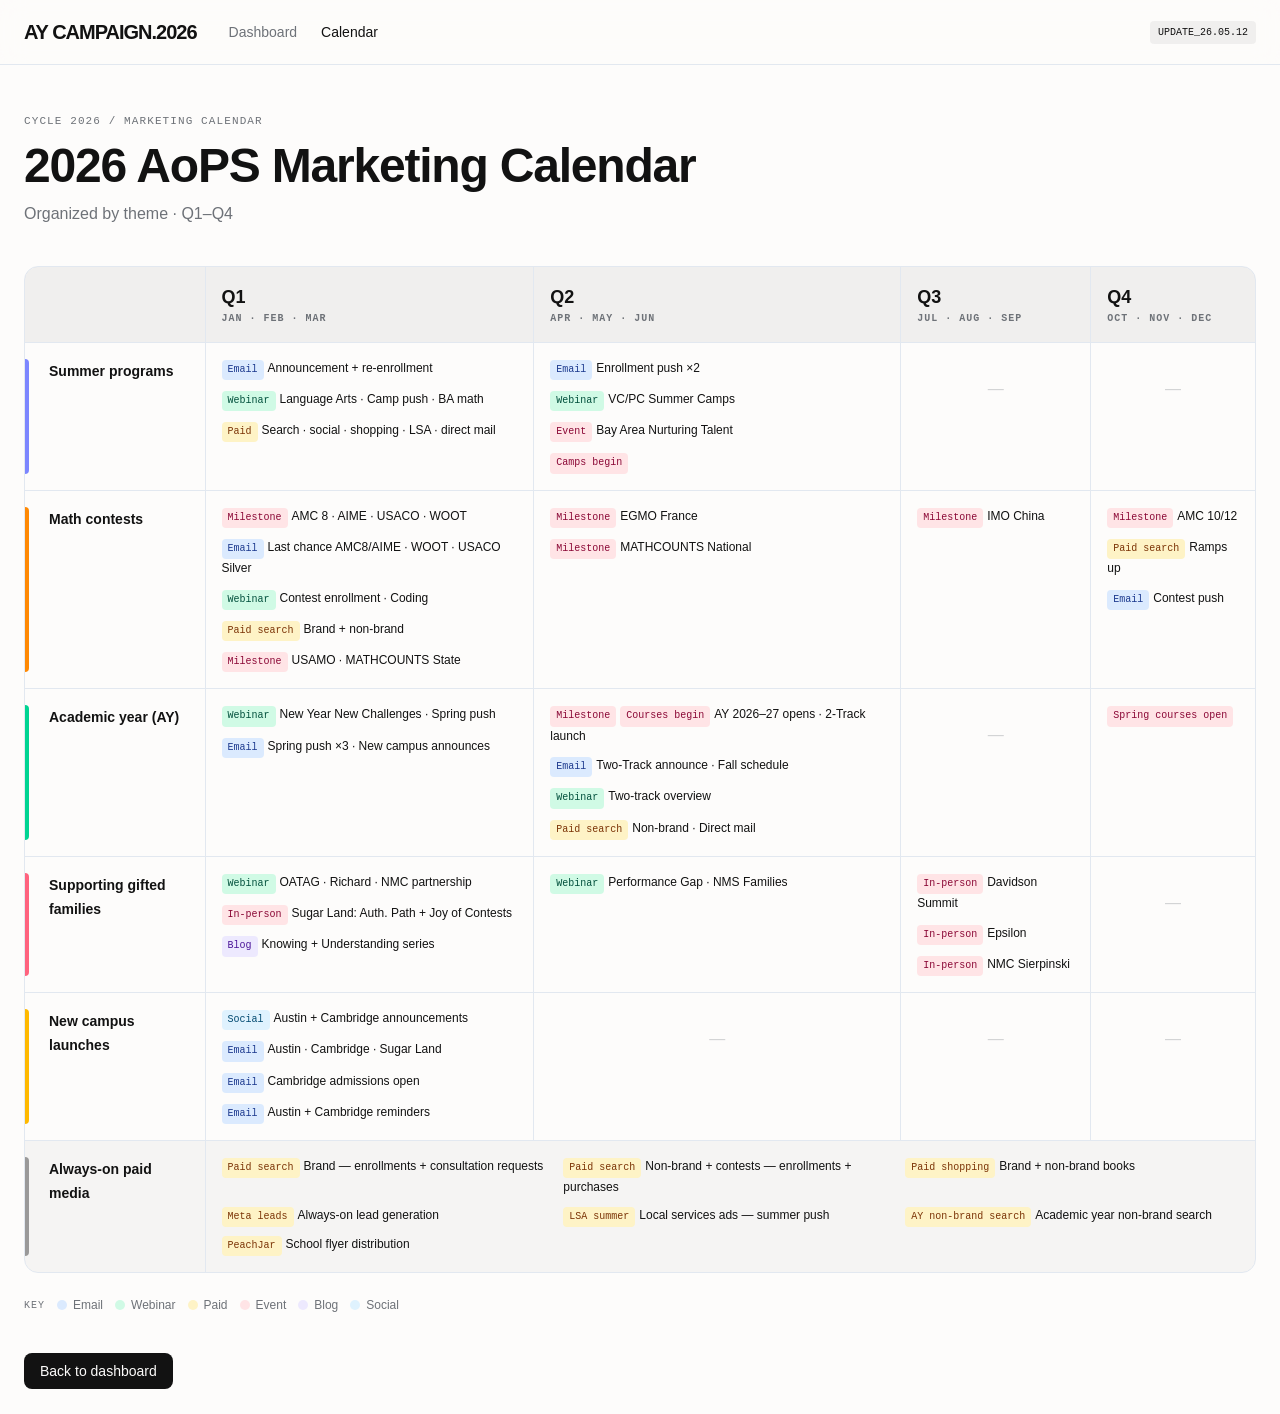
==== commit a65a4e43: "Remove Lovable badge and scripts Removed Lovable badge and associated scripts from calendar.html." ====
--- a/calendar.html
+++ b/calendar.html
@@ -174,60 +174,6 @@
                 transform: translateX(0px) !important;
             }
         </style></head><body><!--$--><main class="min-h-screen bg-background text-foreground font-display"><nav class="sticky top-0 z-50 border-b border-border bg-background/80 backdrop-blur-md"><div class="mx-auto flex h-16 max-w-[1400px] items-center justify-between px-6"><div class="flex items-center gap-8"><a href="./" class="text-xl font-extrabold tracking-tighter">AY CAMPAIGN.2026</a><div class="hidden gap-6 text-sm font-medium text-muted-foreground md:flex"><a href="./" class="transition-colors hover:text-foreground">Dashboard</a><a class="text-foreground text-foreground" href="./calendar" data-status="active" aria-current="page">Calendar</a></div></div><div class="rounded bg-foreground/5 px-2 py-1 font-mono text-[10px]">UPDATE_26.05.12</div></div></nav><section class="mx-auto max-w-[1400px] px-6 py-12"><header class="animate-entrance mb-10"><p class="mb-3 font-mono text-[11px] uppercase tracking-widest text-muted-foreground">Cycle 2026 / Marketing Calendar</p><h1 class="text-4xl font-extrabold tracking-tight md:text-5xl">2026 AoPS Marketing Calendar</h1><p class="mt-3 text-muted-foreground">Organized by theme · Q1–Q4</p></header><div class="animate-entrance overflow-hidden rounded-xl border border-border [animation-delay:100ms]"><div class="overflow-x-auto"><table class="w-full min-w-[1100px] border-collapse"><thead><tr class="border-b border-border bg-foreground/5"><th class="w-[180px] p-4 text-left"></th><th class="border-l border-border p-4 text-left align-bottom"><div class="text-lg font-bold">Q1</div><div class="font-mono text-[10px] uppercase tracking-widest text-muted-foreground">Jan · Feb · Mar</div></th><th class="border-l border-border p-4 text-left align-bottom"><div class="text-lg font-bold">Q2</div><div class="font-mono text-[10px] uppercase tracking-widest text-muted-foreground">Apr · May · Jun</div></th><th class="border-l border-border p-4 text-left align-bottom"><div class="text-lg font-bold">Q3</div><div class="font-mono text-[10px] uppercase tracking-widest text-muted-foreground">Jul · Aug · Sep</div></th><th class="border-l border-border p-4 text-left align-bottom"><div class="text-lg font-bold">Q4</div><div class="font-mono text-[10px] uppercase tracking-widest text-muted-foreground">Oct · Nov · Dec</div></th></tr></thead><tbody><tr class="border-b border-border align-top last:border-b-0"><th class="relative p-4 pl-6 text-left align-top"><span class="absolute left-0 top-4 bottom-4 w-1 rounded-r bg-indigo-400"></span><span class="text-sm font-bold">Summer programs</span></th><td class="border-l border-border p-4"><div class="space-y-2.5"><div class="text-xs leading-relaxed"><span class="mr-1 inline-block rounded px-1.5 py-0.5 font-mono text-[10px] font-medium bg-blue-100 text-blue-900 dark:bg-blue-950 dark:text-blue-200">Email</span><span>Announcement + re-enrollment</span></div><div class="text-xs leading-relaxed"><span class="mr-1 inline-block rounded px-1.5 py-0.5 font-mono text-[10px] font-medium bg-emerald-100 text-emerald-900 dark:bg-emerald-950 dark:text-emerald-200">Webinar</span><span>Language Arts · Camp push · BA math</span></div><div class="text-xs leading-relaxed"><span class="mr-1 inline-block rounded px-1.5 py-0.5 font-mono text-[10px] font-medium bg-amber-100 text-amber-900 dark:bg-amber-950 dark:text-amber-200">Paid</span><span>Search · social · shopping · LSA · direct mail</span></div></div></td><td class="border-l border-border p-4"><div class="space-y-2.5"><div class="text-xs leading-relaxed"><span class="mr-1 inline-block rounded px-1.5 py-0.5 font-mono text-[10px] font-medium bg-blue-100 text-blue-900 dark:bg-blue-950 dark:text-blue-200">Email</span><span>Enrollment push ×2</span></div><div class="text-xs leading-relaxed"><span class="mr-1 inline-block rounded px-1.5 py-0.5 font-mono text-[10px] font-medium bg-emerald-100 text-emerald-900 dark:bg-emerald-950 dark:text-emerald-200">Webinar</span><span>VC/PC Summer Camps</span></div><div class="text-xs leading-relaxed"><span class="mr-1 inline-block rounded px-1.5 py-0.5 font-mono text-[10px] font-medium bg-rose-100 text-rose-900 dark:bg-rose-950 dark:text-rose-200">Event</span><span>Bay Area Nurturing Talent</span></div><div class="text-xs leading-relaxed"><span class="mr-1 inline-block rounded px-1.5 py-0.5 font-mono text-[10px] font-medium bg-rose-100 text-rose-900 dark:bg-rose-950 dark:text-rose-200">Camps begin</span><span></span></div></div></td><td class="border-l border-border p-4"><div class="flex h-full min-h-[60px] items-center justify-center text-muted-foreground/30">—</div></td><td class="border-l border-border p-4"><div class="flex h-full min-h-[60px] items-center justify-center text-muted-foreground/30">—</div></td></tr><tr class="border-b border-border align-top last:border-b-0"><th class="relative p-4 pl-6 text-left align-top"><span class="absolute left-0 top-4 bottom-4 w-1 rounded-r bg-orange-400"></span><span class="text-sm font-bold">Math contests</span></th><td class="border-l border-border p-4"><div class="space-y-2.5"><div class="text-xs leading-relaxed"><span class="mr-1 inline-block rounded px-1.5 py-0.5 font-mono text-[10px] font-medium bg-rose-100 text-rose-900 dark:bg-rose-950 dark:text-rose-200">Milestone</span><span>AMC 8 · AIME · USACO · WOOT</span></div><div class="text-xs leading-relaxed"><span class="mr-1 inline-block rounded px-1.5 py-0.5 font-mono text-[10px] font-medium bg-blue-100 text-blue-900 dark:bg-blue-950 dark:text-blue-200">Email</span><span>Last chance AMC8/AIME · WOOT · USACO Silver</span></div><div class="text-xs leading-relaxed"><span class="mr-1 inline-block rounded px-1.5 py-0.5 font-mono text-[10px] font-medium bg-emerald-100 text-emerald-900 dark:bg-emerald-950 dark:text-emerald-200">Webinar</span><span>Contest enrollment · Coding</span></div><div class="text-xs leading-relaxed"><span class="mr-1 inline-block rounded px-1.5 py-0.5 font-mono text-[10px] font-medium bg-amber-100 text-amber-900 dark:bg-amber-950 dark:text-amber-200">Paid search</span><span>Brand + non-brand</span></div><div class="text-xs leading-relaxed"><span class="mr-1 inline-block rounded px-1.5 py-0.5 font-mono text-[10px] font-medium bg-rose-100 text-rose-900 dark:bg-rose-950 dark:text-rose-200">Milestone</span><span>USAMO · MATHCOUNTS State</span></div></div></td><td class="border-l border-border p-4"><div class="space-y-2.5"><div class="text-xs leading-relaxed"><span class="mr-1 inline-block rounded px-1.5 py-0.5 font-mono text-[10px] font-medium bg-rose-100 text-rose-900 dark:bg-rose-950 dark:text-rose-200">Milestone</span><span>EGMO France</span></div><div class="text-xs leading-relaxed"><span class="mr-1 inline-block rounded px-1.5 py-0.5 font-mono text-[10px] font-medium bg-rose-100 text-rose-900 dark:bg-rose-950 dark:text-rose-200">Milestone</span><span>MATHCOUNTS National</span></div></div></td><td class="border-l border-border p-4"><div class="space-y-2.5"><div class="text-xs leading-relaxed"><span class="mr-1 inline-block rounded px-1.5 py-0.5 font-mono text-[10px] font-medium bg-rose-100 text-rose-900 dark:bg-rose-950 dark:text-rose-200">Milestone</span><span>IMO China</span></div></div></td><td class="border-l border-border p-4"><div class="space-y-2.5"><div class="text-xs leading-relaxed"><span class="mr-1 inline-block rounded px-1.5 py-0.5 font-mono text-[10px] font-medium bg-rose-100 text-rose-900 dark:bg-rose-950 dark:text-rose-200">Milestone</span><span>AMC 10/12</span></div><div class="text-xs leading-relaxed"><span class="mr-1 inline-block rounded px-1.5 py-0.5 font-mono text-[10px] font-medium bg-amber-100 text-amber-900 dark:bg-amber-950 dark:text-amber-200">Paid search</span><span>Ramps up</span></div><div class="text-xs leading-relaxed"><span class="mr-1 inline-block rounded px-1.5 py-0.5 font-mono text-[10px] font-medium bg-blue-100 text-blue-900 dark:bg-blue-950 dark:text-blue-200">Email</span><span>Contest push</span></div></div></td></tr><tr class="border-b border-border align-top last:border-b-0"><th class="relative p-4 pl-6 text-left align-top"><span class="absolute left-0 top-4 bottom-4 w-1 rounded-r bg-emerald-400"></span><span class="text-sm font-bold">Academic year (AY)</span></th><td class="border-l border-border p-4"><div class="space-y-2.5"><div class="text-xs leading-relaxed"><span class="mr-1 inline-block rounded px-1.5 py-0.5 font-mono text-[10px] font-medium bg-emerald-100 text-emerald-900 dark:bg-emerald-950 dark:text-emerald-200">Webinar</span><span>New Year New Challenges · Spring push</span></div><div class="text-xs leading-relaxed"><span class="mr-1 inline-block rounded px-1.5 py-0.5 font-mono text-[10px] font-medium bg-blue-100 text-blue-900 dark:bg-blue-950 dark:text-blue-200">Email</span><span>Spring push ×3 · New campus announces</span></div></div></td><td class="border-l border-border p-4"><div class="space-y-2.5"><div class="text-xs leading-relaxed"><span class="mr-1 inline-block rounded px-1.5 py-0.5 font-mono text-[10px] font-medium bg-rose-100 text-rose-900 dark:bg-rose-950 dark:text-rose-200">Milestone</span><span class="mr-1 inline-block rounded px-1.5 py-0.5 font-mono text-[10px] font-medium bg-rose-100 text-rose-900 dark:bg-rose-950 dark:text-rose-200">Courses begin</span><span>AY 2026–27 opens · 2-Track launch</span></div><div class="text-xs leading-relaxed"><span class="mr-1 inline-block rounded px-1.5 py-0.5 font-mono text-[10px] font-medium bg-blue-100 text-blue-900 dark:bg-blue-950 dark:text-blue-200">Email</span><span>Two-Track announce · Fall schedule</span></div><div class="text-xs leading-relaxed"><span class="mr-1 inline-block rounded px-1.5 py-0.5 font-mono text-[10px] font-medium bg-emerald-100 text-emerald-900 dark:bg-emerald-950 dark:text-emerald-200">Webinar</span><span>Two-track overview</span></div><div class="text-xs leading-relaxed"><span class="mr-1 inline-block rounded px-1.5 py-0.5 font-mono text-[10px] font-medium bg-amber-100 text-amber-900 dark:bg-amber-950 dark:text-amber-200">Paid search</span><span>Non-brand · Direct mail</span></div></div></td><td class="border-l border-border p-4"><div class="flex h-full min-h-[60px] items-center justify-center text-muted-foreground/30">—</div></td><td class="border-l border-border p-4"><div class="space-y-2.5"><div class="text-xs leading-relaxed"><span class="mr-1 inline-block rounded px-1.5 py-0.5 font-mono text-[10px] font-medium bg-rose-100 text-rose-900 dark:bg-rose-950 dark:text-rose-200">Spring courses open</span><span></span></div></div></td></tr><tr class="border-b border-border align-top last:border-b-0"><th class="relative p-4 pl-6 text-left align-top"><span class="absolute left-0 top-4 bottom-4 w-1 rounded-r bg-rose-400"></span><span class="text-sm font-bold">Supporting gifted families</span></th><td class="border-l border-border p-4"><div class="space-y-2.5"><div class="text-xs leading-relaxed"><span class="mr-1 inline-block rounded px-1.5 py-0.5 font-mono text-[10px] font-medium bg-emerald-100 text-emerald-900 dark:bg-emerald-950 dark:text-emerald-200">Webinar</span><span>OATAG · Richard · NMC partnership</span></div><div class="text-xs leading-relaxed"><span class="mr-1 inline-block rounded px-1.5 py-0.5 font-mono text-[10px] font-medium bg-rose-100 text-rose-900 dark:bg-rose-950 dark:text-rose-200">In-person</span><span>Sugar Land: Auth. Path + Joy of Contests</span></div><div class="text-xs leading-relaxed"><span class="mr-1 inline-block rounded px-1.5 py-0.5 font-mono text-[10px] font-medium bg-violet-100 text-violet-900 dark:bg-violet-950 dark:text-violet-200">Blog</span><span>Knowing + Understanding series</span></div></div></td><td class="border-l border-border p-4"><div class="space-y-2.5"><div class="text-xs leading-relaxed"><span class="mr-1 inline-block rounded px-1.5 py-0.5 font-mono text-[10px] font-medium bg-emerald-100 text-emerald-900 dark:bg-emerald-950 dark:text-emerald-200">Webinar</span><span>Performance Gap · NMS Families</span></div></div></td><td class="border-l border-border p-4"><div class="space-y-2.5"><div class="text-xs leading-relaxed"><span class="mr-1 inline-block rounded px-1.5 py-0.5 font-mono text-[10px] font-medium bg-rose-100 text-rose-900 dark:bg-rose-950 dark:text-rose-200">In-person</span><span>Davidson Summit</span></div><div class="text-xs leading-relaxed"><span class="mr-1 inline-block rounded px-1.5 py-0.5 font-mono text-[10px] font-medium bg-rose-100 text-rose-900 dark:bg-rose-950 dark:text-rose-200">In-person</span><span>Epsilon</span></div><div class="text-xs leading-relaxed"><span class="mr-1 inline-block rounded px-1.5 py-0.5 font-mono text-[10px] font-medium bg-rose-100 text-rose-900 dark:bg-rose-950 dark:text-rose-200">In-person</span><span>NMC Sierpinski</span></div></div></td><td class="border-l border-border p-4"><div class="flex h-full min-h-[60px] items-center justify-center text-muted-foreground/30">—</div></td></tr><tr class="border-b border-border align-top last:border-b-0"><th class="relative p-4 pl-6 text-left align-top"><span class="absolute left-0 top-4 bottom-4 w-1 rounded-r bg-amber-400"></span><span class="text-sm font-bold">New campus launches</span></th><td class="border-l border-border p-4"><div class="space-y-2.5"><div class="text-xs leading-relaxed"><span class="mr-1 inline-block rounded px-1.5 py-0.5 font-mono text-[10px] font-medium bg-sky-100 text-sky-900 dark:bg-sky-950 dark:text-sky-200">Social</span><span>Austin + Cambridge announcements</span></div><div class="text-xs leading-relaxed"><span class="mr-1 inline-block rounded px-1.5 py-0.5 font-mono text-[10px] font-medium bg-blue-100 text-blue-900 dark:bg-blue-950 dark:text-blue-200">Email</span><span>Austin · Cambridge · Sugar Land</span></div><div class="text-xs leading-relaxed"><span class="mr-1 inline-block rounded px-1.5 py-0.5 font-mono text-[10px] font-medium bg-blue-100 text-blue-900 dark:bg-blue-950 dark:text-blue-200">Email</span><span>Cambridge admissions open</span></div><div class="text-xs leading-relaxed"><span class="mr-1 inline-block rounded px-1.5 py-0.5 font-mono text-[10px] font-medium bg-blue-100 text-blue-900 dark:bg-blue-950 dark:text-blue-200">Email</span><span>Austin + Cambridge reminders</span></div></div></td><td class="border-l border-border p-4"><div class="flex h-full min-h-[60px] items-center justify-center text-muted-foreground/30">—</div></td><td class="border-l border-border p-4"><div class="flex h-full min-h-[60px] items-center justify-center text-muted-foreground/30">—</div></td><td class="border-l border-border p-4"><div class="flex h-full min-h-[60px] items-center justify-center text-muted-foreground/30">—</div></td></tr><tr class="bg-foreground/[0.03] align-top"><th class="relative p-4 pl-6 text-left align-top"><span class="absolute left-0 top-4 bottom-4 w-1 rounded-r bg-foreground/40"></span><span class="text-sm font-bold">Always-on paid media</span></th><td colspan="4" class="border-l border-border p-4"><div class="grid grid-cols-1 gap-2 md:grid-cols-2 lg:grid-cols-3"><div class="text-xs leading-relaxed"><span class="mr-1 inline-block rounded px-1.5 py-0.5 font-mono text-[10px] font-medium bg-amber-100 text-amber-900 dark:bg-amber-950 dark:text-amber-200">Paid search</span><span>Brand — enrollments + consultation requests</span></div><div class="text-xs leading-relaxed"><span class="mr-1 inline-block rounded px-1.5 py-0.5 font-mono text-[10px] font-medium bg-amber-100 text-amber-900 dark:bg-amber-950 dark:text-amber-200">Paid search</span><span>Non-brand + contests — enrollments + purchases</span></div><div class="text-xs leading-relaxed"><span class="mr-1 inline-block rounded px-1.5 py-0.5 font-mono text-[10px] font-medium bg-amber-100 text-amber-900 dark:bg-amber-950 dark:text-amber-200">Paid shopping</span><span>Brand + non-brand books</span></div><div class="text-xs leading-relaxed"><span class="mr-1 inline-block rounded px-1.5 py-0.5 font-mono text-[10px] font-medium bg-amber-100 text-amber-900 dark:bg-amber-950 dark:text-amber-200">Meta leads</span><span>Always-on lead generation</span></div><div class="text-xs leading-relaxed"><span class="mr-1 inline-block rounded px-1.5 py-0.5 font-mono text-[10px] font-medium bg-amber-100 text-amber-900 dark:bg-amber-950 dark:text-amber-200">LSA summer</span><span>Local services ads — summer push</span></div><div class="text-xs leading-relaxed"><span class="mr-1 inline-block rounded px-1.5 py-0.5 font-mono text-[10px] font-medium bg-amber-100 text-amber-900 dark:bg-amber-950 dark:text-amber-200">AY non-brand search</span><span>Academic year non-brand search</span></div><div class="text-xs leading-relaxed"><span class="mr-1 inline-block rounded px-1.5 py-0.5 font-mono text-[10px] font-medium bg-amber-100 text-amber-900 dark:bg-amber-950 dark:text-amber-200">PeachJar</span><span>School flyer distribution</span></div></div></td></tr></tbody></table></div></div><div class="mt-6 flex flex-wrap items-center gap-3 text-xs text-muted-foreground"><span class="font-mono text-[10px] uppercase tracking-widest">Key</span><span class="flex items-center gap-1.5"><span class="size-2.5 rounded-sm bg-blue-100"></span>Email</span><span class="flex items-center gap-1.5"><span class="size-2.5 rounded-sm bg-emerald-100"></span>Webinar</span><span class="flex items-center gap-1.5"><span class="size-2.5 rounded-sm bg-amber-100"></span>Paid</span><span class="flex items-center gap-1.5"><span class="size-2.5 rounded-sm bg-rose-100"></span>Event</span><span class="flex items-center gap-1.5"><span class="size-2.5 rounded-sm bg-violet-100"></span>Blog</span><span class="flex items-center gap-1.5"><span class="size-2.5 rounded-sm bg-sky-100"></span>Social</span></div><div class="mt-10 flex gap-3"><a href="./" class="rounded-md bg-foreground px-4 py-2 text-sm font-medium text-background transition-all hover:opacity-90">Back to dashboard</a></div></section></main><!--/$--><script src="./lovable.js" type="module"></script>
-<aside id="lovable-badge" role="complementary" dir="ltr" lang="en" aria-label="Edit with Lovable">
-	<a id="lovable-badge-cta" target="_blank" href="https://lovable.dev/projects/fb2c8c8b-38e6-4d74-97dd-ea251c42cca8?utm_source=lovable-badge" rel="noopener nofollow" aria-label="Edit with Lovable">
-		<span id="lovable-badge-text">Edit with</span>
-		<svg xmlns="http://www.w3.org/2000/svg" width="52" height="16" fill="none" viewBox="0 0 52 16">
-  <path fill="#FCFBF8" fill-rule="evenodd" d="M20.318 5.25c.643 0 1.206.14 1.69.418a2.81 2.81 0 0 1 1.118 1.191c.266.513.4 1.115.4 1.807s-.134 1.296-.4 1.812a2.81 2.81 0 0 1-1.118 1.193c-.484.278-1.047.418-1.69.418s-1.208-.14-1.695-.418a2.85 2.85 0 0 1-1.125-1.193c-.262-.516-.393-1.12-.393-1.812s.131-1.294.393-1.807a2.848 2.848 0 0 1 1.125-1.191c.487-.279 1.052-.418 1.695-.418Zm0 1.425c-.27 0-.504.076-.7.228-.193.147-.34.37-.443.67-.102.295-.153.66-.153 1.093 0 .435.05.801.153 1.1.102.3.25.524.443.676.196.147.43.22.7.22.27 0 .502-.073.694-.22.193-.152.341-.375.443-.67.103-.299.153-.667.153-1.106 0-.65-.112-1.145-.337-1.481a1.08 1.08 0 0 0-.953-.51ZM32.7 5.25c.61 0 1.127.1 1.549.3.422.197.74.48.953.849.217.368.325.809.325 1.32v2.704c0 .29.02.562.062.812.044.245.108.4.19.466V12h-1.935a5.895 5.895 0 0 1-.105-.684 7.745 7.745 0 0 1-.02-.228 2.293 2.293 0 0 1-.151.203c-.205.242-.47.437-.793.584-.32.143-.685.215-1.094.215-.406 0-.77-.08-1.094-.24a1.845 1.845 0 0 1-.756-.682 1.984 1.984 0 0 1-.27-1.045c0-.606.178-1.069.535-1.388.356-.324.87-.534 1.542-.633l1.125-.16c.225-.032.403-.074.534-.123a.622.622 0 0 0 .288-.196.549.549 0 0 0 .093-.327.65.65 0 0 0-.11-.367.702.702 0 0 0-.32-.27c-.14-.07-.31-.105-.51-.105-.32 0-.576.083-.768.251-.193.164-.298.39-.314.676h-1.923c.016-.434.147-.82.393-1.155.25-.34.596-.604 1.039-.792.442-.189.954-.283 1.535-.283Zm.99 3.498a.98.98 0 0 1-.215.14 2.49 2.49 0 0 1-.584.178l-.473.092c-.315.061-.553.156-.713.283-.155.127-.233.305-.233.534 0 .23.084.412.252.547.168.135.383.203.645.203s.494-.058.694-.173c.201-.118.355-.282.461-.49.11-.21.166-.448.166-.714v-.6Zm4.526-2.375c.065-.125.138-.243.221-.349.197-.25.437-.44.719-.571.282-.135.6-.203.952-.203.528 0 .988.138 1.377.412.389.275.688.67.896 1.186.21.512.314 1.12.314 1.824 0 .7-.107 1.309-.32 1.825-.213.512-.518.906-.915 1.18-.393.275-.854.412-1.383.412-.352 0-.667-.062-.946-.184a1.832 1.832 0 0 1-.7-.554 2.2 2.2 0 0 1-.234-.383V12h-1.843V3h1.862v3.373Zm1.284.296c-.274 0-.51.085-.707.253-.192.163-.338.397-.436.7a3.376 3.376 0 0 0-.148 1.05c0 .406.05.759.148 1.058.098.299.243.53.436.694.197.164.433.246.707.246.279 0 .512-.082.7-.246.193-.164.336-.395.43-.694.099-.3.148-.652.148-1.058 0-.405-.05-.757-.147-1.056-.095-.299-.238-.53-.43-.694a1.015 1.015 0 0 0-.7-.253Zm9.416-1.419c.602 0 1.136.131 1.604.393.466.262.829.643 1.086 1.143.263.5.394 1.097.394 1.794 0 .25-.002.449-.006.596H47.51c.018.288.071.538.164.75a1.3 1.3 0 0 0 .491.596c.214.13.465.196.757.196.319 0 .583-.082.792-.246.209-.167.34-.403.393-.706h1.862a2.48 2.48 0 0 1-.485 1.235 2.54 2.54 0 0 1-1.051.805c-.439.188-.949.283-1.53.283-.655 0-1.225-.125-1.708-.375a2.672 2.672 0 0 1-1.13-1.143c-.267-.508-.4-1.137-.4-1.887 0-.712.14-1.327.418-1.843a2.86 2.86 0 0 1 1.155-1.186c.491-.27 1.051-.405 1.678-.405Zm-.044 1.345c-.274 0-.516.068-.725.203a1.29 1.29 0 0 0-.479.59 2.045 2.045 0 0 0-.132.498h2.562a1.873 1.873 0 0 0-.138-.602 1.061 1.061 0 0 0-.418-.516 1.243 1.243 0 0 0-.67-.173Z" clip-rule="evenodd"></path>
-  <path fill="#FCFBF8" d="m26.605 9.995 1.342-4.566h1.924L27.628 12h-2.07l-2.33-6.57h1.98l1.397 4.565Zm-13.013.143h2.256c1.632 0 1.421 1.837 1.418 1.861h-5.603V3h1.93v7.138Zm31.516 1.861h-1.862V3h1.862v8.999Z"></path>
-  <path fill="url(#a)" fill-rule="evenodd" d="M2.7 3c1.492 0 2.7 1.192 2.7 2.663v1.012h.9c1.49 0 2.7 1.192 2.7 2.662S7.791 12 6.3 12H0V5.663C0 4.193 1.209 3 2.7 3Z" clip-rule="evenodd"></path>
-  <defs>
-    <radialgradient id="a" cx="0" cy="0" r="1" gradientTransform="matrix(-1.54236 7.07838 -10.231 -2.15602 4.627 5.022)" gradientUnits="userSpaceOnUse">
-      <stop offset=".106" stop-color="#FE7B02"></stop>
-      <stop offset=".394" stop-color="#FE3F21"></stop>
-      <stop offset=".608" stop-color="#F858BC"></stop>
-      <stop offset=".929" stop-color="#575ECF"></stop>
-    </radialgradient>
-  </defs>
-</svg>
 
 
-	</a>
-	
-	<span id="lovable-badge-divider" aria-hidden="true"></span>
-	
-	<button id="lovable-badge-close" aria-label="Dismiss" title="Dismiss" type="button">
-		<svg xmlns="http://www.w3.org/2000/svg" width="16" height="16" fill="none" viewBox="0 0 16 16" aria-hidden="true">
-			<path d="M10.646 4.646a.5.5 0 1 1 .707.708L8.707 8l2.646 2.646a.5.5 0 1 1-.707.707L8 8.707l-2.646 2.646a.5.5 0 1 1-.708-.707L7.293 8 4.646 5.354a.5.5 0 1 1 .708-.708L8 7.293l2.646-2.647Z"></path>
-		</svg>
-	</button>
-</aside>
-<script>
-	// Don't show the lovable-badge if the page is in an iframe or if it's being rendered by puppeteer (screenshot service)
-	if (window.self !== window.top || navigator.userAgent.includes('puppeteer')) {
-		// the page is in an iframe
-		var badge = document.getElementById('lovable-badge');
-		if (badge) {
-			badge.style.display = 'none';
-		}
-	}
-
-	// Add click event listener to close button with animation
-	var closeButton = document.getElementById('lovable-badge-close');
-	if (closeButton) {
-		closeButton.addEventListener('click', function(event) {
-			event.preventDefault();
-			event.stopPropagation();
-			var badge = document.getElementById('lovable-badge');
-			if (badge) {
-				badge.classList.add('closing');
-				setTimeout(function() {
-					if (badge) {
-						badge.style.display = 'none';
-					}
-				}, 240);
-			}
-		});
-	}
-</script>
 </body></html>
